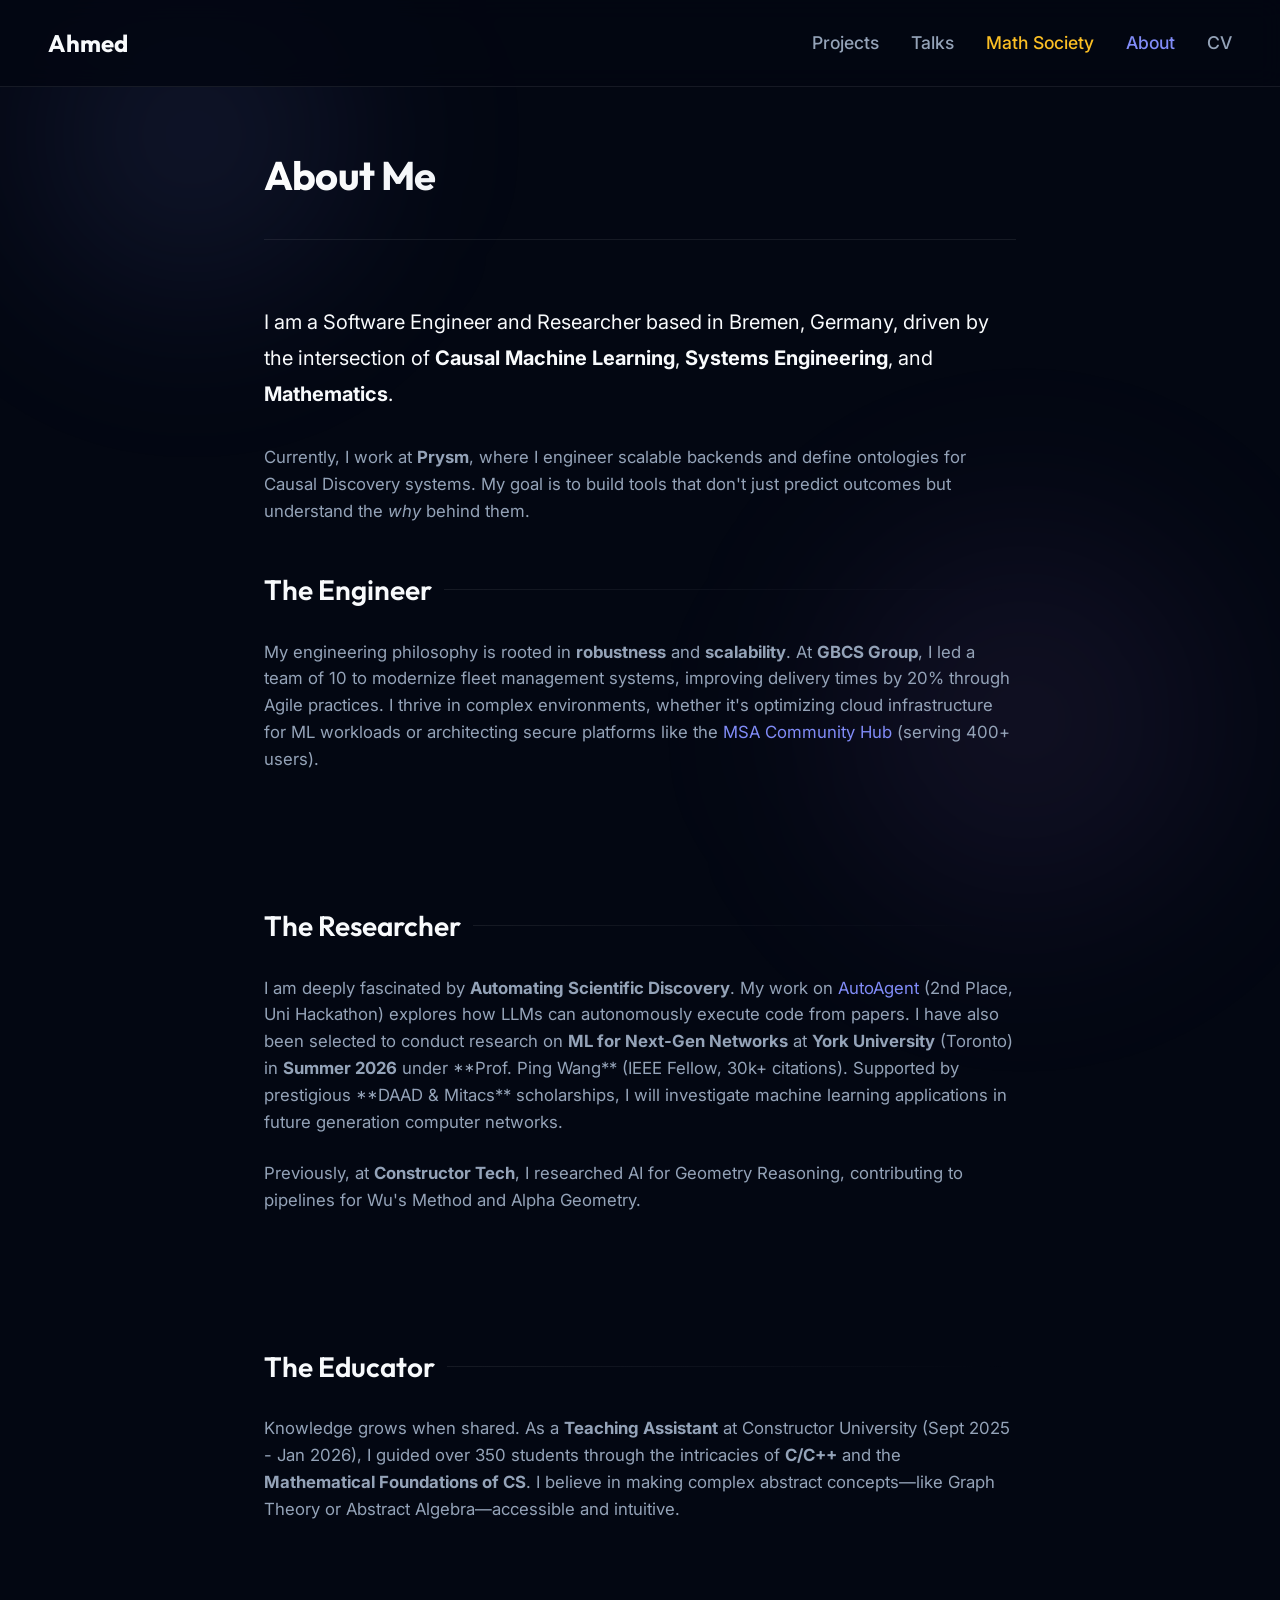
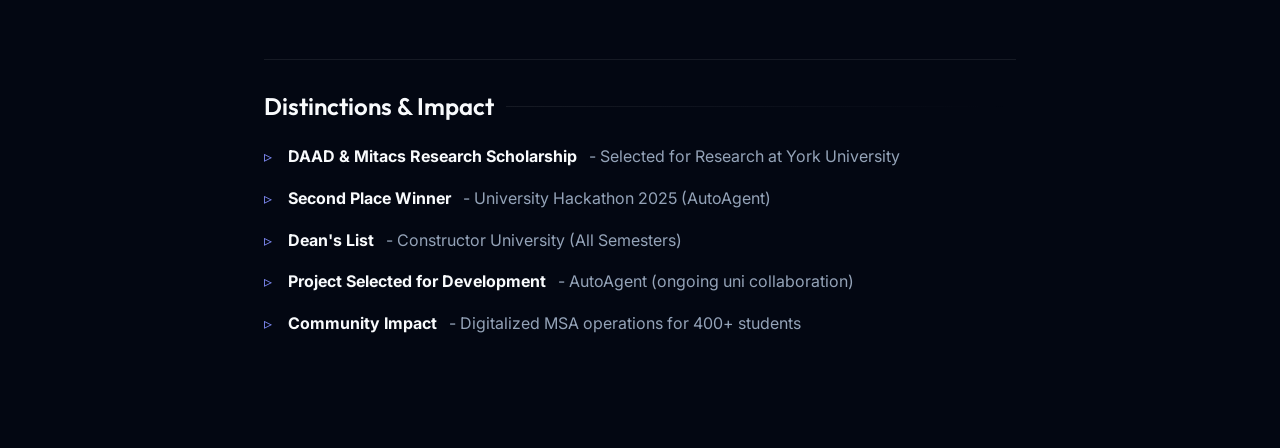
==== about.html @ 6223d794 "smth crazy" ====
<!DOCTYPE html>
<html lang="en">

<head>
    <meta charset="UTF-8" />
    <meta name="viewport" content="width=device-width, initial-scale=1.0" />
    <title>About | Ahmed</title>
    <link rel="stylesheet" href="assets/style.css" />
</head>

<body>
    <nav class="glass-nav">
        <a href="index.html" class="nav-logo">Ahmed</a>
        <div class="nav-links">
            <a href="projects.html">Projects</a>
            <a href="talks.html">Talks</a>
            <a href="mathsoc.html" class="nav-link-gold">Math Society</a>
            <a href="about.html" class="active">About</a>
            <a href="cv.html">CV</a>
        </div>
    </nav>

    <main>
        <header class="page-header">
            <h1>About Me</h1>
        </header>

        <div class="about-content">

            <section class="hero-text-section" style="margin-bottom: 3rem;">
                <p style="font-size: 1.25rem; color: var(--text-primary); margin-bottom: 2rem; line-height: 1.8;">
                    I am a Software Engineer and Researcher based in Bremen, Germany, driven by the intersection of
                    <strong>Causal Machine Learning</strong>, <strong>Systems Engineering</strong>, and
                    <strong>Mathematics</strong>.
                </p>
                <p>
                    Currently, I work at <strong>Prysm</strong>, where I engineer scalable backends and define
                    ontologies for Causal Discovery systems.
                    My goal is to build tools that don't just predict outcomes but understand the <em>why</em> behind
                    them.
                </p>
            </section>

            <div style="display: grid; grid-template-columns: 1fr; gap: 4rem;">

                <section>
                    <h2>The Engineer</h2>
                    <p>
                        My engineering philosophy is rooted in <strong>robustness</strong> and
                        <strong>scalability</strong>.
                        At <strong>GBCS Group</strong>, I led a team of 10 to modernize fleet management systems,
                        improving delivery times by 20% through Agile practices.
                        I thrive in complex environments, whether it's optimizing cloud infrastructure for ML workloads
                        or architecting secure platforms like the
                        <a href="projects/msa-platform.html" style="color: var(--accent-primary);">MSA Community Hub</a>
                        (serving 400+ users).
                    </p>
                </section>

                <section>
                    <h2>The Researcher</h2>
                    <p>
                        I am deeply fascinated by <strong>Automating Scientific Discovery</strong>.
                        My work on <a href="projects/auto-agent.html"
                            style="color: var(--accent-primary);">AutoAgent</a> (2nd Place, Uni Hackathon) explores how
                        LLMs can autonomously execute code from papers.
                        I have also been selected to conduct research on <strong>ML for Next-Gen Networks</strong> at
                        <strong>York University</strong> (Toronto) in <strong>Summer 2026</strong> under **Prof. Ping
                        Wang** (IEEE Fellow, 30k+ citations).
                        Supported by prestigious **DAAD & Mitacs** scholarships, I will investigate machine learning
                        applications in future generation computer networks.
                    </p>
                    <p style="margin-top: 1rem;">
                        Previously, at <strong>Constructor Tech</strong>, I researched AI for Geometry Reasoning,
                        contributing to pipelines for Wu's Method and Alpha Geometry.
                    </p>
                </section>

                <section>
                    <h2>The Educator</h2>
                    <p>
                        Knowledge grows when shared. As a <strong>Teaching Assistant</strong> at Constructor University
                        (Sept 2025 - Jan 2026),
                        I guided over 350 students through the intricacies of <strong>C/C++</strong> and the
                        <strong>Mathematical Foundations of CS</strong>.
                        I believe in making complex abstract concepts—like Graph Theory or Abstract Algebra—accessible
                        and intuitive.
                    </p>
                </section>

            </div>

            <section style="margin-top: 4rem; padding-top: 2rem; border-top: 1px solid var(--glass-border);">
                <h2 style="font-size: 1.5rem; margin-bottom: 1.5rem;">Distinctions & Impact</h2>
                <ul class="honors-list">
                    <li><strong>DAAD & Mitacs Research Scholarship</strong> - Selected for Research at York University
                    </li>
                    <li><strong>Second Place Winner</strong> - University Hackathon 2025 (AutoAgent)</li>
                    <li><strong>Dean's List</strong> - Constructor University (All Semesters)</li>
                    <li><strong>Project Selected for Development</strong> - AutoAgent (ongoing uni collaboration)</li>
                    <li><strong>Community Impact</strong> - Digitalized MSA operations for 400+ students</li>
                </ul>
            </section>
        </div>
    </main>
</body>

</html>
---- assets/style.css ----
@import url('https://fonts.googleapis.com/css2?family=Inter:wght@300;400;500;600;700&display=swap');
@import url('https://fonts.googleapis.com/css2?family=Outfit:wght@300;400;500;600;700&display=swap');

:root {
  /* Premium Dark Palette */
  --bg-color: #030712;
  --surface-color: rgba(17, 24, 39, 0.7);
  --text-primary: #f8fafc;
  --text-secondary: #94a3b8;
  --accent-primary: #818cf8;
  /* Indigo 400 */
  --accent-secondary: #c084fc;
  /* Purple 400 */
  --accent-tertiary: #38bdf8;
  /* Sky 400 */
  --glass-border: rgba(255, 255, 255, 0.08);
  --glass-bg: rgba(255, 255, 255, 0.03);

  /* Spacing */
  --container-width: 800px;
  --header-height: 4rem;

  /* Animation */
  --transition-fast: 0.2s ease;
  --transition-medium: 0.3s cubic-bezier(0.4, 0, 0.2, 1);
}

html {
  scroll-behavior: smooth;
}

* {
  box-sizing: border-box;
  margin: 0;
  padding: 0;
}

body {
  font-family: 'Inter', system-ui, sans-serif;
  background-color: var(--bg-color);
  color: var(--text-primary);
  line-height: 1.6;
  overflow-x: hidden;
  position: relative;
}

/* Background Gradients */
body::before {
  content: '';
  position: fixed;
  top: -10%;
  left: -10%;
  width: 50%;
  height: 50%;
  background: radial-gradient(circle, rgba(129, 140, 248, 0.15) 0%, transparent 60%);
  filter: blur(80px);
  /* Soft glow */
  z-index: -1;
  pointer-events: none;
}

body::after {
  content: '';
  position: fixed;
  bottom: -10%;
  right: -10%;
  width: 60%;
  height: 60%;
  background: radial-gradient(circle, rgba(192, 132, 252, 0.1) 0%, transparent 60%);
  filter: blur(80px);
  z-index: -1;
  pointer-events: none;
}

main {
  width: 100%;
  max-width: var(--container-width);
  margin: 0 auto;
  padding: 4rem 1.5rem;
}

/* Typography */
h1,
h2,
h3,
h4 {
  font-family: 'Outfit', sans-serif;
  color: var(--text-primary);
  line-height: 1.2;
}

h1 {
  font-size: 3.5rem;
  font-weight: 700;
  letter-spacing: -0.02em;
  background: linear-gradient(135deg, #fff 0%, #cbd5e1 100%);
  background-clip: text;
  -webkit-background-clip: text;
  -webkit-text-fill-color: transparent;
  margin-bottom: 0.5rem;
}

h2 {
  font-size: 1.75rem;
  font-weight: 600;
  margin-bottom: 2rem;
  display: flex;
  align-items: center;
  gap: 0.75rem;
}

h2::after {
  content: '';
  flex: 1;
  height: 1px;
  background: linear-gradient(90deg, var(--glass-border), transparent);
}

p {
  color: var(--text-secondary);
  font-size: 1.05rem;
  margin-bottom: 1.5rem;
}

a {
  color: var(--text-primary);
  text-decoration: none;
  transition: var(--transition-fast);
}

/* Hero Section */
.hero {
  display: grid;
  grid-template-columns: 1fr auto;
  gap: 3rem;
  align-items: start;
  margin-bottom: 5rem;
  animation: fadeIn 0.8s ease-out;
}

.hero-content {
  display: flex;
  flex-direction: column;
}

.identity {
  font-size: 1.25rem;
  color: var(--accent-primary);
  font-weight: 500;
  margin-bottom: 0.25rem;
}

.roles {
  display: flex;
  flex-wrap: wrap;
  gap: 0.75rem;
  margin-bottom: 1.5rem;
  font-size: 0.9rem;
  color: var(--text-secondary);
}

.role-tag {
  display: inline-flex;
  align-items: center;
  padding: 0.25rem 0.75rem;
  background: var(--glass-bg);
  border: 1px solid var(--glass-border);
  border-radius: 999px;
  backdrop-filter: blur(4px);
}

.bio {
  margin-bottom: 2rem;
  max-width: 500px;
}

.hero-photo {
  width: 180px;
  height: 180px;
  border-radius: 24px;
  /* Soft square */
  background: linear-gradient(135deg, var(--surface-color), var(--glass-bg));
  border: 1px solid var(--glass-border);
  overflow: hidden;
  position: relative;
  box-shadow: 0 20px 40px -10px rgba(0, 0, 0, 0.3);
}

.hero-photo img {
  width: 100%;
  height: 100%;
  object-fit: cover;
}

.cta-group {
  display: flex;
  gap: 1rem;
  flex-wrap: wrap;
}

.btn {
  display: inline-flex;
  align-items: center;
  justify-content: center;
  padding: 0.6rem 1.4rem;
  border-radius: 12px;
  font-weight: 500;
  font-size: 0.95rem;
  transition: var(--transition-medium);
  cursor: pointer;
}

.btn-primary {
  background: var(--text-primary);
  color: var(--bg-color);
  box-shadow: 0 0 20px rgba(255, 255, 255, 0.1);
}

.btn-primary:hover {
  transform: translateY(-2px);
  box-shadow: 0 0 30px rgba(255, 255, 255, 0.2);
}

.btn-secondary {
  background: var(--glass-bg);
  border: 1px solid var(--glass-border);
  color: var(--text-primary);
}

.btn-secondary:hover {
  background: rgba(255, 255, 255, 0.08);
  /* slight brighten */
  border-color: rgba(255, 255, 255, 0.2);
  transform: translateY(-2px);
}

/* Featured Projects */
.projects-grid {
  display: grid;
  grid-template-columns: repeat(3, 1fr);
  gap: 1.5rem;
  margin-bottom: 5rem;
}

.project-card {
  background: linear-gradient(180deg, var(--glass-bg) 0%, rgba(0, 0, 0, 0) 100%);
  border: 1px solid var(--glass-border);
  border-radius: 16px;
  padding: 1.5rem;
  transition: var(--transition-medium);
  display: flex;
  flex-direction: column;
  height: 100%;
  backdrop-filter: blur(10px);
}

.project-card:hover {
  border-color: var(--accent-primary);
  transform: translateY(-5px);
  box-shadow: 0 10px 30px -10px rgba(129, 140, 248, 0.15);
}

.project-title {
  font-size: 1.1rem;
  font-weight: 600;
  margin-bottom: 0.5rem;
  color: var(--text-primary);
}

.project-desc {
  font-size: 0.9rem;
  color: var(--text-secondary);
  flex-grow: 1;
  margin-bottom: 1rem;
}

.project-meta {
  font-size: 0.75rem;
  text-transform: uppercase;
  letter-spacing: 0.05em;
  color: var(--accent-secondary);
  font-weight: 600;
  margin-bottom: 1rem;
}

.card-link {
  font-size: 0.9rem;
  font-weight: 500;
  color: var(--accent-primary);
  display: inline-flex;
  align-items: center;
  gap: 0.25rem;
}

.card-link:hover {
  text-decoration: underline;
  text-underline-offset: 4px;
}

/* Talks & Teaching */
.talks-list {
  display: flex;
  flex-direction: column;
  gap: 1rem;
  margin-bottom: 5rem;
}

.talk-item {
  display: flex;
  justify-content: space-between;
  align-items: center;
  padding: 1rem 1.5rem;
  background: rgba(255, 255, 255, 0.015);
  border: 1px solid var(--glass-border);
  border-radius: 12px;
  transition: var(--transition-fast);
}

.talk-item:hover {
  background: rgba(255, 255, 255, 0.03);
  border-color: var(--text-secondary);
}

.talk-content div:first-child {
  font-weight: 600;
  color: var(--text-primary);
}

.talk-content div:last-child {
  font-size: 0.85rem;
  color: var(--text-secondary);
  margin-top: 0.25rem;
}

.talk-link {
  color: var(--accent-tertiary);
  font-size: 0.9rem;
}

/* Quick Credibility */
.credibility {
  display: grid;
  grid-template-columns: repeat(3, 1fr);
  gap: 2rem;
  padding: 3rem 2rem;
  border-top: 1px solid var(--glass-border);
  border-bottom: 1px solid var(--glass-border);
  margin-bottom: 5rem;
  background: rgba(0, 0, 0, 0.2);
}

.cred-item {
  font-size: 0.95rem;
  color: var(--text-secondary);
  display: flex;
  flex-direction: column;
  align-items: center;
  text-align: center;
  gap: 0.25rem;
}

.cred-item strong {
  color: var(--text-primary);
  font-weight: 600;
  display: block;
  font-size: 1.1rem;
  color: var(--accent-primary);
  margin-bottom: 0.25rem;
}

/* Footer */
footer {
  display: flex;
  justify-content: center;
  gap: 2rem;
  padding: 2rem 0;
  color: var(--text-secondary);
  font-size: 0.9rem;
}

footer a {
  color: var(--text-secondary);
  transition: color 0.2s;
}

footer a:hover {
  color: var(--text-primary);
}

/* Responsive */
@media (max-width: 768px) {
  .hero {
    grid-template-columns: 1fr;
    text-align: center;
    justify-items: center;
  }

  .hero-content {
    align-items: center;
  }

  .projects-grid {
    grid-template-columns: 1fr;
  }
}

@keyframes fadeIn {
  from {
    opacity: 0;
    transform: translateY(10px);
  }

  to {
    opacity: 1;
    transform: translateY(0);
  }
}

/* Subpage Navigation */
.glass-nav {
  position: sticky;
  top: 0;
  z-index: 100;
  display: flex;
  align-items: center;
  justify-content: space-between;
  padding: 1.5rem 3rem;
  /* Increased padding */
  background: rgba(3, 7, 18, 0.85);
  /* Slightly more opaque for better contrast */
  backdrop-filter: blur(12px);
  border-bottom: 1px solid var(--glass-border);
  transition: padding 0.3s ease;
}

.nav-logo {
  font-family: 'Outfit', sans-serif;
  font-weight: 700;
  font-size: 1.5rem;
  /* Larger logo */
  color: var(--text-primary);
}

.nav-links {
  display: flex;
  gap: 2rem;
  /* More space between links */
}

.nav-links a {
  font-size: 1.1rem;
  /* Larger links */
  color: var(--text-secondary);
  font-weight: 500;
}

.nav-links a:hover,
.nav-links a.active {
  color: var(--accent-primary);
}

/* Page Headers */
.page-header {
  margin-bottom: 4rem;
  text-align: left;
  border-bottom: 1px solid var(--glass-border);
  padding-bottom: 2rem;
}

.page-header h1 {
  font-size: 2.5rem;
  margin-bottom: 0.5rem;
}

/* Project Details (on /projects) */
.projects-list {
  display: flex;
  flex-direction: column;
  gap: 4rem;
  margin-bottom: 5rem;
}

.project-detail {
  padding: 2rem;
  border-radius: 20px;
  background: var(--glass-bg);
  border: 1px solid var(--glass-border);
  backdrop-filter: blur(10px);
}

.project-header {
  display: flex;
  flex-wrap: wrap;
  align-items: center;
  gap: 1rem;
  margin-bottom: 1rem;
}

.project-header h3 {
  font-size: 1.5rem;
  color: var(--text-primary);
  margin: 0;
}

.project-badge {
  font-size: 0.75rem;
  padding: 0.2rem 0.6rem;
  border-radius: 4px;
  background: rgba(129, 140, 248, 0.1);
  color: var(--accent-primary);
  border: 1px solid rgba(129, 140, 248, 0.2);
  text-transform: uppercase;
  letter-spacing: 0.05em;
  font-weight: 600;
}

.project-summary {
  font-size: 1.1rem;
  color: var(--text-primary);
  margin-bottom: 1.5rem;
  line-height: 1.7;
}

.project-specs {
  display: grid;
  gap: 0.75rem;
  font-size: 0.95rem;
  color: var(--text-secondary);
  margin-bottom: 2rem;
  padding: 1.5rem;
  background: rgba(0, 0, 0, 0.2);
  border-radius: 12px;
}

.project-specs strong {
  color: var(--text-primary);
}

.project-links {
  display: flex;
  gap: 1rem;
}

.btn-sm {
  font-size: 0.85rem;
  padding: 0.5rem 1rem;
  border-radius: 8px;
  background: var(--surface-color);
  border: 1px solid var(--glass-border);
  color: var(--text-primary);
  font-weight: 500;
}

.btn-sm:hover {
  background: var(--glass-border);
  border-color: var(--text-secondary);
}

/* Additional Projects Grid */
.compact-grid {
  display: grid;
  grid-template-columns: repeat(auto-fill, minmax(240px, 1fr));
  gap: 1.5rem;
  margin-top: 2rem;
}

.compact-card {
  padding: 1.5rem;
  background: rgba(255, 255, 255, 0.02);
  border: 1px solid var(--glass-border);
  border-radius: 12px;
  transition: var(--transition-fast);
}

.compact-card:hover {
  background: rgba(255, 255, 255, 0.04);
  transform: translateY(-2px);
}

.compact-card h4 {
  color: var(--text-primary);
  margin-bottom: 0.5rem;
  font-size: 1.1rem;
}

.compact-card p {
  font-size: 0.9rem;
  margin-bottom: 0;
}

/* Detailed Talks */
.talks-container {
  display: flex;
  flex-direction: column;
  gap: 2rem;
}

.talk-card-full {
  padding: 2rem;
  border-bottom: 1px solid var(--glass-border);
}

.talk-card-full:last-child {
  border-bottom: none;
}

.talk-meta {
  display: flex;
  gap: 1rem;
  font-size: 0.85rem;
  text-transform: uppercase;
  letter-spacing: 0.05em;
  color: var(--accent-secondary);
  margin-bottom: 0.5rem;
  font-weight: 600;
}

.talk-topic {
  display: inline-block;
  font-size: 0.9rem;
  color: var(--accent-tertiary);
  margin-bottom: 1rem;
}

.talk-desc {
  max-width: 650px;
}

.talk-links {
  margin-top: 1.5rem;
  display: flex;
  gap: 0.75rem;
}

/* About / Honors */
.about-content section {
  margin-bottom: 3rem;
}

.honors-list {
  list-style: none;
  display: flex;
  flex-direction: column;
  gap: 1rem;
}

.honors-list li {
  padding-left: 1.5rem;
  position: relative;
  color: var(--text-secondary);
}

.honors-list li::before {
  content: '▹';
  position: absolute;
  left: 0;
  color: var(--accent-primary);
}

.honors-list strong {
  color: var(--text-primary);
  margin-right: 0.5rem;
}

/* Project Detail Layout (Subfiles) */
.project-content-layout {
  display: grid;
  grid-template-columns: 2fr 1fr;
  gap: 4rem;
  margin-top: 2rem;
}

.project-meta-top {
  font-size: 0.9rem;
  text-transform: uppercase;
  color: var(--accent-primary);
  letter-spacing: 0.05em;
  font-weight: 600;
  margin-bottom: 0.5rem;
}

.project-subtitle {
  font-size: 1.5rem;
  color: var(--text-secondary);
  font-weight: 300;
  margin-top: 0.5rem;
}

.project-main-text section {
  margin-bottom: 3rem;
}

.project-main-text h2 {
  font-size: 1.5rem;
  color: var(--text-primary);
  margin-bottom: 1rem;
}

.tech-list {
  list-style: none;
}

.tech-list li {
  margin-bottom: 0.75rem;
  padding-left: 1rem;
  border-left: 2px solid var(--accent-primary);
}

.tech-list strong {
  color: var(--text-primary);
}

/* Sidebar */
.project-sidebar {
  display: flex;
  flex-direction: column;
  gap: 2rem;
}

.sidebar-block {
  background: var(--glass-bg);
  border: 1px solid var(--glass-border);
  padding: 1.5rem;
  border-radius: 12px;
}

.sidebar-block h3 {
  font-size: 0.85rem;
  text-transform: uppercase;
  color: var(--text-secondary);
  margin-bottom: 0.5rem;
  letter-spacing: 0.05em;
}

.sidebar-block p {
  color: var(--text-primary);
  font-weight: 500;
  margin: 0;
  font-size: 1rem;
}

.stack-tags {
  display: flex;
  flex-wrap: wrap;
  gap: 0.5rem;
}

.stack-tags span {
  font-size: 0.8rem;
  padding: 0.25rem 0.6rem;
  background: rgba(255, 255, 255, 0.05);
  border-radius: 4px;
  color: var(--text-secondary);
}

.full-width {
  width: 100%;
  text-align: center;
}

@media (max-width: 768px) {
  .project-content-layout {
    grid-template-columns: 1fr;
  }
}

/* Project Themes */
.project-theme-green {
  --accent-primary: #10b981;
  /* Emerald 500 */
}

.project-theme-yellow {
  --accent-primary: #f59e0b;
  /* Amber 500 */
}

.project-theme-red {
  --accent-primary: #ef4444;
  /* Red 500 */
}

/* Experience Section */
.experience-list {
  display: flex;
  flex-direction: column;
  gap: 2rem;
  margin-bottom: 5rem;
}

.experience-card {
  padding: 2rem;
  border-radius: 16px;
  background: var(--glass-bg);
  border: 1px solid var(--glass-border);
  backdrop-filter: blur(8px);
  transition: var(--transition-medium);
  position: relative;
  overflow: hidden;
}

.experience-card:hover {
  background: rgba(255, 255, 255, 0.05);
  border-color: var(--glass-border);
  transform: translateY(-2px);
}

.experience-card::before {
  content: '';
  position: absolute;
  top: 0;
  left: 0;
  width: 4px;
  height: 100%;
  background: var(--accent-primary);
  opacity: 0.5;
}

.exp-header {
  display: flex;
  justify-content: space-between;
  align-items: baseline;
  margin-bottom: 0.5rem;
  flex-wrap: wrap;
  gap: 1rem;
}

.exp-header h3 {
  font-size: 1.25rem;
  color: var(--text-primary);
  margin: 0;
}

.exp-company {
  color: var(--accent-secondary);
  font-weight: 600;
  font-size: 1rem;
}

.exp-date {
  color: var(--text-secondary);
  font-size: 0.9rem;
  margin-left: auto;
}

.exp-meta {
  font-size: 0.9rem;
  color: var(--text-secondary);
  font-family: 'Inter', monospace;
  margin-bottom: 1rem;
  opacity: 0.8;
}

.exp-details {
  list-style-type: none;
  padding: 0;
  display: flex;
  flex-direction: column;
  gap: 0.5rem;
}

.exp-details li {
  padding-left: 1.2rem;
  position: relative;
  color: var(--text-secondary);
  font-size: 0.95rem;
  line-height: 1.6;
}

.exp-details li::before {
  content: "•";
  color: var(--accent-primary);
  position: absolute;
  left: 0;
  font-weight: bold;
}

/* Golden Experience Card */
.experience-card-gold {
  border-color: rgba(245, 158, 11, 0.5);
  /* Amber with opacity */
  background: linear-gradient(135deg, rgba(245, 158, 11, 0.08) 0%, rgba(3, 7, 18, 0.4) 100%);
  box-shadow: 0 0 20px rgba(245, 158, 11, 0.15);
  position: relative;
  overflow: hidden;
}

.experience-card-gold::before {
  background: #f59e0b;
  /* Amber 500 */
  box-shadow: 0 0 15px #f59e0b;
}

.experience-card-gold .exp-company,
.experience-card-gold .exp-date {
  color: #fbbf24;
  /* Amber 400 */
}

/* Shine Effect */
.experience-card-gold::after {
  content: "";
  position: absolute;
  top: 0;
  left: -100%;
  width: 50%;
  height: 100%;
  background: linear-gradient(to right,
      transparent 0%,
      rgba(255, 255, 255, 0.1) 50%,
      transparent 100%);
  transform: skewX(-25deg);
  animation: shine 3s infinite;
  pointer-events: none;
}

@keyframes shine {
  0% {
    left: -100%;
  }

  20% {
    left: 200%;
  }

  100% {
    left: 200%;
  }
}

/* Sub-navbar (Tabs) for Talks Page */
.sub-nav {
  display: flex;
  gap: 1rem;
  margin-bottom: 2rem;
  border-bottom: 1px solid var(--glass-border);
  padding-bottom: 1rem;
  overflow-x: auto;
}

.sub-nav-btn {
  background: transparent;
  border: none;
  color: var(--text-secondary);
  font-family: 'Outfit', sans-serif;
  font-size: 1.1rem;
  font-weight: 500;
  padding: 0.5rem 1rem;
  cursor: pointer;
  transition: all 0.2s ease;
  border-radius: 8px;
  white-space: nowrap;
}

.sub-nav-btn:hover {
  color: var(--text-primary);
  background: rgba(255, 255, 255, 0.05);
}

.sub-nav-btn.active {
  color: var(--text-primary);
  background: var(--glass-bg);
  border: 1px solid var(--glass-border);
  box-shadow: 0 4px 12px rgba(0, 0, 0, 0.1);
}

.tab-content {
  display: none;
  animation: fadeIn 0.4s ease-out;
}

.tab-content.active {
  display: block;
}

.video-container {
  width: 100%;
  aspect-ratio: 16 / 9;
  background: black;
  border-radius: 12px;
  overflow: hidden;
  border: 1px solid var(--glass-border);
  margin-bottom: 1.5rem;
  display: flex;
  align-items: center;
  justify-content: center;
  color: var(--text-secondary);
}

.video-container iframe {
  width: 100%;
  height: 100%;
  border: none;
}

/* Math Society Nav Link */
.nav-link-gold {
  color: #fbbf24 !important;
  /* Amber 400 */
  font-weight: 600;
  transition: all 0.3s ease;
}

.nav-link-gold:hover {
  color: #f59e0b !important;
  /* Amber 500 */
  text-shadow: 0 0 10px rgba(245, 158, 11, 0.4);
}
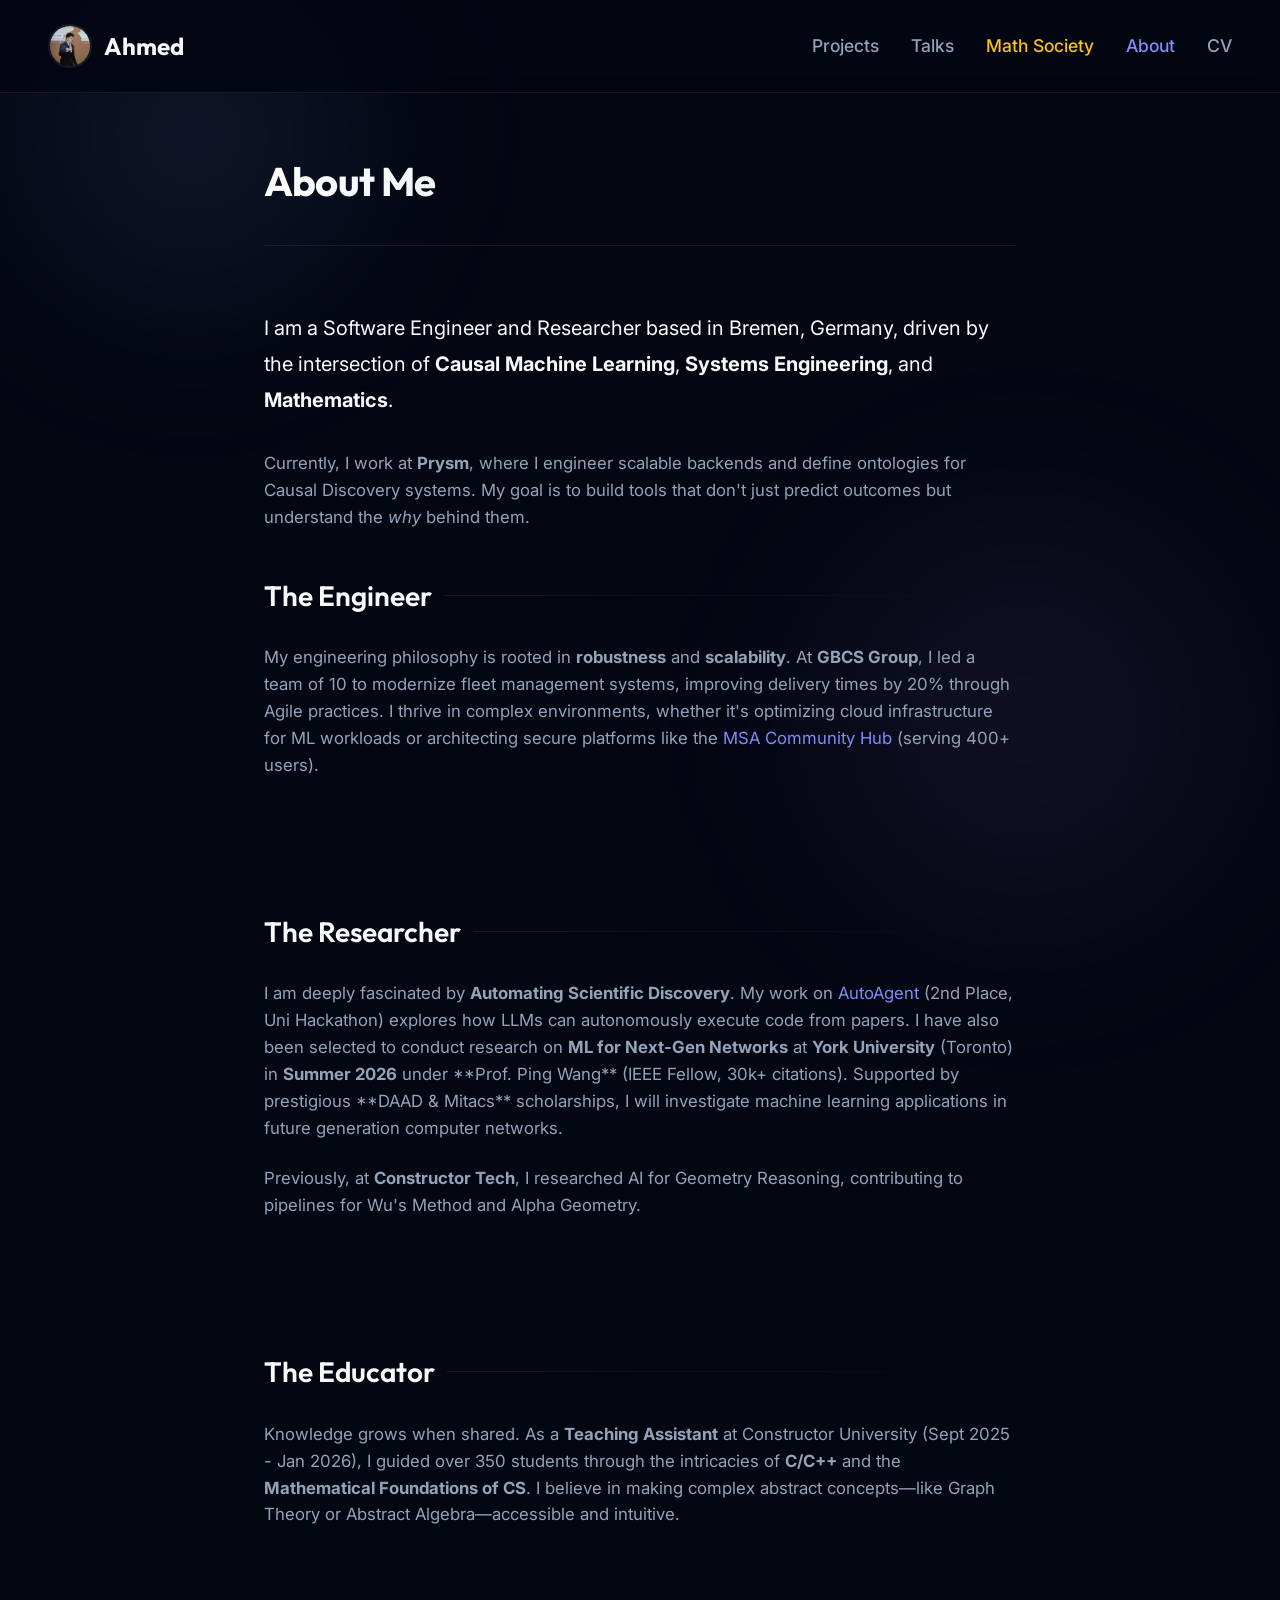
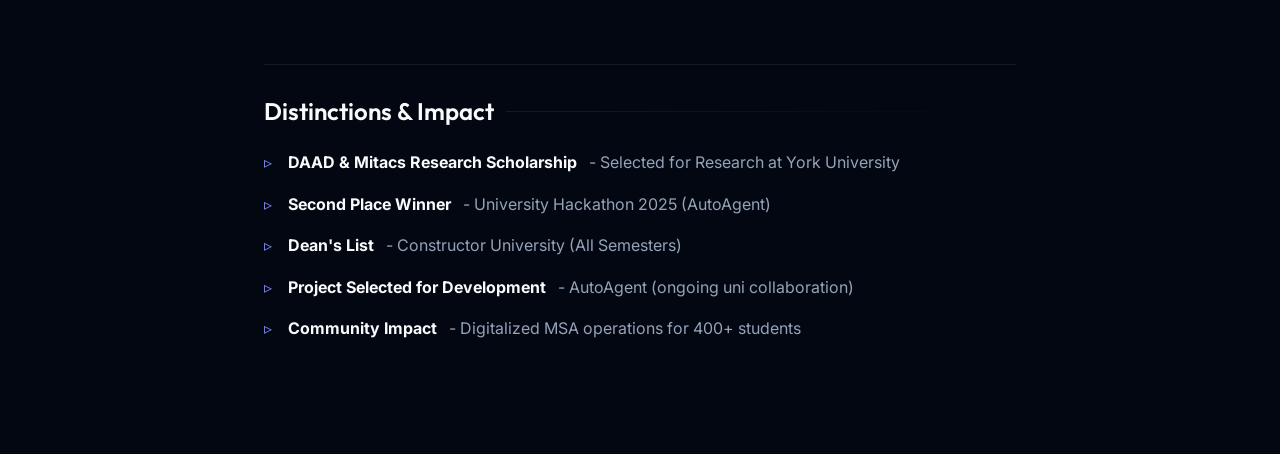
==== commit 955e3af2: "added a profile picture next to my name" ====
--- a/about.html
+++ b/about.html
@@ -10,7 +10,10 @@
 
 <body>
     <nav class="glass-nav">
-        <a href="index.html" class="nav-logo">Ahmed</a>
+        <a href="index.html" class="nav-logo">
+            <img src="assets/hero.jpg" alt="Ahmed" class="nav-logo-img">
+            Ahmed
+        </a>
         <div class="nav-links">
             <a href="projects.html">Projects</a>
             <a href="talks.html">Talks</a>
--- a/assets/style.css
+++ b/assets/style.css
@@ -439,6 +439,23 @@
   font-size: 1.5rem;
   /* Larger logo */
   color: var(--text-primary);
+  display: flex;
+  align-items: center;
+  gap: 0.75rem;
+}
+
+.nav-logo-img {
+  width: 44px;
+  height: 44px;
+  border-radius: 50%;
+  object-fit: cover;
+  border: 2px solid var(--glass-border);
+  transition: transform 0.3s ease, border-color 0.3s ease;
+}
+
+.nav-logo:hover .nav-logo-img {
+  transform: scale(1.05);
+  border-color: var(--accent-primary);
 }
 
 .nav-links {
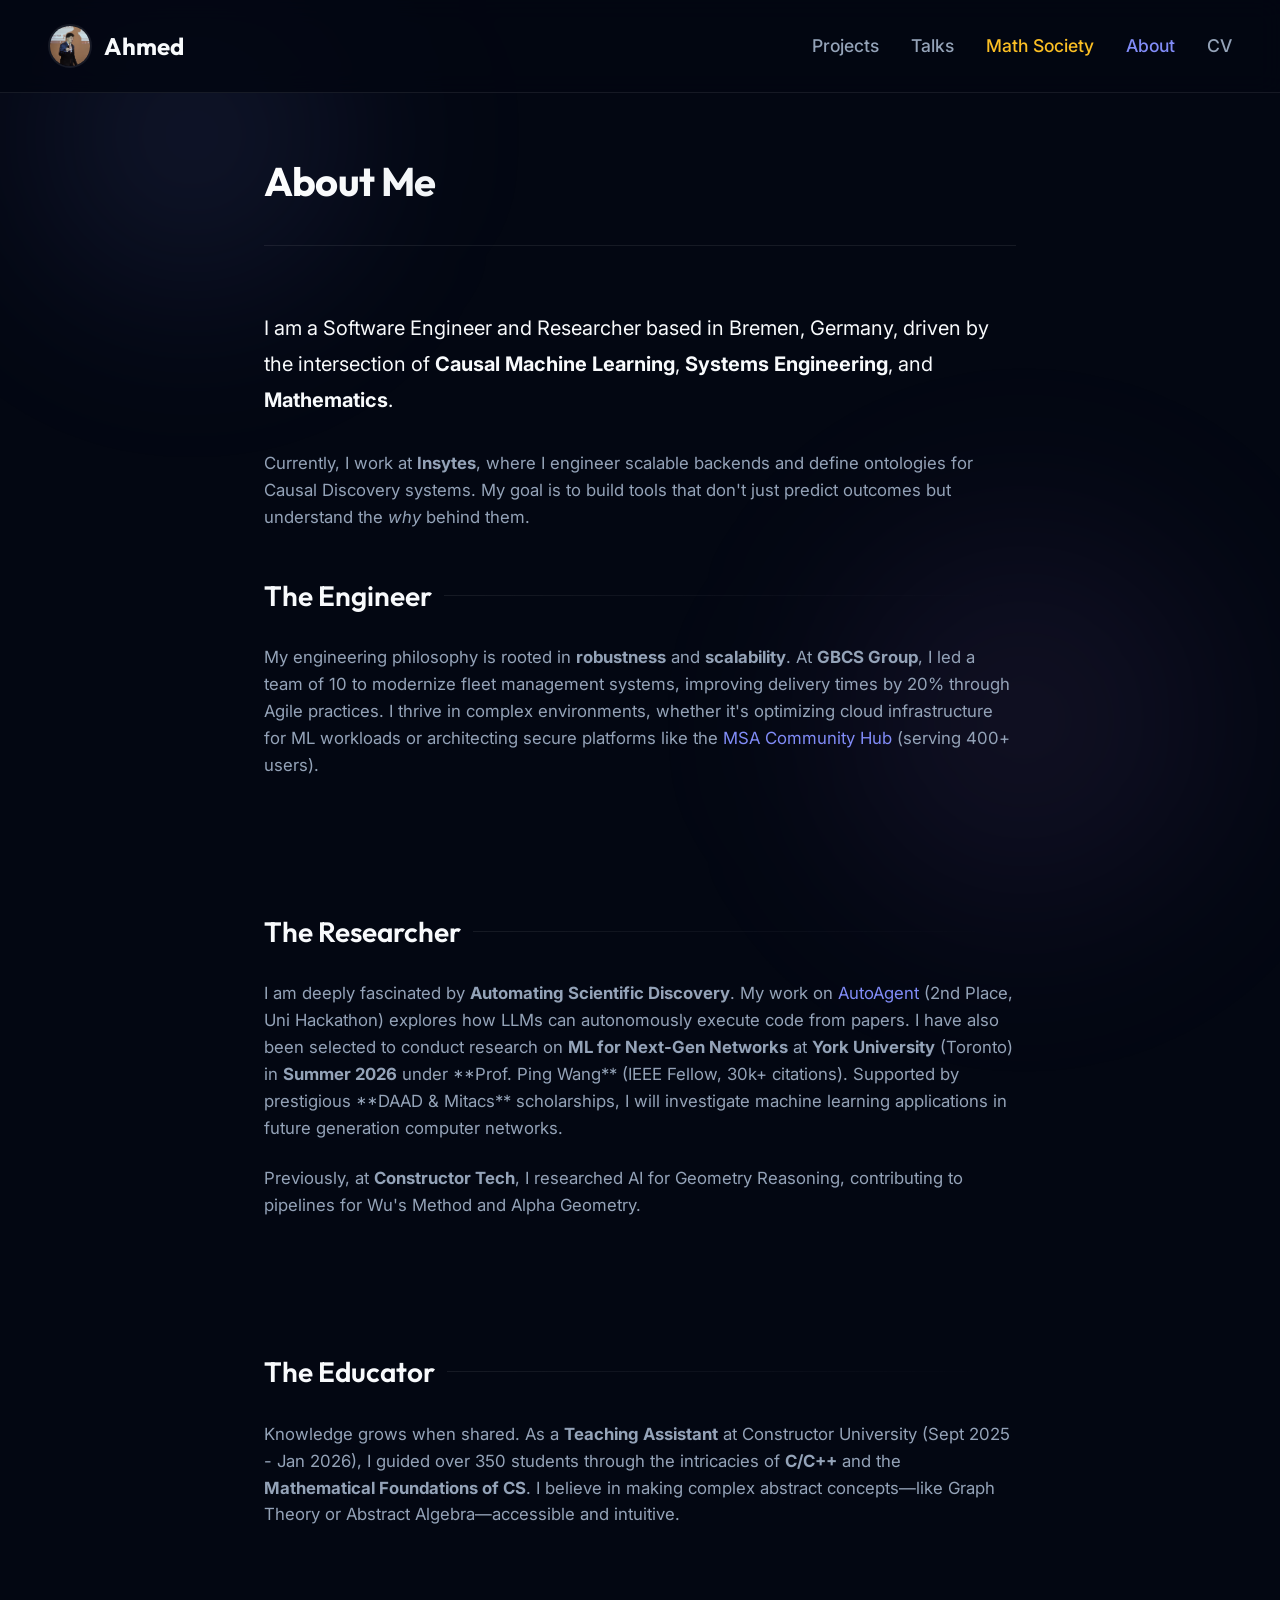
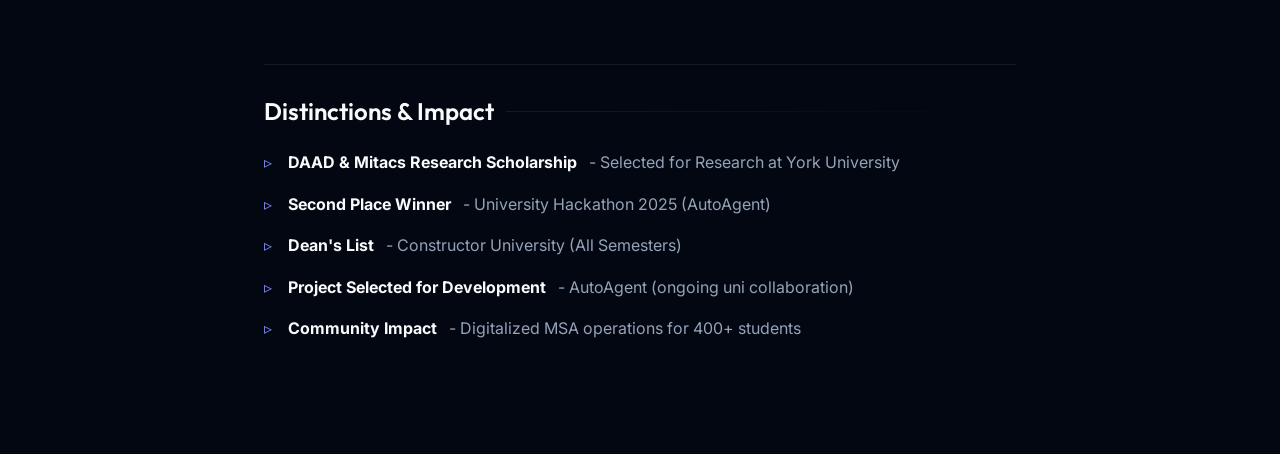
==== commit 44619638: "changing prysm to insytes" ====
--- a/about.html
+++ b/about.html
@@ -37,7 +37,7 @@
                     <strong>Mathematics</strong>.
                 </p>
                 <p>
-                    Currently, I work at <strong>Prysm</strong>, where I engineer scalable backends and define
+                    Currently, I work at <strong>Insytes</strong>, where I engineer scalable backends and define
                     ontologies for Causal Discovery systems.
                     My goal is to build tools that don't just predict outcomes but understand the <em>why</em> behind
                     them.
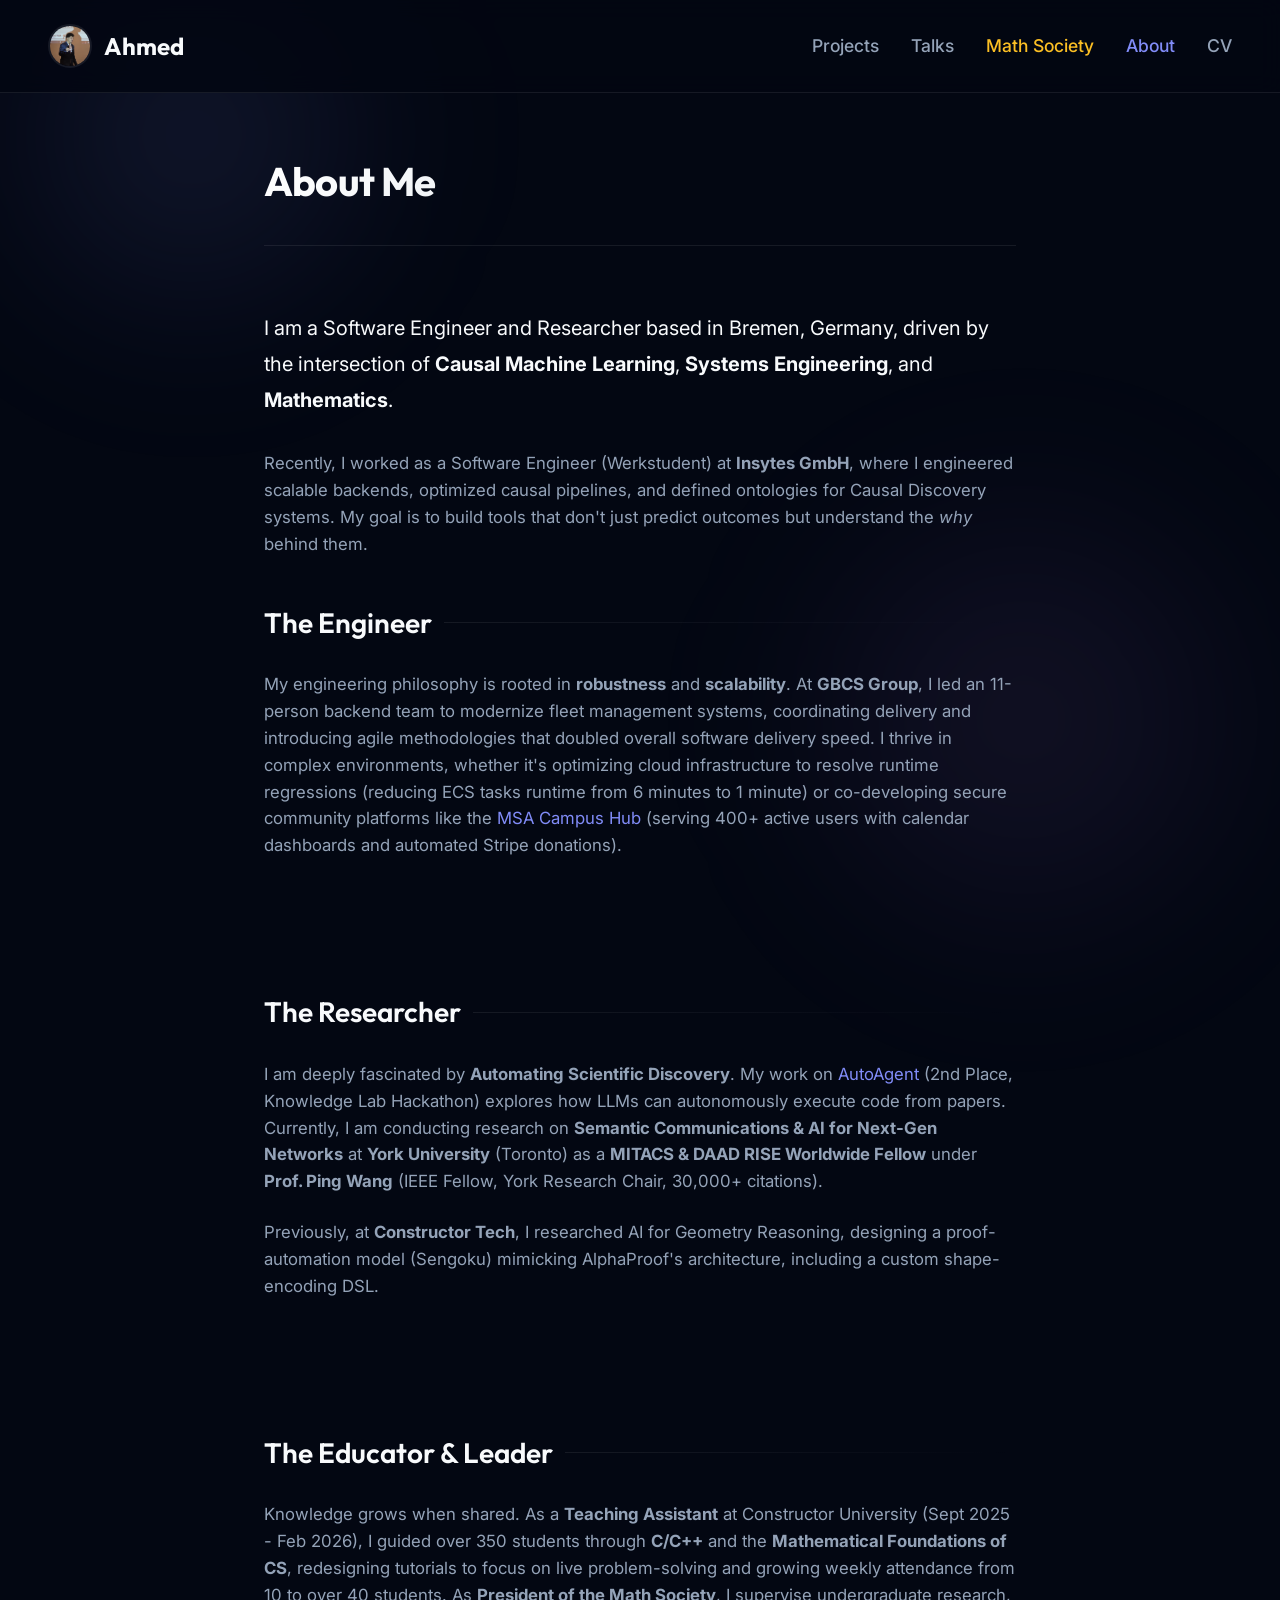
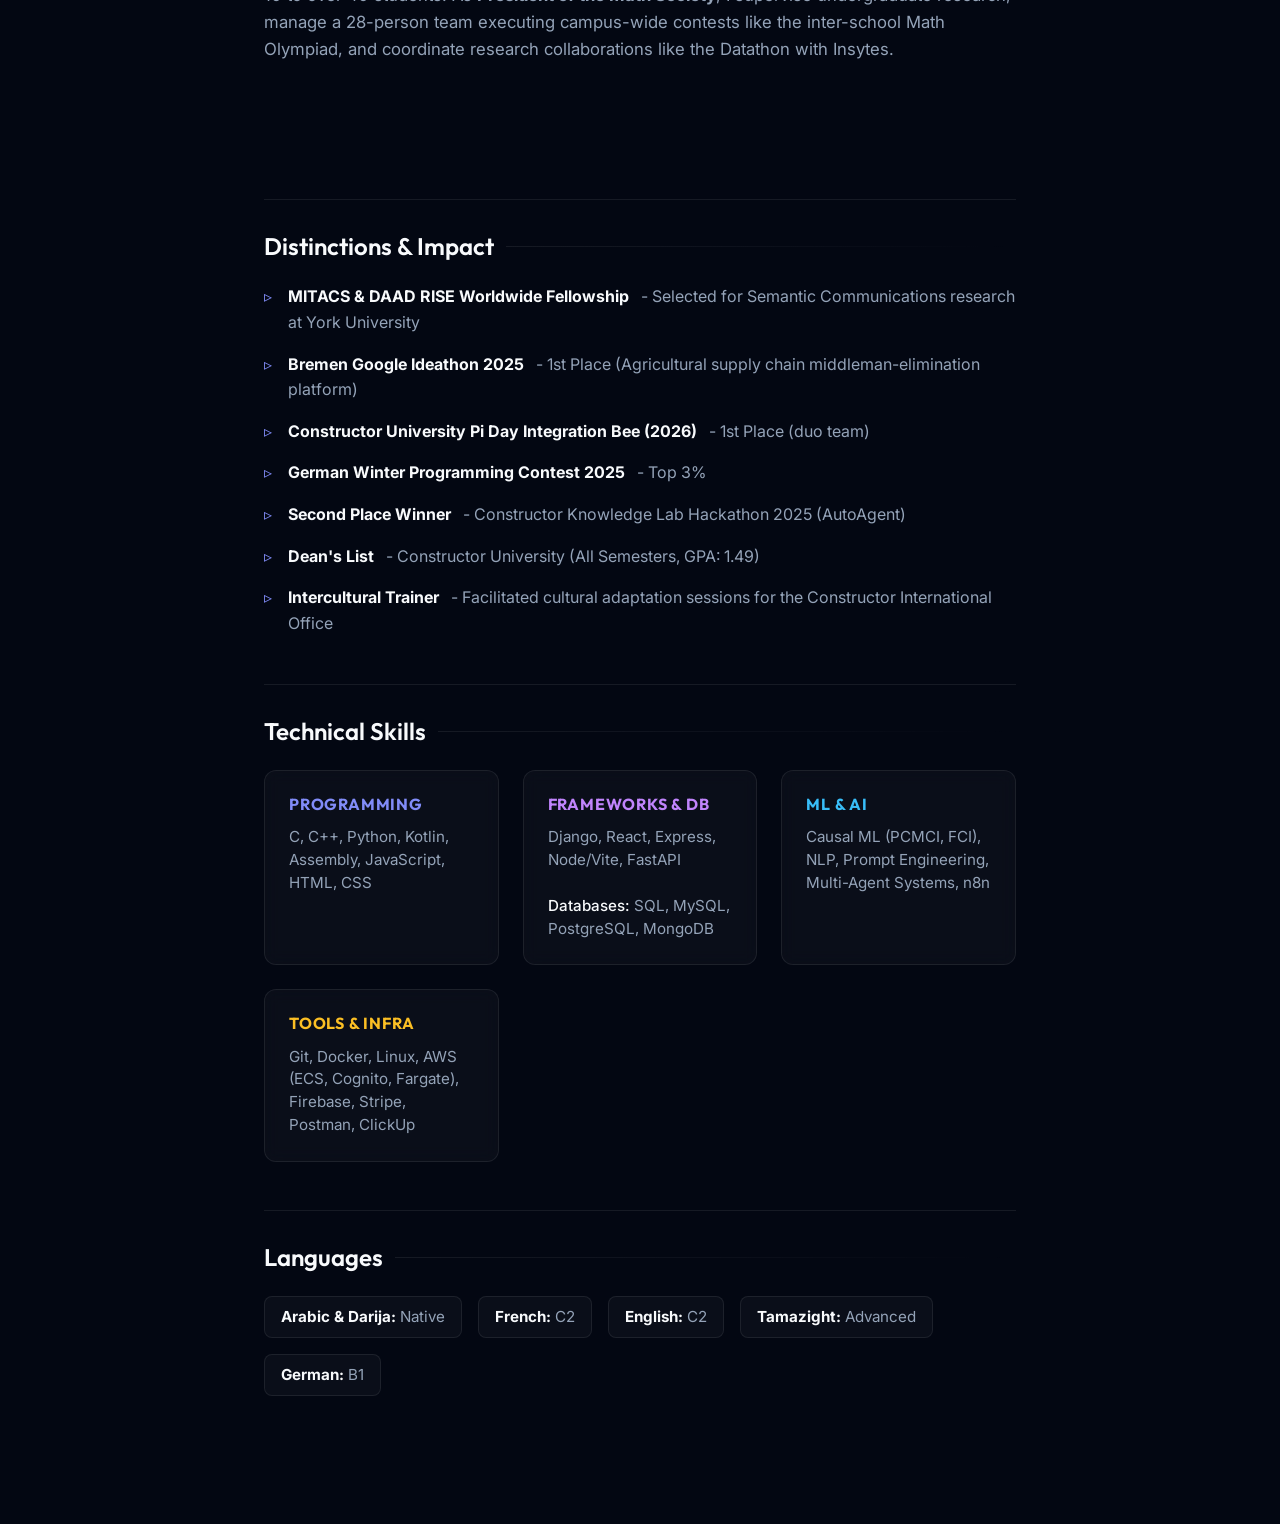
==== commit 8e8a6d52: "major summer update" ====
--- a/about.html
+++ b/about.html
@@ -5,6 +5,9 @@
     <meta charset="UTF-8" />
     <meta name="viewport" content="width=device-width, initial-scale=1.0" />
     <title>About | Ahmed</title>
+    <link rel="icon" type="image/png" sizes="32x32" href="assets/favicon-32x32.png" />
+    <link rel="icon" type="image/png" sizes="16x16" href="assets/favicon-16x16.png" />
+    <link rel="apple-touch-icon" sizes="180x180" href="assets/apple-touch-icon.png" />
     <link rel="stylesheet" href="assets/style.css" />
 </head>
 
@@ -14,6 +17,13 @@
             <img src="assets/hero.jpg" alt="Ahmed" class="nav-logo-img">
             Ahmed
         </a>
+
+        <button class="mobile-menu-toggle" aria-label="Toggle menu">
+            <span></span>
+            <span></span>
+            <span></span>
+        </button>
+
         <div class="nav-links">
             <a href="projects.html">Projects</a>
             <a href="talks.html">Talks</a>
@@ -22,6 +32,13 @@
             <a href="cv.html">CV</a>
         </div>
     </nav>
+
+    <script>
+        document.querySelector('.mobile-menu-toggle').addEventListener('click', function () {
+            this.classList.toggle('active');
+            document.querySelector('.nav-links').classList.toggle('active');
+        });
+    </script>
 
     <main>
         <header class="page-header">
@@ -37,8 +54,7 @@
                     <strong>Mathematics</strong>.
                 </p>
                 <p>
-                    Currently, I work at <strong>Insytes</strong>, where I engineer scalable backends and define
-                    ontologies for Causal Discovery systems.
+                    Recently, I worked as a Software Engineer (Werkstudent) at <strong>Insytes GmbH</strong>, where I engineered scalable backends, optimized causal pipelines, and defined ontologies for Causal Discovery systems.
                     My goal is to build tools that don't just predict outcomes but understand the <em>why</em> behind
                     them.
                 </p>
@@ -51,12 +67,10 @@
                     <p>
                         My engineering philosophy is rooted in <strong>robustness</strong> and
                         <strong>scalability</strong>.
-                        At <strong>GBCS Group</strong>, I led a team of 10 to modernize fleet management systems,
-                        improving delivery times by 20% through Agile practices.
-                        I thrive in complex environments, whether it's optimizing cloud infrastructure for ML workloads
-                        or architecting secure platforms like the
-                        <a href="projects/msa-platform.html" style="color: var(--accent-primary);">MSA Community Hub</a>
-                        (serving 400+ users).
+                        At <strong>GBCS Group</strong>, I led an 11-person backend team to modernize fleet management systems, coordinating delivery and introducing agile methodologies that doubled overall software delivery speed.
+                        I thrive in complex environments, whether it's optimizing cloud infrastructure to resolve runtime regressions (reducing ECS tasks runtime from 6 minutes to 1 minute) or co-developing secure community platforms like the
+                        <a href="projects/msa-platform.html" style="color: var(--accent-primary);">MSA Campus Hub</a>
+                        (serving 400+ active users with calendar dashboards and automated Stripe donations).
                     </p>
                 </section>
 
@@ -65,44 +79,77 @@
                     <p>
                         I am deeply fascinated by <strong>Automating Scientific Discovery</strong>.
                         My work on <a href="projects/auto-agent.html"
-                            style="color: var(--accent-primary);">AutoAgent</a> (2nd Place, Uni Hackathon) explores how
+                            style="color: var(--accent-primary);">AutoAgent</a> (2nd Place, Knowledge Lab Hackathon) explores how
                         LLMs can autonomously execute code from papers.
-                        I have also been selected to conduct research on <strong>ML for Next-Gen Networks</strong> at
-                        <strong>York University</strong> (Toronto) in <strong>Summer 2026</strong> under **Prof. Ping
-                        Wang** (IEEE Fellow, 30k+ citations).
-                        Supported by prestigious **DAAD & Mitacs** scholarships, I will investigate machine learning
-                        applications in future generation computer networks.
+                        Currently, I am conducting research on <strong>Semantic Communications & AI for Next-Gen Networks</strong> at
+                        <strong>York University</strong> (Toronto) as a <strong>MITACS & DAAD RISE Worldwide Fellow</strong> under <strong>Prof. Ping
+                        Wang</strong> (IEEE Fellow, York Research Chair, 30,000+ citations).
                     </p>
                     <p style="margin-top: 1rem;">
                         Previously, at <strong>Constructor Tech</strong>, I researched AI for Geometry Reasoning,
-                        contributing to pipelines for Wu's Method and Alpha Geometry.
+                        designing a proof-automation model (Sengoku) mimicking AlphaProof's architecture, including a custom shape-encoding DSL.
                     </p>
                 </section>
 
                 <section>
-                    <h2>The Educator</h2>
+                    <h2>The Educator & Leader</h2>
                     <p>
                         Knowledge grows when shared. As a <strong>Teaching Assistant</strong> at Constructor University
-                        (Sept 2025 - Jan 2026),
-                        I guided over 350 students through the intricacies of <strong>C/C++</strong> and the
-                        <strong>Mathematical Foundations of CS</strong>.
-                        I believe in making complex abstract concepts—like Graph Theory or Abstract Algebra—accessible
-                        and intuitive.
+                        (Sept 2025 - Feb 2026), I guided over 350 students through <strong>C/C++</strong> and the
+                        <strong>Mathematical Foundations of CS</strong>, redesigning tutorials to focus on live problem-solving and growing weekly attendance from 10 to over 40 students.
+                        As <strong>President of the Math Society</strong>, I supervise undergraduate research, manage a 28-person team executing campus-wide contests like the inter-school Math Olympiad, and coordinate research collaborations like the Datathon with Insytes.
                     </p>
                 </section>
 
             </div>
 
+            <!-- Distinctions & Impact -->
             <section style="margin-top: 4rem; padding-top: 2rem; border-top: 1px solid var(--glass-border);">
                 <h2 style="font-size: 1.5rem; margin-bottom: 1.5rem;">Distinctions & Impact</h2>
                 <ul class="honors-list">
-                    <li><strong>DAAD & Mitacs Research Scholarship</strong> - Selected for Research at York University
-                    </li>
-                    <li><strong>Second Place Winner</strong> - University Hackathon 2025 (AutoAgent)</li>
-                    <li><strong>Dean's List</strong> - Constructor University (All Semesters)</li>
-                    <li><strong>Project Selected for Development</strong> - AutoAgent (ongoing uni collaboration)</li>
-                    <li><strong>Community Impact</strong> - Digitalized MSA operations for 400+ students</li>
+                    <li><strong>MITACS & DAAD RISE Worldwide Fellowship</strong> - Selected for Semantic Communications research at York University</li>
+                    <li><strong>Bremen Google Ideathon 2025</strong> - 1st Place (Agricultural supply chain middleman-elimination platform)</li>
+                    <li><strong>Constructor University Pi Day Integration Bee (2026)</strong> - 1st Place (duo team)</li>
+                    <li><strong>German Winter Programming Contest 2025</strong> - Top 3%</li>
+                    <li><strong>Second Place Winner</strong> - Constructor Knowledge Lab Hackathon 2025 (AutoAgent)</li>
+                    <li><strong>Dean's List</strong> - Constructor University (All Semesters, GPA: 1.49)</li>
+                    <li><strong>Intercultural Trainer</strong> - Facilitated cultural adaptation sessions for the Constructor International Office</li>
                 </ul>
+            </section>
+
+            <!-- Technical Skills -->
+            <section style="margin-top: 3rem; padding-top: 2rem; border-top: 1px solid var(--glass-border);">
+                <h2 style="font-size: 1.5rem; margin-bottom: 1.5rem;">Technical Skills</h2>
+                <div class="skills-grid" style="display: grid; grid-template-columns: repeat(auto-fit, minmax(220px, 1fr)); gap: 1.5rem;">
+                    <div style="background: var(--glass-bg); border: 1px solid var(--glass-border); padding: 1.5rem; border-radius: 12px; backdrop-filter: blur(8px);">
+                        <h3 style="font-size: 1rem; color: var(--accent-primary); margin-bottom: 0.75rem; text-transform: uppercase; letter-spacing: 0.05em;">Programming</h3>
+                        <p style="font-size: 0.95rem; color: var(--text-secondary); margin: 0; line-height: 1.5;">C, C++, Python, Kotlin, Assembly, JavaScript, HTML, CSS</p>
+                    </div>
+                    <div style="background: var(--glass-bg); border: 1px solid var(--glass-border); padding: 1.5rem; border-radius: 12px; backdrop-filter: blur(8px);">
+                        <h3 style="font-size: 1rem; color: var(--accent-secondary); margin-bottom: 0.75rem; text-transform: uppercase; letter-spacing: 0.05em;">Frameworks & DB</h3>
+                        <p style="font-size: 0.95rem; color: var(--text-secondary); margin: 0; line-height: 1.5;">Django, React, Express, Node/Vite, FastAPI<br><br><strong style="color: var(--text-primary); font-weight: 500;">Databases:</strong> SQL, MySQL, PostgreSQL, MongoDB</p>
+                    </div>
+                    <div style="background: var(--glass-bg); border: 1px solid var(--glass-border); padding: 1.5rem; border-radius: 12px; backdrop-filter: blur(8px);">
+                        <h3 style="font-size: 1rem; color: var(--accent-tertiary); margin-bottom: 0.75rem; text-transform: uppercase; letter-spacing: 0.05em;">ML & AI</h3>
+                        <p style="font-size: 0.95rem; color: var(--text-secondary); margin: 0; line-height: 1.5;">Causal ML (PCMCI, FCI), NLP, Prompt Engineering, Multi-Agent Systems, n8n</p>
+                    </div>
+                    <div style="background: var(--glass-bg); border: 1px solid var(--glass-border); padding: 1.5rem; border-radius: 12px; backdrop-filter: blur(8px);">
+                        <h3 style="font-size: 1rem; color: #fbbf24; margin-bottom: 0.75rem; text-transform: uppercase; letter-spacing: 0.05em;">Tools & Infra</h3>
+                        <p style="font-size: 0.95rem; color: var(--text-secondary); margin: 0; line-height: 1.5;">Git, Docker, Linux, AWS (ECS, Cognito, Fargate), Firebase, Stripe, Postman, ClickUp</p>
+                    </div>
+                </div>
+            </section>
+
+            <!-- Languages -->
+            <section style="margin-top: 3rem; padding-top: 2rem; border-top: 1px solid var(--glass-border); margin-bottom: 4rem;">
+                <h2 style="font-size: 1.5rem; margin-bottom: 1.5rem;">Languages</h2>
+                <div style="display: flex; flex-wrap: wrap; gap: 1rem;">
+                    <span style="background: var(--glass-bg); border: 1px solid var(--glass-border); padding: 0.5rem 1rem; border-radius: 8px; font-size: 0.95rem; color: var(--text-secondary);"><strong style="color: var(--text-primary);">Arabic & Darija:</strong> Native</span>
+                    <span style="background: var(--glass-bg); border: 1px solid var(--glass-border); padding: 0.5rem 1rem; border-radius: 8px; font-size: 0.95rem; color: var(--text-secondary);"><strong style="color: var(--text-primary);">French:</strong> C2</span>
+                    <span style="background: var(--glass-bg); border: 1px solid var(--glass-border); padding: 0.5rem 1rem; border-radius: 8px; font-size: 0.95rem; color: var(--text-secondary);"><strong style="color: var(--text-primary);">English:</strong> C2</span>
+                    <span style="background: var(--glass-bg); border: 1px solid var(--glass-border); padding: 0.5rem 1rem; border-radius: 8px; font-size: 0.95rem; color: var(--text-secondary);"><strong style="color: var(--text-primary);">Tamazight:</strong> Advanced</span>
+                    <span style="background: var(--glass-bg); border: 1px solid var(--glass-border); padding: 0.5rem 1rem; border-radius: 8px; font-size: 0.95rem; color: var(--text-secondary);"><strong style="color: var(--text-primary);">German:</strong> B1</span>
+                </div>
             </section>
         </div>
     </main>
--- a/assets/style.css
+++ b/assets/style.css
@@ -1,1025 +1,1226 @@
-@import url('https://fonts.googleapis.com/css2?family=Inter:wght@300;400;500;600;700&display=swap');
-@import url('https://fonts.googleapis.com/css2?family=Outfit:wght@300;400;500;600;700&display=swap');
-
-:root {
-  /* Premium Dark Palette */
-  --bg-color: #030712;
-  --surface-color: rgba(17, 24, 39, 0.7);
-  --text-primary: #f8fafc;
-  --text-secondary: #94a3b8;
-  --accent-primary: #818cf8;
-  /* Indigo 400 */
-  --accent-secondary: #c084fc;
-  /* Purple 400 */
-  --accent-tertiary: #38bdf8;
-  /* Sky 400 */
-  --glass-border: rgba(255, 255, 255, 0.08);
-  --glass-bg: rgba(255, 255, 255, 0.03);
-
-  /* Spacing */
-  --container-width: 800px;
-  --header-height: 4rem;
-
-  /* Animation */
-  --transition-fast: 0.2s ease;
-  --transition-medium: 0.3s cubic-bezier(0.4, 0, 0.2, 1);
+@import url('https://fonts.googleapis.com/css2?family=Inter:wght@300;400;500;600;700&display=swap');
+@import url('https://fonts.googleapis.com/css2?family=Outfit:wght@300;400;500;600;700&display=swap');
+
+:root {
+  /* Premium Dark Palette */
+  --bg-color: #030712;
+  --surface-color: rgba(17, 24, 39, 0.7);
+  --text-primary: #f8fafc;
+  --text-secondary: #94a3b8;
+  --accent-primary: #818cf8;
+  /* Indigo 400 */
+  --accent-secondary: #c084fc;
+  /* Purple 400 */
+  --accent-tertiary: #38bdf8;
+  /* Sky 400 */
+  --glass-border: rgba(255, 255, 255, 0.08);
+  --glass-bg: rgba(255, 255, 255, 0.03);
+
+  /* Spacing */
+  --container-width: 800px;
+  --header-height: 4rem;
+
+  /* Animation */
+  --transition-fast: 0.2s ease;
+  --transition-medium: 0.3s cubic-bezier(0.4, 0, 0.2, 1);
+}
+
+html {
+  scroll-behavior: smooth;
+}
+
+* {
+  box-sizing: border-box;
+  margin: 0;
+  padding: 0;
+}
+
+body {
+  font-family: 'Inter', system-ui, sans-serif;
+  background-color: var(--bg-color);
+  color: var(--text-primary);
+  line-height: 1.6;
+  overflow-x: hidden;
+  position: relative;
+}
+
+/* Background Gradients */
+body::before {
+  content: '';
+  position: fixed;
+  top: -10%;
+  left: -10%;
+  width: 50%;
+  height: 50%;
+  background: radial-gradient(circle, rgba(129, 140, 248, 0.15) 0%, transparent 60%);
+  filter: blur(80px);
+  /* Soft glow */
+  z-index: -1;
+  pointer-events: none;
+}
+
+body::after {
+  content: '';
+  position: fixed;
+  bottom: -10%;
+  right: -10%;
+  width: 60%;
+  height: 60%;
+  background: radial-gradient(circle, rgba(192, 132, 252, 0.1) 0%, transparent 60%);
+  filter: blur(80px);
+  z-index: -1;
+  pointer-events: none;
+}
+
+main {
+  width: 100%;
+  max-width: var(--container-width);
+  margin: 0 auto;
+  padding: 4rem 1.5rem;
+}
+
+/* Typography */
+h1,
+h2,
+h3,
+h4 {
+  font-family: 'Outfit', sans-serif;
+  color: var(--text-primary);
+  line-height: 1.2;
+}
+
+h1 {
+  font-size: 3.5rem;
+  font-weight: 700;
+  letter-spacing: -0.02em;
+  background: linear-gradient(135deg, #fff 0%, #cbd5e1 100%);
+  background-clip: text;
+  -webkit-background-clip: text;
+  -webkit-text-fill-color: transparent;
+  margin-bottom: 0.5rem;
+}
+
+h2 {
+  font-size: 1.75rem;
+  font-weight: 600;
+  margin-bottom: 2rem;
+  display: flex;
+  align-items: center;
+  gap: 0.75rem;
+}
+
+h2::after {
+  content: '';
+  flex: 1;
+  height: 1px;
+  background: linear-gradient(90deg, var(--glass-border), transparent);
+}
+
+p {
+  color: var(--text-secondary);
+  font-size: 1.05rem;
+  margin-bottom: 1.5rem;
+}
+
+a {
+  color: var(--text-primary);
+  text-decoration: none;
+  transition: var(--transition-fast);
+}
+
+/* Hero Section */
+.hero {
+  display: grid;
+  grid-template-columns: 1fr auto;
+  gap: 3rem;
+  align-items: start;
+  margin-bottom: 5rem;
+  animation: fadeIn 0.8s ease-out;
+}
+
+.hero-content {
+  display: flex;
+  flex-direction: column;
+}
+
+.identity {
+  font-size: 1.25rem;
+  color: var(--accent-primary);
+  font-weight: 500;
+  margin-bottom: 0.25rem;
+}
+
+.roles {
+  display: flex;
+  flex-wrap: wrap;
+  gap: 0.75rem;
+  margin-bottom: 1.5rem;
+  font-size: 0.9rem;
+  color: var(--text-secondary);
+}
+
+.role-tag {
+  display: inline-flex;
+  align-items: center;
+  padding: 0.25rem 0.75rem;
+  background: var(--glass-bg);
+  border: 1px solid var(--glass-border);
+  border-radius: 999px;
+  backdrop-filter: blur(4px);
+}
+
+.bio {
+  margin-bottom: 2rem;
+  max-width: 500px;
+}
+
+.hero-photo {
+  width: 180px;
+  height: 180px;
+  border-radius: 24px;
+  /* Soft square */
+  background: linear-gradient(135deg, var(--surface-color), var(--glass-bg));
+  border: 1px solid var(--glass-border);
+  overflow: hidden;
+  position: relative;
+  box-shadow: 0 20px 40px -10px rgba(0, 0, 0, 0.3);
+}
+
+.hero-photo img {
+  width: 100%;
+  height: 100%;
+  object-fit: cover;
+}
+
+.cta-group {
+  display: flex;
+  gap: 1rem;
+  flex-wrap: wrap;
+}
+
+.btn {
+  display: inline-flex;
+  align-items: center;
+  justify-content: center;
+  padding: 0.6rem 1.4rem;
+  border-radius: 12px;
+  font-weight: 500;
+  font-size: 0.95rem;
+  transition: var(--transition-medium);
+  cursor: pointer;
+}
+
+.btn-primary {
+  background: var(--text-primary);
+  color: var(--bg-color);
+  box-shadow: 0 0 20px rgba(255, 255, 255, 0.1);
+}
+
+.btn-primary:hover {
+  transform: translateY(-2px);
+  box-shadow: 0 0 30px rgba(255, 255, 255, 0.2);
+}
+
+.btn-secondary {
+  background: var(--glass-bg);
+  border: 1px solid var(--glass-border);
+  color: var(--text-primary);
+}
+
+.btn-secondary:hover {
+  background: rgba(255, 255, 255, 0.08);
+  /* slight brighten */
+  border-color: rgba(255, 255, 255, 0.2);
+  transform: translateY(-2px);
+}
+
+/* Featured Projects */
+.projects-grid {
+  display: grid;
+  grid-template-columns: repeat(3, 1fr);
+  gap: 1.5rem;
+  margin-bottom: 5rem;
+}
+
+.project-card {
+  background: linear-gradient(180deg, var(--glass-bg) 0%, rgba(0, 0, 0, 0) 100%);
+  border: 1px solid var(--glass-border);
+  border-radius: 16px;
+  padding: 1.5rem;
+  transition: var(--transition-medium);
+  display: flex;
+  flex-direction: column;
+  height: 100%;
+  backdrop-filter: blur(10px);
+}
+
+.project-card:hover {
+  border-color: var(--accent-primary);
+  transform: translateY(-5px);
+  box-shadow: 0 10px 30px -10px rgba(129, 140, 248, 0.15);
+}
+
+.project-title {
+  font-size: 1.1rem;
+  font-weight: 600;
+  margin-bottom: 0.5rem;
+  color: var(--text-primary);
+}
+
+.project-desc {
+  font-size: 0.9rem;
+  color: var(--text-secondary);
+  flex-grow: 1;
+  margin-bottom: 1rem;
+}
+
+.project-meta {
+  font-size: 0.75rem;
+  text-transform: uppercase;
+  letter-spacing: 0.05em;
+  color: var(--accent-secondary);
+  font-weight: 600;
+  margin-bottom: 1rem;
+}
+
+.card-link {
+  font-size: 0.9rem;
+  font-weight: 500;
+  color: var(--accent-primary);
+  display: inline-flex;
+  align-items: center;
+  gap: 0.25rem;
+}
+
+.card-link:hover {
+  text-decoration: underline;
+  text-underline-offset: 4px;
+}
+
+/* Talks & Teaching */
+.talks-list {
+  display: flex;
+  flex-direction: column;
+  gap: 1rem;
+  margin-bottom: 5rem;
+}
+
+.talk-item {
+  display: flex;
+  justify-content: space-between;
+  align-items: center;
+  padding: 1rem 1.5rem;
+  background: rgba(255, 255, 255, 0.015);
+  border: 1px solid var(--glass-border);
+  border-radius: 12px;
+  transition: var(--transition-fast);
+}
+
+.talk-item:hover {
+  background: rgba(255, 255, 255, 0.03);
+  border-color: var(--text-secondary);
+}
+
+.talk-content div:first-child {
+  font-weight: 600;
+  color: var(--text-primary);
+}
+
+.talk-content div:last-child {
+  font-size: 0.85rem;
+  color: var(--text-secondary);
+  margin-top: 0.25rem;
+}
+
+.talk-link {
+  color: var(--accent-tertiary);
+  font-size: 0.9rem;
+}
+
+/* Quick Credibility */
+.credibility {
+  display: grid;
+  grid-template-columns: repeat(3, 1fr);
+  gap: 2rem;
+  padding: 3rem 2rem;
+  border-top: 1px solid var(--glass-border);
+  border-bottom: 1px solid var(--glass-border);
+  margin-bottom: 5rem;
+  background: rgba(0, 0, 0, 0.2);
+}
+
+.cred-item {
+  font-size: 0.95rem;
+  color: var(--text-secondary);
+  display: flex;
+  flex-direction: column;
+  align-items: center;
+  text-align: center;
+  gap: 0.25rem;
+}
+
+.cred-item strong {
+  color: var(--text-primary);
+  font-weight: 600;
+  display: block;
+  font-size: 1.1rem;
+  color: var(--accent-primary);
+  margin-bottom: 0.25rem;
+}
+
+/* Footer */
+footer {
+  display: flex;
+  justify-content: center;
+  gap: 2rem;
+  padding: 2rem 0;
+  color: var(--text-secondary);
+  font-size: 0.9rem;
+}
+
+footer a {
+  color: var(--text-secondary);
+  transition: color 0.2s;
+}
+
+footer a:hover {
+  color: var(--text-primary);
+}
+
+/* Mobile Menu Toggle (Hidden on Desktop) */
+.mobile-menu-toggle {
+  display: none;
+  flex-direction: column;
+  gap: 5px;
+  background: transparent;
+  border: none;
+  cursor: pointer;
+  padding: 0.5rem;
+  z-index: 1000;
+}
+
+.mobile-menu-toggle span {
+  width: 25px;
+  height: 3px;
+  background: var(--text-primary);
+  border-radius: 3px;
+  transition: all 0.3s ease;
+}
+
+/* Hamburger animation when active */
+.mobile-menu-toggle.active span:nth-child(1) {
+  transform: rotate(45deg) translate(7px, 7px);
+}
+
+.mobile-menu-toggle.active span:nth-child(2) {
+  opacity: 0;
+}
+
+.mobile-menu-toggle.active span:nth-child(3) {
+  transform: rotate(-45deg) translate(7px, -7px);
+}
+
+/* Responsive */
+@media (max-width: 768px) {
+
+  /* Typography adjustments */
+  h1 {
+    font-size: 2rem;
+  }
+
+  h2 {
+    font-size: 1.5rem;
+  }
+
+  /* Navigation */
+  .glass-nav {
+    padding: 1rem 1.5rem;
+    flex-direction: row;
+    justify-content: space-between;
+  }
+
+  /* Show hamburger menu on mobile */
+  .mobile-menu-toggle {
+    display: flex;
+  }
+
+  /* Hide nav links by default on mobile */
+  .nav-links {
+    position: fixed;
+    top: 70px;
+    right: -100%;
+    width: 250px;
+    height: calc(100vh - 70px);
+    background: rgba(3, 7, 18, 0.98);
+    backdrop-filter: blur(12px);
+    border-left: 1px solid var(--glass-border);
+    flex-direction: column;
+    gap: 0;
+    padding: 2rem 0;
+    transition: right 0.3s ease;
+    z-index: 999;
+  }
+
+  /* Show nav links when active */
+  .nav-links.active {
+    right: 0;
+  }
+
+  .nav-links a {
+    font-size: 1.1rem;
+    padding: 1rem 2rem;
+    border-bottom: 1px solid var(--glass-border);
+    transition: background 0.2s;
+  }
+
+  .nav-links a:hover {
+    background: rgba(255, 255, 255, 0.05);
+  }
+
+  .nav-logo {
+    font-size: 1.3rem;
+  }
+
+  .nav-logo-img {
+    width: 32px;
+    height: 32px;
+  }
+
+  /* Hero section */
+  .hero {
+    grid-template-columns: 1fr;
+    text-align: center;
+    justify-items: center;
+    gap: 2rem;
+    padding: 2rem 1rem;
+  }
+
+  .hero-content {
+    align-items: center;
+  }
+
+  .hero-photo {
+    width: 140px;
+    height: 140px;
+  }
+
+  .identity {
+    font-size: 1rem;
+  }
+
+  .bio {
+    font-size: 0.95rem;
+  }
+
+  .cta-group {
+    justify-content: center;
+  }
+
+  /* Projects grid */
+  .projects-grid {
+    grid-template-columns: 1fr !important;
+    gap: 1rem;
+  }
+
+  /* Experience cards */
+  .experience-list {
+    gap: 1.5rem;
+  }
+
+  .exp-header {
+    flex-direction: column;
+    align-items: flex-start;
+    gap: 0.5rem;
+  }
+
+  .exp-date {
+    margin-left: 0;
+  }
+
+  /* Credibility section */
+  .credibility {
+    grid-template-columns: 1fr;
+    gap: 1.5rem;
+    padding: 2rem 1rem;
+  }
+
+  /* Main content padding */
+  main {
+    padding: 1rem;
+  }
+
+  section {
+    margin-bottom: 3rem !important;
+  }
+
+  /* Video containers */
+  .video-container {
+    margin-bottom: 1rem;
+  }
+
+  /* Talk metadata */
+  .talk-meta {
+    flex-direction: column;
+    gap: 0.5rem;
+    align-items: flex-start;
+  }
+
+  /* Compact grid for additional projects */
+  .compact-grid {
+    grid-template-columns: 1fr;
+  }
+
+  /* Footer */
+  footer {
+    flex-direction: column;
+    gap: 1rem;
+    text-align: center;
+  }
+
+  /* Project detail pages */
+  .project-content-layout {
+    grid-template-columns: 1fr;
+    gap: 2rem;
+  }
+
+  /* Stats grid */
+  .stats-grid {
+    grid-template-columns: 1fr !important;
+  }
+
+  /* Featured talk section */
+  #featured-talk>div {
+    padding: 1.5rem !important;
+  }
+
+  #featured-talk h3 {
+    font-size: 1.2rem !important;
+  }
+}
+
+@keyframes fadeIn {
+  from {
+    opacity: 0;
+    transform: translateY(10px);
+  }
+
+  to {
+    opacity: 1;
+    transform: translateY(0);
+  }
+}
+
+/* Subpage Navigation */
+.glass-nav {
+  position: sticky;
+  top: 0;
+  z-index: 100;
+  display: flex;
+  align-items: center;
+  justify-content: space-between;
+  padding: 1.5rem 3rem;
+  /* Increased padding */
+  background: rgba(3, 7, 18, 0.85);
+  /* Slightly more opaque for better contrast */
+  backdrop-filter: blur(12px);
+  border-bottom: 1px solid var(--glass-border);
+  transition: padding 0.3s ease;
+}
+
+.nav-logo {
+  font-family: 'Outfit', sans-serif;
+  font-weight: 700;
+  font-size: 1.5rem;
+  /* Larger logo */
+  color: var(--text-primary);
+  display: flex;
+  align-items: center;
+  gap: 0.75rem;
+}
+
+.nav-logo-img {
+  width: 44px;
+  height: 44px;
+  border-radius: 50%;
+  object-fit: cover;
+  border: 2px solid var(--glass-border);
+  transition: transform 0.3s ease, border-color 0.3s ease;
+}
+
+.nav-logo:hover .nav-logo-img {
+  transform: scale(1.05);
+  border-color: var(--accent-primary);
+}
+
+.nav-links {
+  display: flex;
+  gap: 2rem;
+  /* More space between links */
+}
+
+.nav-links a {
+  font-size: 1.1rem;
+  /* Larger links */
+  color: var(--text-secondary);
+  font-weight: 500;
+}
+
+.nav-links a:hover,
+.nav-links a.active {
+  color: var(--accent-primary);
+}
+
+/* Page Headers */
+.page-header {
+  margin-bottom: 4rem;
+  text-align: left;
+  border-bottom: 1px solid var(--glass-border);
+  padding-bottom: 2rem;
+}
+
+.page-header h1 {
+  font-size: 2.5rem;
+  margin-bottom: 0.5rem;
+}
+
+/* Project Details (on /projects) */
+.projects-list {
+  display: flex;
+  flex-direction: column;
+  gap: 4rem;
+  margin-bottom: 5rem;
+}
+
+.project-detail {
+  padding: 2rem;
+  border-radius: 20px;
+  background: var(--glass-bg);
+  border: 1px solid var(--glass-border);
+  backdrop-filter: blur(10px);
+}
+
+.project-header {
+  display: flex;
+  flex-wrap: wrap;
+  align-items: center;
+  gap: 1rem;
+  margin-bottom: 1rem;
+}
+
+.project-header h3 {
+  font-size: 1.5rem;
+  color: var(--text-primary);
+  margin: 0;
+}
+
+.project-badge {
+  font-size: 0.75rem;
+  padding: 0.2rem 0.6rem;
+  border-radius: 4px;
+  background: rgba(129, 140, 248, 0.1);
+  color: var(--accent-primary);
+  border: 1px solid rgba(129, 140, 248, 0.2);
+  text-transform: uppercase;
+  letter-spacing: 0.05em;
+  font-weight: 600;
+}
+
+.project-summary {
+  font-size: 1.1rem;
+  color: var(--text-primary);
+  margin-bottom: 1.5rem;
+  line-height: 1.7;
+}
+
+.project-specs {
+  display: grid;
+  gap: 0.75rem;
+  font-size: 0.95rem;
+  color: var(--text-secondary);
+  margin-bottom: 2rem;
+  padding: 1.5rem;
+  background: rgba(0, 0, 0, 0.2);
+  border-radius: 12px;
+}
+
+.project-specs strong {
+  color: var(--text-primary);
+}
+
+.project-links {
+  display: flex;
+  gap: 1rem;
+}
+
+.btn-sm {
+  font-size: 0.85rem;
+  padding: 0.5rem 1rem;
+  border-radius: 8px;
+  background: var(--surface-color);
+  border: 1px solid var(--glass-border);
+  color: var(--text-primary);
+  font-weight: 500;
+}
+
+.btn-sm:hover {
+  background: var(--glass-border);
+  border-color: var(--text-secondary);
+}
+
+/* Additional Projects Grid */
+.compact-grid {
+  display: grid;
+  grid-template-columns: repeat(auto-fill, minmax(240px, 1fr));
+  gap: 1.5rem;
+  margin-top: 2rem;
+}
+
+.compact-card {
+  padding: 1.5rem;
+  background: rgba(255, 255, 255, 0.02);
+  border: 1px solid var(--glass-border);
+  border-radius: 12px;
+  transition: var(--transition-fast);
+}
+
+.compact-card:hover {
+  background: rgba(255, 255, 255, 0.04);
+  transform: translateY(-2px);
+}
+
+.compact-card h4 {
+  color: var(--text-primary);
+  margin-bottom: 0.5rem;
+  font-size: 1.1rem;
+}
+
+.compact-card p {
+  font-size: 0.9rem;
+  margin-bottom: 0;
+}
+
+/* Detailed Talks */
+.talks-container {
+  display: flex;
+  flex-direction: column;
+  gap: 2rem;
+}
+
+.talk-card-full {
+  padding: 2rem;
+  border-bottom: 1px solid var(--glass-border);
+}
+
+.talk-card-full:last-child {
+  border-bottom: none;
+}
+
+.talk-meta {
+  display: flex;
+  gap: 1rem;
+  font-size: 0.85rem;
+  text-transform: uppercase;
+  letter-spacing: 0.05em;
+  color: var(--accent-secondary);
+  margin-bottom: 0.5rem;
+  font-weight: 600;
+}
+
+.talk-topic {
+  display: inline-block;
+  font-size: 0.9rem;
+  color: var(--accent-tertiary);
+  margin-bottom: 1rem;
+}
+
+.talk-desc {
+  max-width: 650px;
+}
+
+.talk-links {
+  margin-top: 1.5rem;
+  display: flex;
+  gap: 0.75rem;
+}
+
+/* About / Honors */
+.about-content section {
+  margin-bottom: 3rem;
+}
+
+.honors-list {
+  list-style: none;
+  display: flex;
+  flex-direction: column;
+  gap: 1rem;
+}
+
+.honors-list li {
+  padding-left: 1.5rem;
+  position: relative;
+  color: var(--text-secondary);
+}
+
+.honors-list li::before {
+  content: '▹';
+  position: absolute;
+  left: 0;
+  color: var(--accent-primary);
+}
+
+.honors-list strong {
+  color: var(--text-primary);
+  margin-right: 0.5rem;
+}
+
+/* Project Detail Layout (Subfiles) */
+.project-content-layout {
+  display: grid;
+  grid-template-columns: 2fr 1fr;
+  gap: 4rem;
+  margin-top: 2rem;
+}
+
+.project-meta-top {
+  font-size: 0.9rem;
+  text-transform: uppercase;
+  color: var(--accent-primary);
+  letter-spacing: 0.05em;
+  font-weight: 600;
+  margin-bottom: 0.5rem;
+}
+
+.project-subtitle {
+  font-size: 1.5rem;
+  color: var(--text-secondary);
+  font-weight: 300;
+  margin-top: 0.5rem;
+}
+
+.project-main-text section {
+  margin-bottom: 3rem;
+}
+
+.project-main-text h2 {
+  font-size: 1.5rem;
+  color: var(--text-primary);
+  margin-bottom: 1rem;
+}
+
+.tech-list {
+  list-style: none;
+}
+
+.tech-list li {
+  margin-bottom: 0.75rem;
+  padding-left: 1rem;
+  border-left: 2px solid var(--accent-primary);
+}
+
+.tech-list strong {
+  color: var(--text-primary);
+}
+
+/* Sidebar */
+.project-sidebar {
+  display: flex;
+  flex-direction: column;
+  gap: 2rem;
+}
+
+.sidebar-block {
+  background: var(--glass-bg);
+  border: 1px solid var(--glass-border);
+  padding: 1.5rem;
+  border-radius: 12px;
+}
+
+.sidebar-block h3 {
+  font-size: 0.85rem;
+  text-transform: uppercase;
+  color: var(--text-secondary);
+  margin-bottom: 0.5rem;
+  letter-spacing: 0.05em;
+}
+
+.sidebar-block p {
+  color: var(--text-primary);
+  font-weight: 500;
+  margin: 0;
+  font-size: 1rem;
+}
+
+.stack-tags {
+  display: flex;
+  flex-wrap: wrap;
+  gap: 0.5rem;
+}
+
+.stack-tags span {
+  font-size: 0.8rem;
+  padding: 0.25rem 0.6rem;
+  background: rgba(255, 255, 255, 0.05);
+  border-radius: 4px;
+  color: var(--text-secondary);
+}
+
+.full-width {
+  width: 100%;
+  text-align: center;
+}
+
+@media (max-width: 768px) {
+  .project-content-layout {
+    grid-template-columns: 1fr;
+  }
+}
+
+/* Project Themes */
+.project-theme-green {
+  --accent-primary: #10b981;
+  /* Emerald 500 */
+}
+
+.project-theme-yellow {
+  --accent-primary: #f59e0b;
+  /* Amber 500 */
+}
+
+.project-theme-blue {
+  --accent-primary: #3b82f6;
+  /* Blue 500 */
 }
 
-html {
-  scroll-behavior: smooth;
-}
-
-* {
-  box-sizing: border-box;
-  margin: 0;
-  padding: 0;
-}
-
-body {
-  font-family: 'Inter', system-ui, sans-serif;
-  background-color: var(--bg-color);
-  color: var(--text-primary);
-  line-height: 1.6;
-  overflow-x: hidden;
-  position: relative;
-}
-
-/* Background Gradients */
-body::before {
-  content: '';
-  position: fixed;
-  top: -10%;
-  left: -10%;
-  width: 50%;
-  height: 50%;
-  background: radial-gradient(circle, rgba(129, 140, 248, 0.15) 0%, transparent 60%);
-  filter: blur(80px);
-  /* Soft glow */
-  z-index: -1;
-  pointer-events: none;
-}
-
-body::after {
-  content: '';
-  position: fixed;
-  bottom: -10%;
-  right: -10%;
-  width: 60%;
-  height: 60%;
-  background: radial-gradient(circle, rgba(192, 132, 252, 0.1) 0%, transparent 60%);
-  filter: blur(80px);
-  z-index: -1;
-  pointer-events: none;
-}
-
-main {
-  width: 100%;
-  max-width: var(--container-width);
-  margin: 0 auto;
-  padding: 4rem 1.5rem;
-}
-
-/* Typography */
-h1,
-h2,
-h3,
-h4 {
-  font-family: 'Outfit', sans-serif;
-  color: var(--text-primary);
-  line-height: 1.2;
-}
-
-h1 {
-  font-size: 3.5rem;
-  font-weight: 700;
-  letter-spacing: -0.02em;
-  background: linear-gradient(135deg, #fff 0%, #cbd5e1 100%);
-  background-clip: text;
-  -webkit-background-clip: text;
-  -webkit-text-fill-color: transparent;
-  margin-bottom: 0.5rem;
-}
-
-h2 {
-  font-size: 1.75rem;
-  font-weight: 600;
-  margin-bottom: 2rem;
-  display: flex;
-  align-items: center;
-  gap: 0.75rem;
-}
-
-h2::after {
-  content: '';
-  flex: 1;
-  height: 1px;
-  background: linear-gradient(90deg, var(--glass-border), transparent);
-}
-
-p {
-  color: var(--text-secondary);
-  font-size: 1.05rem;
-  margin-bottom: 1.5rem;
-}
-
-a {
-  color: var(--text-primary);
-  text-decoration: none;
-  transition: var(--transition-fast);
-}
-
-/* Hero Section */
-.hero {
-  display: grid;
-  grid-template-columns: 1fr auto;
-  gap: 3rem;
-  align-items: start;
-  margin-bottom: 5rem;
-  animation: fadeIn 0.8s ease-out;
-}
-
-.hero-content {
-  display: flex;
-  flex-direction: column;
-}
-
-.identity {
-  font-size: 1.25rem;
-  color: var(--accent-primary);
-  font-weight: 500;
-  margin-bottom: 0.25rem;
-}
-
-.roles {
-  display: flex;
-  flex-wrap: wrap;
-  gap: 0.75rem;
-  margin-bottom: 1.5rem;
-  font-size: 0.9rem;
-  color: var(--text-secondary);
-}
-
-.role-tag {
-  display: inline-flex;
-  align-items: center;
-  padding: 0.25rem 0.75rem;
-  background: var(--glass-bg);
-  border: 1px solid var(--glass-border);
-  border-radius: 999px;
-  backdrop-filter: blur(4px);
-}
-
-.bio {
-  margin-bottom: 2rem;
-  max-width: 500px;
-}
-
-.hero-photo {
-  width: 180px;
-  height: 180px;
-  border-radius: 24px;
-  /* Soft square */
-  background: linear-gradient(135deg, var(--surface-color), var(--glass-bg));
-  border: 1px solid var(--glass-border);
-  overflow: hidden;
-  position: relative;
-  box-shadow: 0 20px 40px -10px rgba(0, 0, 0, 0.3);
-}
-
-.hero-photo img {
-  width: 100%;
-  height: 100%;
-  object-fit: cover;
-}
-
-.cta-group {
-  display: flex;
-  gap: 1rem;
-  flex-wrap: wrap;
-}
-
-.btn {
-  display: inline-flex;
-  align-items: center;
-  justify-content: center;
-  padding: 0.6rem 1.4rem;
-  border-radius: 12px;
-  font-weight: 500;
-  font-size: 0.95rem;
-  transition: var(--transition-medium);
-  cursor: pointer;
-}
-
-.btn-primary {
-  background: var(--text-primary);
-  color: var(--bg-color);
-  box-shadow: 0 0 20px rgba(255, 255, 255, 0.1);
-}
-
-.btn-primary:hover {
-  transform: translateY(-2px);
-  box-shadow: 0 0 30px rgba(255, 255, 255, 0.2);
-}
-
-.btn-secondary {
-  background: var(--glass-bg);
-  border: 1px solid var(--glass-border);
-  color: var(--text-primary);
-}
-
-.btn-secondary:hover {
-  background: rgba(255, 255, 255, 0.08);
-  /* slight brighten */
-  border-color: rgba(255, 255, 255, 0.2);
-  transform: translateY(-2px);
-}
-
-/* Featured Projects */
-.projects-grid {
-  display: grid;
-  grid-template-columns: repeat(3, 1fr);
-  gap: 1.5rem;
-  margin-bottom: 5rem;
-}
-
-.project-card {
-  background: linear-gradient(180deg, var(--glass-bg) 0%, rgba(0, 0, 0, 0) 100%);
-  border: 1px solid var(--glass-border);
-  border-radius: 16px;
-  padding: 1.5rem;
-  transition: var(--transition-medium);
-  display: flex;
-  flex-direction: column;
-  height: 100%;
-  backdrop-filter: blur(10px);
-}
-
-.project-card:hover {
-  border-color: var(--accent-primary);
-  transform: translateY(-5px);
-  box-shadow: 0 10px 30px -10px rgba(129, 140, 248, 0.15);
-}
-
-.project-title {
-  font-size: 1.1rem;
-  font-weight: 600;
-  margin-bottom: 0.5rem;
-  color: var(--text-primary);
-}
-
-.project-desc {
-  font-size: 0.9rem;
-  color: var(--text-secondary);
-  flex-grow: 1;
-  margin-bottom: 1rem;
-}
-
-.project-meta {
-  font-size: 0.75rem;
-  text-transform: uppercase;
-  letter-spacing: 0.05em;
-  color: var(--accent-secondary);
-  font-weight: 600;
-  margin-bottom: 1rem;
-}
-
-.card-link {
-  font-size: 0.9rem;
-  font-weight: 500;
-  color: var(--accent-primary);
-  display: inline-flex;
-  align-items: center;
-  gap: 0.25rem;
-}
-
-.card-link:hover {
-  text-decoration: underline;
-  text-underline-offset: 4px;
-}
-
-/* Talks & Teaching */
-.talks-list {
-  display: flex;
-  flex-direction: column;
-  gap: 1rem;
-  margin-bottom: 5rem;
-}
-
-.talk-item {
-  display: flex;
-  justify-content: space-between;
-  align-items: center;
-  padding: 1rem 1.5rem;
-  background: rgba(255, 255, 255, 0.015);
-  border: 1px solid var(--glass-border);
-  border-radius: 12px;
-  transition: var(--transition-fast);
-}
-
-.talk-item:hover {
-  background: rgba(255, 255, 255, 0.03);
-  border-color: var(--text-secondary);
-}
-
-.talk-content div:first-child {
-  font-weight: 600;
-  color: var(--text-primary);
-}
-
-.talk-content div:last-child {
-  font-size: 0.85rem;
-  color: var(--text-secondary);
-  margin-top: 0.25rem;
-}
-
-.talk-link {
-  color: var(--accent-tertiary);
-  font-size: 0.9rem;
-}
-
-/* Quick Credibility */
-.credibility {
-  display: grid;
-  grid-template-columns: repeat(3, 1fr);
-  gap: 2rem;
-  padding: 3rem 2rem;
-  border-top: 1px solid var(--glass-border);
-  border-bottom: 1px solid var(--glass-border);
-  margin-bottom: 5rem;
-  background: rgba(0, 0, 0, 0.2);
-}
-
-.cred-item {
-  font-size: 0.95rem;
-  color: var(--text-secondary);
-  display: flex;
-  flex-direction: column;
-  align-items: center;
-  text-align: center;
-  gap: 0.25rem;
-}
-
-.cred-item strong {
-  color: var(--text-primary);
-  font-weight: 600;
-  display: block;
-  font-size: 1.1rem;
-  color: var(--accent-primary);
-  margin-bottom: 0.25rem;
-}
-
-/* Footer */
-footer {
-  display: flex;
-  justify-content: center;
-  gap: 2rem;
-  padding: 2rem 0;
-  color: var(--text-secondary);
-  font-size: 0.9rem;
-}
-
-footer a {
-  color: var(--text-secondary);
-  transition: color 0.2s;
-}
-
-footer a:hover {
-  color: var(--text-primary);
-}
-
-/* Responsive */
-@media (max-width: 768px) {
-  .hero {
-    grid-template-columns: 1fr;
-    text-align: center;
-    justify-items: center;
-  }
-
-  .hero-content {
-    align-items: center;
-  }
-
-  .projects-grid {
-    grid-template-columns: 1fr;
-  }
-}
-
-@keyframes fadeIn {
-  from {
-    opacity: 0;
-    transform: translateY(10px);
-  }
-
-  to {
-    opacity: 1;
-    transform: translateY(0);
-  }
-}
-
-/* Subpage Navigation */
-.glass-nav {
-  position: sticky;
-  top: 0;
-  z-index: 100;
-  display: flex;
-  align-items: center;
-  justify-content: space-between;
-  padding: 1.5rem 3rem;
-  /* Increased padding */
-  background: rgba(3, 7, 18, 0.85);
-  /* Slightly more opaque for better contrast */
-  backdrop-filter: blur(12px);
-  border-bottom: 1px solid var(--glass-border);
-  transition: padding 0.3s ease;
-}
-
-.nav-logo {
-  font-family: 'Outfit', sans-serif;
-  font-weight: 700;
-  font-size: 1.5rem;
-  /* Larger logo */
-  color: var(--text-primary);
-  display: flex;
-  align-items: center;
-  gap: 0.75rem;
-}
-
-.nav-logo-img {
-  width: 44px;
-  height: 44px;
-  border-radius: 50%;
-  object-fit: cover;
-  border: 2px solid var(--glass-border);
-  transition: transform 0.3s ease, border-color 0.3s ease;
-}
-
-.nav-logo:hover .nav-logo-img {
-  transform: scale(1.05);
-  border-color: var(--accent-primary);
-}
-
-.nav-links {
-  display: flex;
-  gap: 2rem;
-  /* More space between links */
-}
-
-.nav-links a {
-  font-size: 1.1rem;
-  /* Larger links */
-  color: var(--text-secondary);
-  font-weight: 500;
-}
-
-.nav-links a:hover,
-.nav-links a.active {
-  color: var(--accent-primary);
-}
-
-/* Page Headers */
-.page-header {
-  margin-bottom: 4rem;
-  text-align: left;
-  border-bottom: 1px solid var(--glass-border);
-  padding-bottom: 2rem;
-}
-
-.page-header h1 {
-  font-size: 2.5rem;
-  margin-bottom: 0.5rem;
-}
-
-/* Project Details (on /projects) */
-.projects-list {
-  display: flex;
-  flex-direction: column;
-  gap: 4rem;
-  margin-bottom: 5rem;
-}
-
-.project-detail {
-  padding: 2rem;
-  border-radius: 20px;
-  background: var(--glass-bg);
-  border: 1px solid var(--glass-border);
-  backdrop-filter: blur(10px);
-}
-
-.project-header {
-  display: flex;
-  flex-wrap: wrap;
-  align-items: center;
-  gap: 1rem;
-  margin-bottom: 1rem;
-}
-
-.project-header h3 {
-  font-size: 1.5rem;
-  color: var(--text-primary);
-  margin: 0;
-}
-
-.project-badge {
-  font-size: 0.75rem;
-  padding: 0.2rem 0.6rem;
-  border-radius: 4px;
-  background: rgba(129, 140, 248, 0.1);
-  color: var(--accent-primary);
-  border: 1px solid rgba(129, 140, 248, 0.2);
-  text-transform: uppercase;
-  letter-spacing: 0.05em;
-  font-weight: 600;
-}
-
-.project-summary {
-  font-size: 1.1rem;
-  color: var(--text-primary);
-  margin-bottom: 1.5rem;
-  line-height: 1.7;
-}
-
-.project-specs {
-  display: grid;
-  gap: 0.75rem;
-  font-size: 0.95rem;
-  color: var(--text-secondary);
-  margin-bottom: 2rem;
-  padding: 1.5rem;
-  background: rgba(0, 0, 0, 0.2);
-  border-radius: 12px;
-}
-
-.project-specs strong {
-  color: var(--text-primary);
-}
-
-.project-links {
-  display: flex;
-  gap: 1rem;
-}
-
-.btn-sm {
-  font-size: 0.85rem;
-  padding: 0.5rem 1rem;
-  border-radius: 8px;
-  background: var(--surface-color);
-  border: 1px solid var(--glass-border);
-  color: var(--text-primary);
-  font-weight: 500;
-}
-
-.btn-sm:hover {
-  background: var(--glass-border);
-  border-color: var(--text-secondary);
-}
-
-/* Additional Projects Grid */
-.compact-grid {
-  display: grid;
-  grid-template-columns: repeat(auto-fill, minmax(240px, 1fr));
-  gap: 1.5rem;
-  margin-top: 2rem;
-}
-
-.compact-card {
-  padding: 1.5rem;
-  background: rgba(255, 255, 255, 0.02);
-  border: 1px solid var(--glass-border);
-  border-radius: 12px;
-  transition: var(--transition-fast);
-}
-
-.compact-card:hover {
-  background: rgba(255, 255, 255, 0.04);
-  transform: translateY(-2px);
-}
-
-.compact-card h4 {
-  color: var(--text-primary);
-  margin-bottom: 0.5rem;
-  font-size: 1.1rem;
-}
-
-.compact-card p {
-  font-size: 0.9rem;
-  margin-bottom: 0;
-}
-
-/* Detailed Talks */
-.talks-container {
-  display: flex;
-  flex-direction: column;
-  gap: 2rem;
-}
-
-.talk-card-full {
-  padding: 2rem;
-  border-bottom: 1px solid var(--glass-border);
-}
-
-.talk-card-full:last-child {
-  border-bottom: none;
-}
-
-.talk-meta {
-  display: flex;
-  gap: 1rem;
-  font-size: 0.85rem;
-  text-transform: uppercase;
-  letter-spacing: 0.05em;
-  color: var(--accent-secondary);
-  margin-bottom: 0.5rem;
-  font-weight: 600;
-}
-
-.talk-topic {
-  display: inline-block;
-  font-size: 0.9rem;
-  color: var(--accent-tertiary);
-  margin-bottom: 1rem;
-}
-
-.talk-desc {
-  max-width: 650px;
-}
-
-.talk-links {
-  margin-top: 1.5rem;
-  display: flex;
-  gap: 0.75rem;
-}
-
-/* About / Honors */
-.about-content section {
-  margin-bottom: 3rem;
-}
-
-.honors-list {
-  list-style: none;
-  display: flex;
-  flex-direction: column;
-  gap: 1rem;
-}
-
-.honors-list li {
-  padding-left: 1.5rem;
-  position: relative;
-  color: var(--text-secondary);
-}
-
-.honors-list li::before {
-  content: '▹';
-  position: absolute;
-  left: 0;
-  color: var(--accent-primary);
-}
-
-.honors-list strong {
-  color: var(--text-primary);
-  margin-right: 0.5rem;
-}
-
-/* Project Detail Layout (Subfiles) */
-.project-content-layout {
-  display: grid;
-  grid-template-columns: 2fr 1fr;
-  gap: 4rem;
-  margin-top: 2rem;
-}
-
-.project-meta-top {
-  font-size: 0.9rem;
-  text-transform: uppercase;
-  color: var(--accent-primary);
-  letter-spacing: 0.05em;
-  font-weight: 600;
-  margin-bottom: 0.5rem;
-}
-
-.project-subtitle {
-  font-size: 1.5rem;
-  color: var(--text-secondary);
-  font-weight: 300;
-  margin-top: 0.5rem;
-}
-
-.project-main-text section {
-  margin-bottom: 3rem;
-}
-
-.project-main-text h2 {
-  font-size: 1.5rem;
-  color: var(--text-primary);
-  margin-bottom: 1rem;
-}
-
-.tech-list {
-  list-style: none;
-}
-
-.tech-list li {
-  margin-bottom: 0.75rem;
-  padding-left: 1rem;
-  border-left: 2px solid var(--accent-primary);
-}
-
-.tech-list strong {
-  color: var(--text-primary);
-}
-
-/* Sidebar */
-.project-sidebar {
-  display: flex;
-  flex-direction: column;
-  gap: 2rem;
-}
-
-.sidebar-block {
-  background: var(--glass-bg);
-  border: 1px solid var(--glass-border);
-  padding: 1.5rem;
-  border-radius: 12px;
-}
-
-.sidebar-block h3 {
-  font-size: 0.85rem;
-  text-transform: uppercase;
-  color: var(--text-secondary);
-  margin-bottom: 0.5rem;
-  letter-spacing: 0.05em;
-}
-
-.sidebar-block p {
-  color: var(--text-primary);
-  font-weight: 500;
-  margin: 0;
-  font-size: 1rem;
-}
-
-.stack-tags {
-  display: flex;
-  flex-wrap: wrap;
-  gap: 0.5rem;
-}
-
-.stack-tags span {
-  font-size: 0.8rem;
-  padding: 0.25rem 0.6rem;
-  background: rgba(255, 255, 255, 0.05);
-  border-radius: 4px;
-  color: var(--text-secondary);
-}
-
-.full-width {
-  width: 100%;
-  text-align: center;
-}
-
-@media (max-width: 768px) {
-  .project-content-layout {
-    grid-template-columns: 1fr;
-  }
-}
-
-/* Project Themes */
-.project-theme-green {
-  --accent-primary: #10b981;
-  /* Emerald 500 */
-}
-
-.project-theme-yellow {
-  --accent-primary: #f59e0b;
-  /* Amber 500 */
-}
-
-.project-theme-red {
-  --accent-primary: #ef4444;
-  /* Red 500 */
-}
-
-/* Experience Section */
-.experience-list {
-  display: flex;
-  flex-direction: column;
-  gap: 2rem;
-  margin-bottom: 5rem;
-}
-
-.experience-card {
-  padding: 2rem;
-  border-radius: 16px;
-  background: var(--glass-bg);
-  border: 1px solid var(--glass-border);
-  backdrop-filter: blur(8px);
-  transition: var(--transition-medium);
-  position: relative;
-  overflow: hidden;
-}
-
-.experience-card:hover {
-  background: rgba(255, 255, 255, 0.05);
-  border-color: var(--glass-border);
-  transform: translateY(-2px);
-}
-
-.experience-card::before {
-  content: '';
-  position: absolute;
-  top: 0;
-  left: 0;
-  width: 4px;
-  height: 100%;
-  background: var(--accent-primary);
-  opacity: 0.5;
-}
-
-.exp-header {
-  display: flex;
-  justify-content: space-between;
-  align-items: baseline;
-  margin-bottom: 0.5rem;
-  flex-wrap: wrap;
-  gap: 1rem;
-}
-
-.exp-header h3 {
-  font-size: 1.25rem;
-  color: var(--text-primary);
-  margin: 0;
-}
-
-.exp-company {
-  color: var(--accent-secondary);
-  font-weight: 600;
-  font-size: 1rem;
-}
-
-.exp-date {
-  color: var(--text-secondary);
-  font-size: 0.9rem;
-  margin-left: auto;
-}
-
-.exp-meta {
-  font-size: 0.9rem;
-  color: var(--text-secondary);
-  font-family: 'Inter', monospace;
-  margin-bottom: 1rem;
-  opacity: 0.8;
-}
-
-.exp-details {
-  list-style-type: none;
-  padding: 0;
-  display: flex;
-  flex-direction: column;
-  gap: 0.5rem;
-}
-
-.exp-details li {
-  padding-left: 1.2rem;
-  position: relative;
-  color: var(--text-secondary);
-  font-size: 0.95rem;
-  line-height: 1.6;
-}
-
-.exp-details li::before {
-  content: "•";
-  color: var(--accent-primary);
-  position: absolute;
-  left: 0;
-  font-weight: bold;
-}
-
-/* Golden Experience Card */
-.experience-card-gold {
-  border-color: rgba(245, 158, 11, 0.5);
-  /* Amber with opacity */
-  background: linear-gradient(135deg, rgba(245, 158, 11, 0.08) 0%, rgba(3, 7, 18, 0.4) 100%);
-  box-shadow: 0 0 20px rgba(245, 158, 11, 0.15);
-  position: relative;
-  overflow: hidden;
-}
-
-.experience-card-gold::before {
-  background: #f59e0b;
-  /* Amber 500 */
-  box-shadow: 0 0 15px #f59e0b;
-}
-
-.experience-card-gold .exp-company,
-.experience-card-gold .exp-date {
-  color: #fbbf24;
-  /* Amber 400 */
-}
-
-/* Shine Effect */
-.experience-card-gold::after {
-  content: "";
-  position: absolute;
-  top: 0;
-  left: -100%;
-  width: 50%;
-  height: 100%;
-  background: linear-gradient(to right,
-      transparent 0%,
-      rgba(255, 255, 255, 0.1) 50%,
-      transparent 100%);
-  transform: skewX(-25deg);
-  animation: shine 3s infinite;
-  pointer-events: none;
-}
-
-@keyframes shine {
-  0% {
-    left: -100%;
-  }
-
-  20% {
-    left: 200%;
-  }
-
-  100% {
-    left: 200%;
-  }
-}
-
-/* Sub-navbar (Tabs) for Talks Page */
-.sub-nav {
-  display: flex;
-  gap: 1rem;
-  margin-bottom: 2rem;
-  border-bottom: 1px solid var(--glass-border);
-  padding-bottom: 1rem;
-  overflow-x: auto;
-}
-
-.sub-nav-btn {
-  background: transparent;
-  border: none;
-  color: var(--text-secondary);
-  font-family: 'Outfit', sans-serif;
-  font-size: 1.1rem;
-  font-weight: 500;
-  padding: 0.5rem 1rem;
-  cursor: pointer;
-  transition: all 0.2s ease;
-  border-radius: 8px;
-  white-space: nowrap;
-}
-
-.sub-nav-btn:hover {
-  color: var(--text-primary);
-  background: rgba(255, 255, 255, 0.05);
-}
-
-.sub-nav-btn.active {
-  color: var(--text-primary);
-  background: var(--glass-bg);
-  border: 1px solid var(--glass-border);
-  box-shadow: 0 4px 12px rgba(0, 0, 0, 0.1);
-}
-
-.tab-content {
-  display: none;
-  animation: fadeIn 0.4s ease-out;
-}
-
-.tab-content.active {
-  display: block;
-}
-
-.video-container {
-  width: 100%;
-  aspect-ratio: 16 / 9;
-  background: black;
-  border-radius: 12px;
-  overflow: hidden;
-  border: 1px solid var(--glass-border);
-  margin-bottom: 1.5rem;
-  display: flex;
-  align-items: center;
-  justify-content: center;
-  color: var(--text-secondary);
-}
-
-.video-container iframe {
-  width: 100%;
-  height: 100%;
-  border: none;
-}
-
-/* Math Society Nav Link */
-.nav-link-gold {
-  color: #fbbf24 !important;
-  /* Amber 400 */
-  font-weight: 600;
-  transition: all 0.3s ease;
-}
-
-.nav-link-gold:hover {
-  color: #f59e0b !important;
-  /* Amber 500 */
-  text-shadow: 0 0 10px rgba(245, 158, 11, 0.4);
-}+.project-theme-red {
+  --accent-primary: #ef4444;
+  /* Red 500 */
+}
+
+/* Experience Section */
+.experience-list {
+  display: flex;
+  flex-direction: column;
+  gap: 2rem;
+  margin-bottom: 5rem;
+}
+
+.experience-card {
+  padding: 2rem;
+  border-radius: 16px;
+  background: var(--glass-bg);
+  border: 1px solid var(--glass-border);
+  backdrop-filter: blur(8px);
+  transition: var(--transition-medium);
+  position: relative;
+  overflow: hidden;
+}
+
+.experience-card:hover {
+  background: rgba(255, 255, 255, 0.05);
+  border-color: var(--glass-border);
+  transform: translateY(-2px);
+}
+
+.experience-card::before {
+  content: '';
+  position: absolute;
+  top: 0;
+  left: 0;
+  width: 4px;
+  height: 100%;
+  background: var(--accent-primary);
+  opacity: 0.5;
+}
+
+.exp-header {
+  display: flex;
+  justify-content: space-between;
+  align-items: baseline;
+  margin-bottom: 0.5rem;
+  flex-wrap: wrap;
+  gap: 1rem;
+}
+
+.exp-header h3 {
+  font-size: 1.25rem;
+  color: var(--text-primary);
+  margin: 0;
+}
+
+.exp-company {
+  color: var(--accent-secondary);
+  font-weight: 600;
+  font-size: 1rem;
+}
+
+.exp-date {
+  color: var(--text-secondary);
+  font-size: 0.9rem;
+  margin-left: auto;
+}
+
+.exp-meta {
+  font-size: 0.9rem;
+  color: var(--text-secondary);
+  font-family: 'Inter', monospace;
+  margin-bottom: 1rem;
+  opacity: 0.8;
+}
+
+.exp-details {
+  list-style-type: none;
+  padding: 0;
+  display: flex;
+  flex-direction: column;
+  gap: 0.5rem;
+}
+
+.exp-details li {
+  padding-left: 1.2rem;
+  position: relative;
+  color: var(--text-secondary);
+  font-size: 0.95rem;
+  line-height: 1.6;
+}
+
+.exp-details li::before {
+  content: "•";
+  color: var(--accent-primary);
+  position: absolute;
+  left: 0;
+  font-weight: bold;
+}
+
+/* Golden Experience Card */
+.experience-card-gold {
+  border-color: rgba(245, 158, 11, 0.5);
+  /* Amber with opacity */
+  background: linear-gradient(135deg, rgba(245, 158, 11, 0.08) 0%, rgba(3, 7, 18, 0.4) 100%);
+  box-shadow: 0 0 20px rgba(245, 158, 11, 0.15);
+  position: relative;
+  overflow: hidden;
+}
+
+.experience-card-gold::before {
+  background: #f59e0b;
+  /* Amber 500 */
+  box-shadow: 0 0 15px #f59e0b;
+}
+
+.experience-card-gold .exp-company,
+.experience-card-gold .exp-date {
+  color: #fbbf24;
+  /* Amber 400 */
+}
+
+/* Shine Effect */
+.experience-card-gold::after {
+  content: "";
+  position: absolute;
+  top: 0;
+  left: -100%;
+  width: 50%;
+  height: 100%;
+  background: linear-gradient(to right,
+      transparent 0%,
+      rgba(255, 255, 255, 0.1) 50%,
+      transparent 100%);
+  transform: skewX(-25deg);
+  animation: shine 3s infinite;
+  pointer-events: none;
+}
+
+@keyframes shine {
+  0% {
+    left: -100%;
+  }
+
+  20% {
+    left: 200%;
+  }
+
+  100% {
+    left: 200%;
+  }
+}
+
+/* Sub-navbar (Tabs) for Talks Page */
+.sub-nav {
+  display: flex;
+  gap: 1rem;
+  margin-bottom: 2rem;
+  border-bottom: 1px solid var(--glass-border);
+  padding-bottom: 1rem;
+  overflow-x: auto;
+}
+
+.sub-nav-btn {
+  background: transparent;
+  border: none;
+  color: var(--text-secondary);
+  font-family: 'Outfit', sans-serif;
+  font-size: 1.1rem;
+  font-weight: 500;
+  padding: 0.5rem 1rem;
+  cursor: pointer;
+  transition: all 0.2s ease;
+  border-radius: 8px;
+  white-space: nowrap;
+}
+
+.sub-nav-btn:hover {
+  color: var(--text-primary);
+  background: rgba(255, 255, 255, 0.05);
+}
+
+.sub-nav-btn.active {
+  color: var(--text-primary);
+  background: var(--glass-bg);
+  border: 1px solid var(--glass-border);
+  box-shadow: 0 4px 12px rgba(0, 0, 0, 0.1);
+}
+
+.tab-content {
+  display: none;
+  animation: fadeIn 0.4s ease-out;
+}
+
+.tab-content.active {
+  display: block;
+}
+
+.video-container {
+  width: 100%;
+  aspect-ratio: 16 / 9;
+  background: black;
+  border-radius: 12px;
+  overflow: hidden;
+  border: 1px solid var(--glass-border);
+  margin-bottom: 1.5rem;
+  display: flex;
+  align-items: center;
+  justify-content: center;
+  color: var(--text-secondary);
+}
+
+.video-container iframe {
+  width: 100%;
+  height: 100%;
+  border: none;
+}
+
+/* Math Society Nav Link */
+.nav-link-gold {
+  color: #fbbf24 !important;
+  /* Amber 400 */
+  font-weight: 600;
+  transition: all 0.3s ease;
+}
+
+.nav-link-gold:hover {
+  color: #f59e0b !important;
+  /* Amber 500 */
+  text-shadow: 0 0 10px rgba(245, 158, 11, 0.4);
+}T i m e s t a m p :   0 2 / 0 6 / 2 0 2 6   1 8 : 2 1 : 5 4 + 
+ 
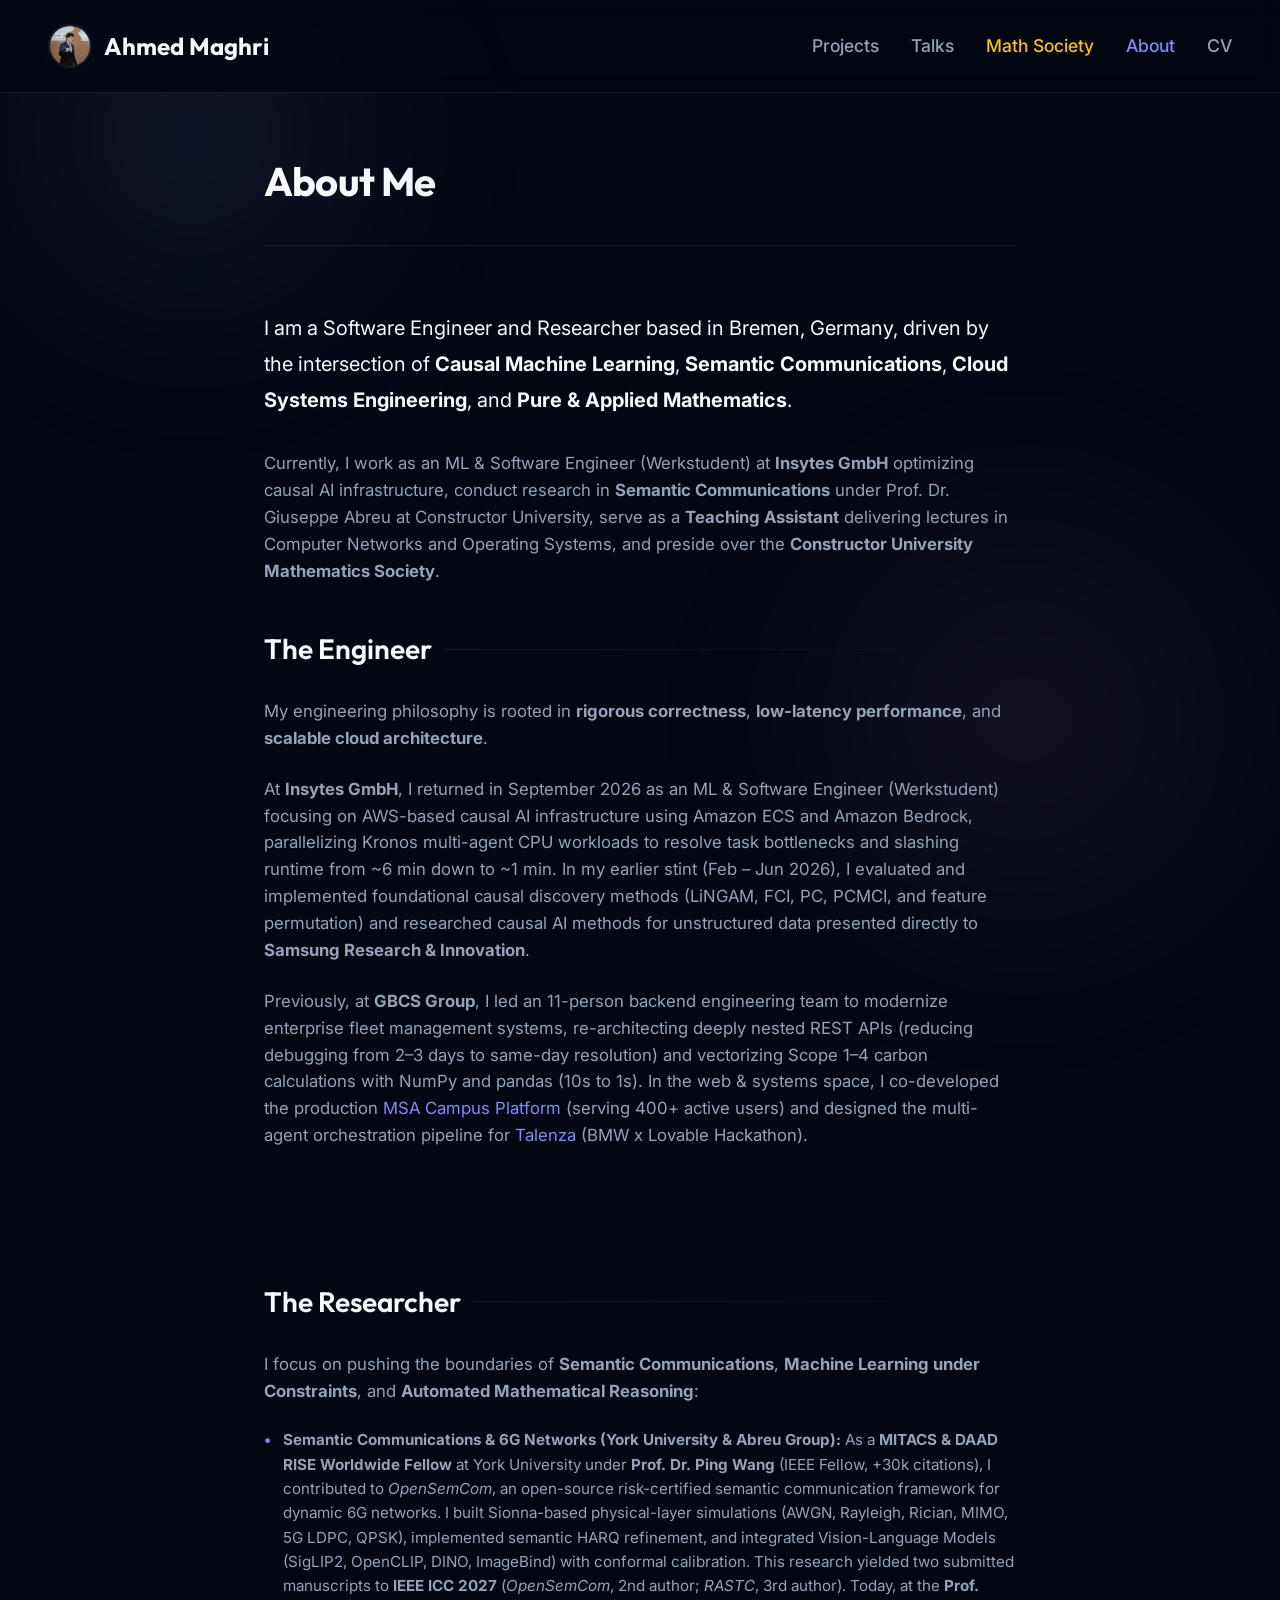
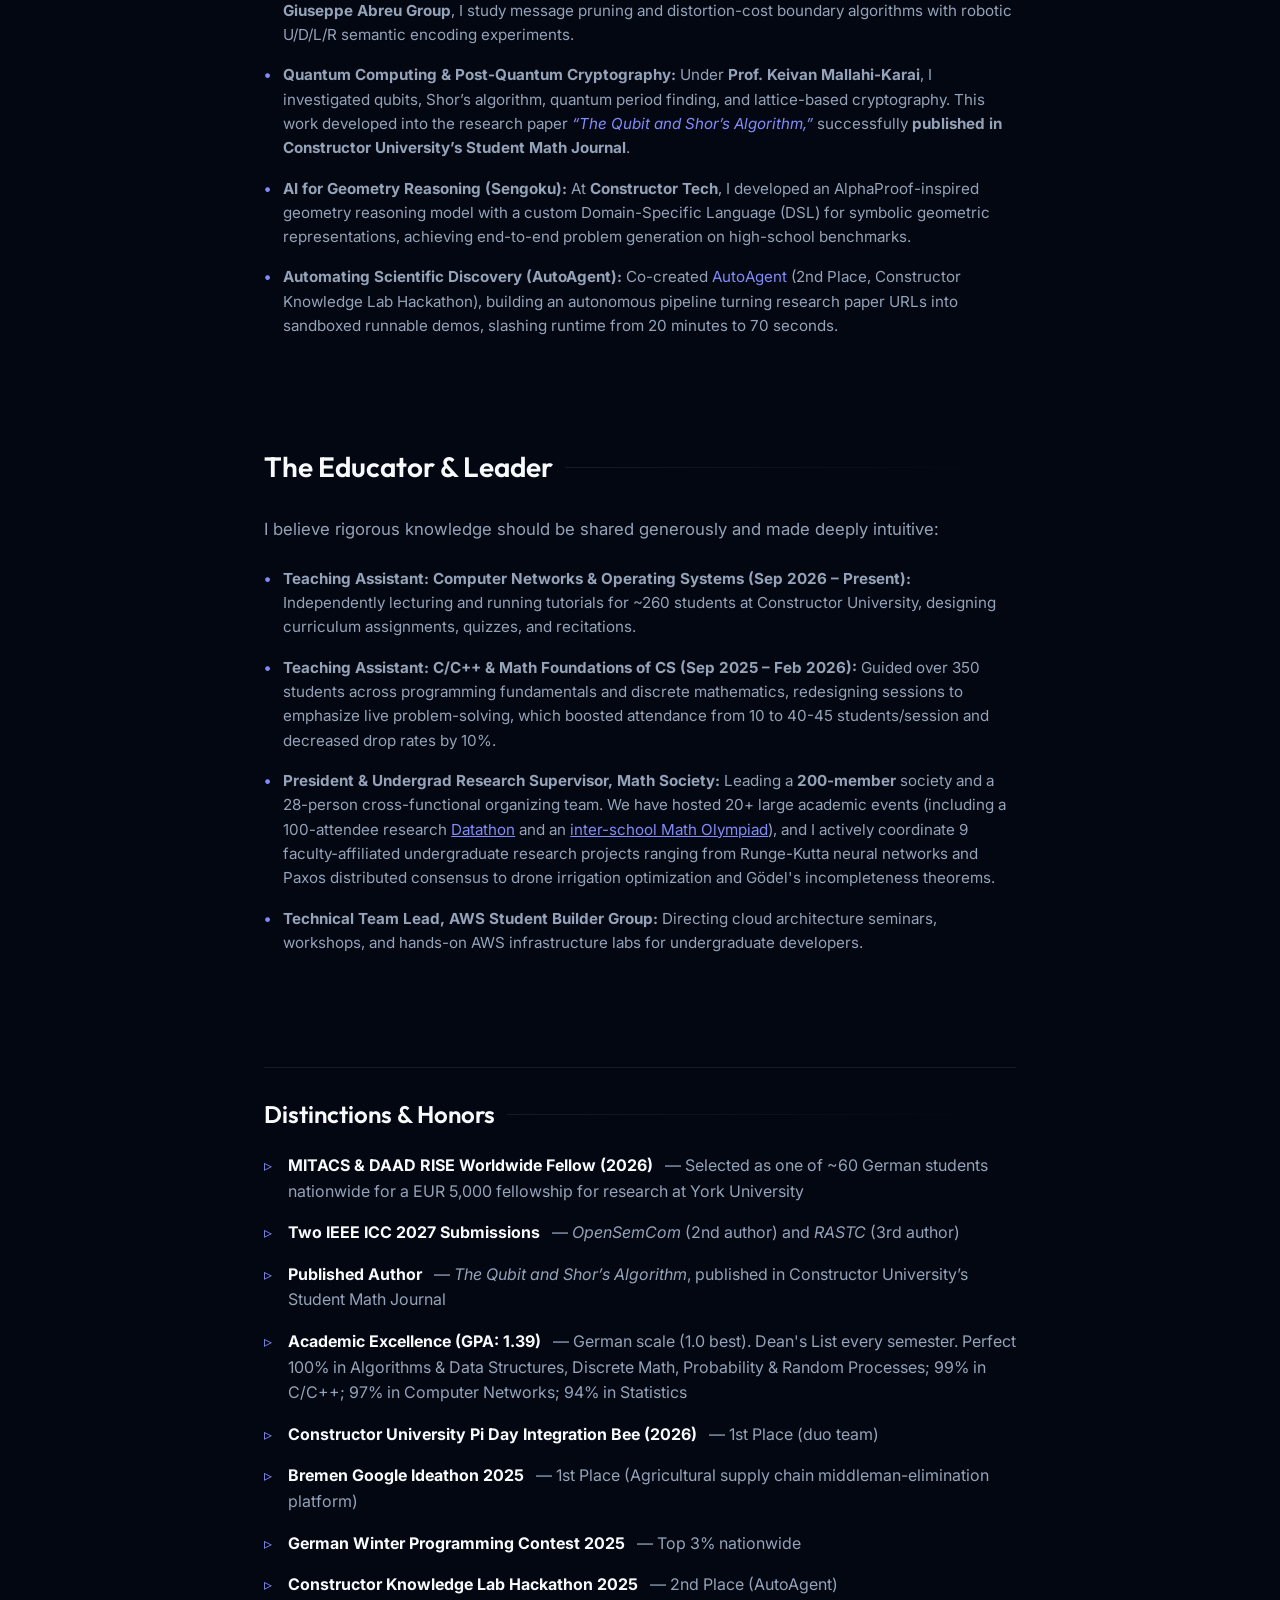
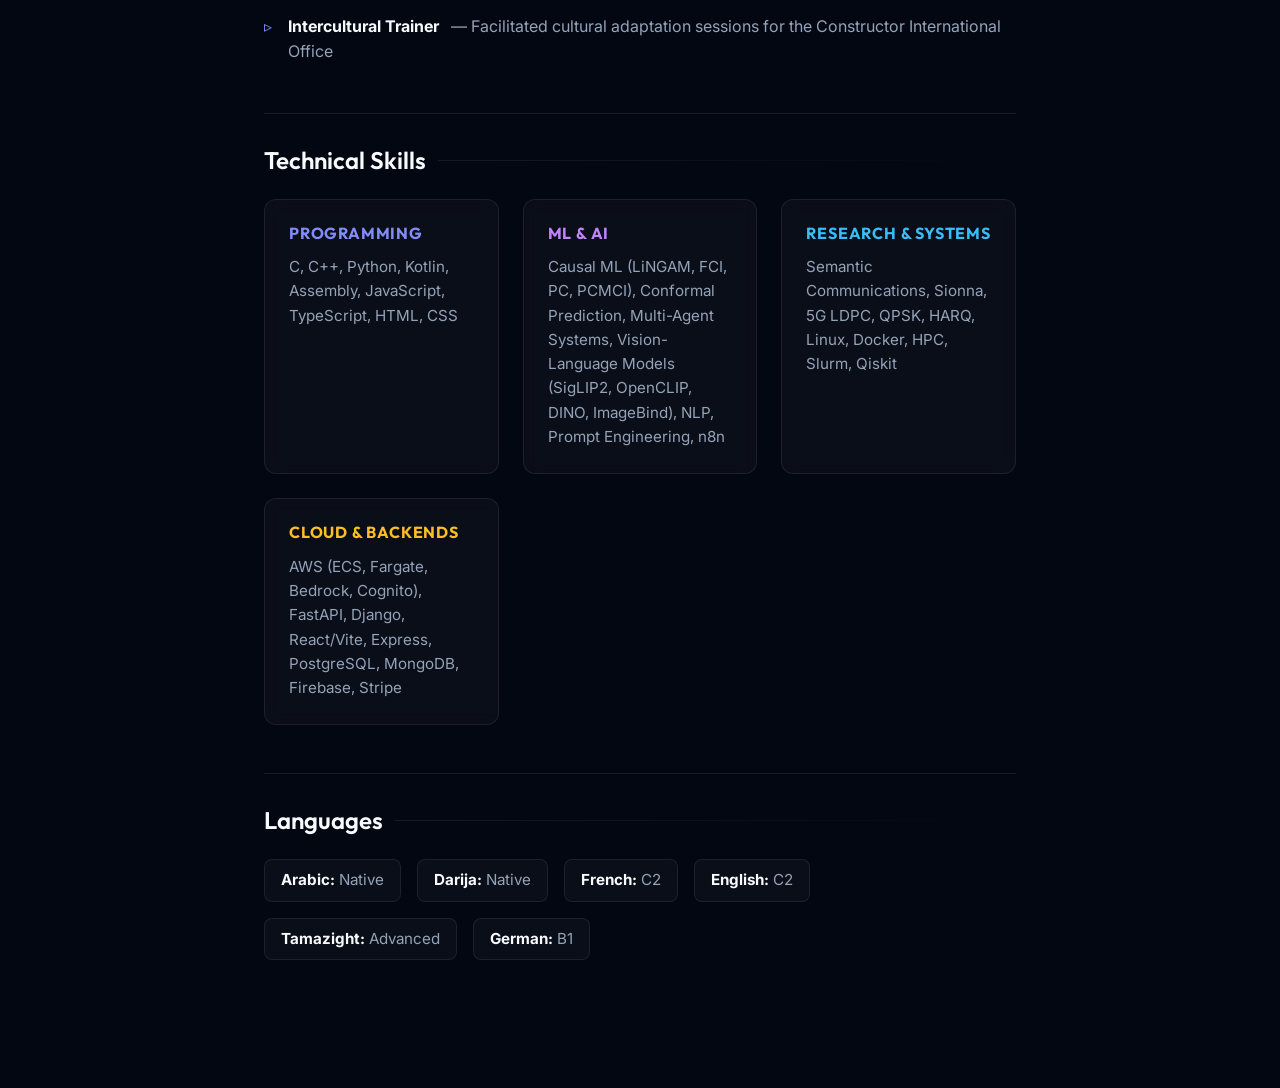
==== commit dc85c060: "Update portfolio: new CVs, Transformers & LLMs talk, chronological experience with status indicators" ====
--- a/about.html
+++ b/about.html
@@ -4,7 +4,7 @@
 <head>
     <meta charset="UTF-8" />
     <meta name="viewport" content="width=device-width, initial-scale=1.0" />
-    <title>About | Ahmed</title>
+    <title>About | Ahmed Maghri</title>
     <link rel="icon" type="image/png" sizes="32x32" href="assets/favicon-32x32.png" />
     <link rel="icon" type="image/png" sizes="16x16" href="assets/favicon-16x16.png" />
     <link rel="apple-touch-icon" sizes="180x180" href="assets/apple-touch-icon.png" />
@@ -14,8 +14,8 @@
 <body>
     <nav class="glass-nav">
         <a href="index.html" class="nav-logo">
-            <img src="assets/hero.jpg" alt="Ahmed" class="nav-logo-img">
-            Ahmed
+            <img src="assets/hero.jpg" alt="Ahmed Maghri" class="nav-logo-img">
+            Ahmed Maghri
         </a>
 
         <button class="mobile-menu-toggle" aria-label="Toggle menu">
@@ -50,13 +50,11 @@
             <section class="hero-text-section" style="margin-bottom: 3rem;">
                 <p style="font-size: 1.25rem; color: var(--text-primary); margin-bottom: 2rem; line-height: 1.8;">
                     I am a Software Engineer and Researcher based in Bremen, Germany, driven by the intersection of
-                    <strong>Causal Machine Learning</strong>, <strong>Systems Engineering</strong>, and
-                    <strong>Mathematics</strong>.
+                    <strong>Causal Machine Learning</strong>, <strong>Semantic Communications</strong>,
+                    <strong>Cloud Systems Engineering</strong>, and <strong>Pure & Applied Mathematics</strong>.
                 </p>
                 <p>
-                    Recently, I worked as a Software Engineer (Werkstudent) at <strong>Insytes GmbH</strong>, where I engineered scalable backends, optimized causal pipelines, and defined ontologies for Causal Discovery systems.
-                    My goal is to build tools that don't just predict outcomes but understand the <em>why</em> behind
-                    them.
+                    Currently, I work as an ML & Software Engineer (Werkstudent) at <strong>Insytes GmbH</strong> optimizing causal AI infrastructure, conduct research in <strong>Semantic Communications</strong> under Prof. Dr. Giuseppe Abreu at Constructor University, serve as a <strong>Teaching Assistant</strong> delivering lectures in Computer Networks and Operating Systems, and preside over the <strong>Constructor University Mathematics Society</strong>.
                 </p>
             </section>
 
@@ -65,55 +63,77 @@
                 <section>
                     <h2>The Engineer</h2>
                     <p>
-                        My engineering philosophy is rooted in <strong>robustness</strong> and
-                        <strong>scalability</strong>.
-                        At <strong>GBCS Group</strong>, I led an 11-person backend team to modernize fleet management systems, coordinating delivery and introducing agile methodologies that doubled overall software delivery speed.
-                        I thrive in complex environments, whether it's optimizing cloud infrastructure to resolve runtime regressions (reducing ECS tasks runtime from 6 minutes to 1 minute) or co-developing secure community platforms like the
-                        <a href="projects/msa-platform.html" style="color: var(--accent-primary);">MSA Campus Hub</a>
-                        (serving 400+ active users with calendar dashboards and automated Stripe donations).
+                        My engineering philosophy is rooted in <strong>rigorous correctness</strong>,
+                        <strong>low-latency performance</strong>, and <strong>scalable cloud architecture</strong>.
+                    </p>
+                    <p style="margin-top: 1rem;">
+                        At <strong>Insytes GmbH</strong>, I returned in September 2026 as an ML & Software Engineer (Werkstudent) focusing on AWS-based causal AI infrastructure using Amazon ECS and Amazon Bedrock, parallelizing Kronos multi-agent CPU workloads to resolve task bottlenecks and slashing runtime from ~6 min down to ~1 min. In my earlier stint (Feb – Jun 2026), I evaluated and implemented foundational causal discovery methods (LiNGAM, FCI, PC, PCMCI, and feature permutation) and researched causal AI methods for unstructured data presented directly to <strong>Samsung Research & Innovation</strong>.
+                    </p>
+                    <p style="margin-top: 1rem;">
+                        Previously, at <strong>GBCS Group</strong>, I led an 11-person backend engineering team to modernize enterprise fleet management systems, re-architecting deeply nested REST APIs (reducing debugging from 2–3 days to same-day resolution) and vectorizing Scope 1–4 carbon calculations with NumPy and pandas (10s to 1s). In the web & systems space, I co-developed the production
+                        <a href="projects/msa-platform.html" style="color: var(--accent-primary);">MSA Campus Platform</a>
+                        (serving 400+ active users) and designed the multi-agent orchestration pipeline for
+                        <a href="projects/talenza.html" style="color: var(--accent-primary);">Talenza</a> (BMW x Lovable Hackathon).
                     </p>
                 </section>
 
                 <section>
                     <h2>The Researcher</h2>
                     <p>
-                        I am deeply fascinated by <strong>Automating Scientific Discovery</strong>.
-                        My work on <a href="projects/auto-agent.html"
-                            style="color: var(--accent-primary);">AutoAgent</a> (2nd Place, Knowledge Lab Hackathon) explores how
-                        LLMs can autonomously execute code from papers.
-                        Currently, I am conducting research on <strong>Semantic Communications & AI for Next-Gen Networks</strong> at
-                        <strong>York University</strong> (Toronto) as a <strong>MITACS & DAAD RISE Worldwide Fellow</strong> under <strong>Prof. Ping
-                        Wang</strong> (IEEE Fellow, York Research Chair, 30,000+ citations).
+                        I focus on pushing the boundaries of <strong>Semantic Communications</strong>, <strong>Machine Learning under Constraints</strong>, and <strong>Automated Mathematical Reasoning</strong>:
                     </p>
-                    <p style="margin-top: 1rem;">
-                        Previously, at <strong>Constructor Tech</strong>, I researched AI for Geometry Reasoning,
-                        designing a proof-automation model (Sengoku) mimicking AlphaProof's architecture, including a custom shape-encoding DSL.
-                    </p>
+                    <ul class="exp-details" style="display: flex; flex-direction: column; gap: 1rem; margin-top: 1rem;">
+                        <li>
+                            <strong>Semantic Communications & 6G Networks (York University & Abreu Group):</strong> As a <strong>MITACS & DAAD RISE Worldwide Fellow</strong> at York University under <strong>Prof. Dr. Ping Wang</strong> (IEEE Fellow, +30k citations), I contributed to <em>OpenSemCom</em>, an open-source risk-certified semantic communication framework for dynamic 6G networks. I built Sionna-based physical-layer simulations (AWGN, Rayleigh, Rician, MIMO, 5G LDPC, QPSK), implemented semantic HARQ refinement, and integrated Vision-Language Models (SigLIP2, OpenCLIP, DINO, ImageBind) with conformal calibration. This research yielded two submitted manuscripts to <strong>IEEE ICC 2027</strong> (<em>OpenSemCom</em>, 2nd author; <em>RASTC</em>, 3rd author). Today, at the <strong>Prof. Giuseppe Abreu Group</strong>, I study message pruning and distortion-cost boundary algorithms with robotic U/D/L/R semantic encoding experiments.
+                        </li>
+                        <li>
+                            <strong>Quantum Computing & Post-Quantum Cryptography:</strong> Under <strong>Prof. Keivan Mallahi-Karai</strong>, I investigated qubits, Shor’s algorithm, quantum period finding, and lattice-based cryptography. This work developed into the research paper <a href="projects/shors-algo.html" style="color: var(--accent-primary);"><em>“The Qubit and Shor’s Algorithm,”</em></a> successfully <strong>published in Constructor University’s Student Math Journal</strong>.
+                        </li>
+                        <li>
+                            <strong>AI for Geometry Reasoning (Sengoku):</strong> At <strong>Constructor Tech</strong>, I developed an AlphaProof-inspired geometry reasoning model with a custom Domain-Specific Language (DSL) for symbolic geometric representations, achieving end-to-end problem generation on high-school benchmarks.
+                        </li>
+                        <li>
+                            <strong>Automating Scientific Discovery (AutoAgent):</strong> Co-created <a href="projects/auto-agent.html" style="color: var(--accent-primary);">AutoAgent</a> (2nd Place, Constructor Knowledge Lab Hackathon), building an autonomous pipeline turning research paper URLs into sandboxed runnable demos, slashing runtime from 20 minutes to 70 seconds.
+                        </li>
+                    </ul>
                 </section>
 
                 <section>
                     <h2>The Educator & Leader</h2>
                     <p>
-                        Knowledge grows when shared. As a <strong>Teaching Assistant</strong> at Constructor University
-                        (Sept 2025 - Feb 2026), I guided over 350 students through <strong>C/C++</strong> and the
-                        <strong>Mathematical Foundations of CS</strong>, redesigning tutorials to focus on live problem-solving and growing weekly attendance from 10 to over 40 students.
-                        As <strong>President of the Math Society</strong>, I supervise undergraduate research, manage a 28-person team executing campus-wide contests like the inter-school Math Olympiad, and coordinate research collaborations like the Datathon with Insytes.
+                        I believe rigorous knowledge should be shared generously and made deeply intuitive:
                     </p>
+                    <ul class="exp-details" style="display: flex; flex-direction: column; gap: 1rem; margin-top: 1rem;">
+                        <li>
+                            <strong>Teaching Assistant: Computer Networks & Operating Systems (Sep 2026 – Present):</strong> Independently lecturing and running tutorials for ~260 students at Constructor University, designing curriculum assignments, quizzes, and recitations.
+                        </li>
+                        <li>
+                            <strong>Teaching Assistant: C/C++ & Math Foundations of CS (Sep 2025 – Feb 2026):</strong> Guided over 350 students across programming fundamentals and discrete mathematics, redesigning sessions to emphasize live problem-solving, which boosted attendance from 10 to 40-45 students/session and decreased drop rates by 10%.
+                        </li>
+                        <li>
+                            <strong>President & Undergrad Research Supervisor, Math Society:</strong> Leading a <strong>200-member</strong> society and a 28-person cross-functional organizing team. We have hosted 20+ large academic events (including a 100-attendee research <a href="https://constructor-math.github.io/Home%20Page/landing.html" target="_blank" style="color: var(--accent-primary); text-decoration: underline;">Datathon</a> and an <a href="https://constructor-math.github.io/Home%20Page/landing.html" target="_blank" style="color: var(--accent-primary); text-decoration: underline;">inter-school Math Olympiad</a>), and I actively coordinate 9 faculty-affiliated undergraduate research projects ranging from Runge-Kutta neural networks and Paxos distributed consensus to drone irrigation optimization and Gödel's incompleteness theorems.
+                        </li>
+                        <li>
+                            <strong>Technical Team Lead, AWS Student Builder Group:</strong> Directing cloud architecture seminars, workshops, and hands-on AWS infrastructure labs for undergraduate developers.
+                        </li>
+                    </ul>
                 </section>
 
             </div>
 
             <!-- Distinctions & Impact -->
             <section style="margin-top: 4rem; padding-top: 2rem; border-top: 1px solid var(--glass-border);">
-                <h2 style="font-size: 1.5rem; margin-bottom: 1.5rem;">Distinctions & Impact</h2>
+                <h2 style="font-size: 1.5rem; margin-bottom: 1.5rem;">Distinctions & Honors</h2>
                 <ul class="honors-list">
-                    <li><strong>MITACS & DAAD RISE Worldwide Fellowship</strong> - Selected for Semantic Communications research at York University</li>
-                    <li><strong>Bremen Google Ideathon 2025</strong> - 1st Place (Agricultural supply chain middleman-elimination platform)</li>
-                    <li><strong>Constructor University Pi Day Integration Bee (2026)</strong> - 1st Place (duo team)</li>
-                    <li><strong>German Winter Programming Contest 2025</strong> - Top 3%</li>
-                    <li><strong>Second Place Winner</strong> - Constructor Knowledge Lab Hackathon 2025 (AutoAgent)</li>
-                    <li><strong>Dean's List</strong> - Constructor University (All Semesters, GPA: 1.49)</li>
-                    <li><strong>Intercultural Trainer</strong> - Facilitated cultural adaptation sessions for the Constructor International Office</li>
+                    <li><strong>MITACS & DAAD RISE Worldwide Fellow (2026)</strong> — Selected as one of ~60 German students nationwide for a EUR 5,000 fellowship for research at York University</li>
+                    <li><strong>Two IEEE ICC 2027 Submissions</strong> — <em>OpenSemCom</em> (2nd author) and <em>RASTC</em> (3rd author)</li>
+                    <li><strong>Published Author</strong> — <em>The Qubit and Shor’s Algorithm</em>, published in Constructor University’s Student Math Journal</li>
+                    <li><strong>Academic Excellence (GPA: 1.39)</strong> — German scale (1.0 best). Dean's List every semester. Perfect 100% in Algorithms & Data Structures, Discrete Math, Probability & Random Processes; 99% in C/C++; 97% in Computer Networks; 94% in Statistics</li>
+                    <li><strong>Constructor University Pi Day Integration Bee (2026)</strong> — 1st Place (duo team)</li>
+                    <li><strong>Bremen Google Ideathon 2025</strong> — 1st Place (Agricultural supply chain middleman-elimination platform)</li>
+                    <li><strong>German Winter Programming Contest 2025</strong> — Top 3% nationwide</li>
+                    <li><strong>Constructor Knowledge Lab Hackathon 2025</strong> — 2nd Place (AutoAgent)</li>
+                    <li><strong>Intercultural Trainer</strong> — Facilitated cultural adaptation sessions for the Constructor International Office</li>
                 </ul>
             </section>
 
@@ -123,19 +143,19 @@
                 <div class="skills-grid" style="display: grid; grid-template-columns: repeat(auto-fit, minmax(220px, 1fr)); gap: 1.5rem;">
                     <div style="background: var(--glass-bg); border: 1px solid var(--glass-border); padding: 1.5rem; border-radius: 12px; backdrop-filter: blur(8px);">
                         <h3 style="font-size: 1rem; color: var(--accent-primary); margin-bottom: 0.75rem; text-transform: uppercase; letter-spacing: 0.05em;">Programming</h3>
-                        <p style="font-size: 0.95rem; color: var(--text-secondary); margin: 0; line-height: 1.5;">C, C++, Python, Kotlin, Assembly, JavaScript, HTML, CSS</p>
+                        <p style="font-size: 0.95rem; color: var(--text-secondary); margin: 0; line-height: 1.6;">C, C++, Python, Kotlin, Assembly, JavaScript, TypeScript, HTML, CSS</p>
                     </div>
                     <div style="background: var(--glass-bg); border: 1px solid var(--glass-border); padding: 1.5rem; border-radius: 12px; backdrop-filter: blur(8px);">
-                        <h3 style="font-size: 1rem; color: var(--accent-secondary); margin-bottom: 0.75rem; text-transform: uppercase; letter-spacing: 0.05em;">Frameworks & DB</h3>
-                        <p style="font-size: 0.95rem; color: var(--text-secondary); margin: 0; line-height: 1.5;">Django, React, Express, Node/Vite, FastAPI<br><br><strong style="color: var(--text-primary); font-weight: 500;">Databases:</strong> SQL, MySQL, PostgreSQL, MongoDB</p>
+                        <h3 style="font-size: 1rem; color: var(--accent-secondary); margin-bottom: 0.75rem; text-transform: uppercase; letter-spacing: 0.05em;">ML & AI</h3>
+                        <p style="font-size: 0.95rem; color: var(--text-secondary); margin: 0; line-height: 1.6;">Causal ML (LiNGAM, FCI, PC, PCMCI), Conformal Prediction, Multi-Agent Systems, Vision-Language Models (SigLIP2, OpenCLIP, DINO, ImageBind), NLP, Prompt Engineering, n8n</p>
                     </div>
                     <div style="background: var(--glass-bg); border: 1px solid var(--glass-border); padding: 1.5rem; border-radius: 12px; backdrop-filter: blur(8px);">
-                        <h3 style="font-size: 1rem; color: var(--accent-tertiary); margin-bottom: 0.75rem; text-transform: uppercase; letter-spacing: 0.05em;">ML & AI</h3>
-                        <p style="font-size: 0.95rem; color: var(--text-secondary); margin: 0; line-height: 1.5;">Causal ML (PCMCI, FCI), NLP, Prompt Engineering, Multi-Agent Systems, n8n</p>
+                        <h3 style="font-size: 1rem; color: var(--accent-tertiary); margin-bottom: 0.75rem; text-transform: uppercase; letter-spacing: 0.05em;">Research & Systems</h3>
+                        <p style="font-size: 0.95rem; color: var(--text-secondary); margin: 0; line-height: 1.6;">Semantic Communications, Sionna, 5G LDPC, QPSK, HARQ, Linux, Docker, HPC, Slurm, Qiskit</p>
                     </div>
                     <div style="background: var(--glass-bg); border: 1px solid var(--glass-border); padding: 1.5rem; border-radius: 12px; backdrop-filter: blur(8px);">
-                        <h3 style="font-size: 1rem; color: #fbbf24; margin-bottom: 0.75rem; text-transform: uppercase; letter-spacing: 0.05em;">Tools & Infra</h3>
-                        <p style="font-size: 0.95rem; color: var(--text-secondary); margin: 0; line-height: 1.5;">Git, Docker, Linux, AWS (ECS, Cognito, Fargate), Firebase, Stripe, Postman, ClickUp</p>
+                        <h3 style="font-size: 1rem; color: #fbbf24; margin-bottom: 0.75rem; text-transform: uppercase; letter-spacing: 0.05em;">Cloud & Backends</h3>
+                        <p style="font-size: 0.95rem; color: var(--text-secondary); margin: 0; line-height: 1.6;">AWS (ECS, Fargate, Bedrock, Cognito), FastAPI, Django, React/Vite, Express, PostgreSQL, MongoDB, Firebase, Stripe</p>
                     </div>
                 </div>
             </section>
@@ -144,7 +164,8 @@
             <section style="margin-top: 3rem; padding-top: 2rem; border-top: 1px solid var(--glass-border); margin-bottom: 4rem;">
                 <h2 style="font-size: 1.5rem; margin-bottom: 1.5rem;">Languages</h2>
                 <div style="display: flex; flex-wrap: wrap; gap: 1rem;">
-                    <span style="background: var(--glass-bg); border: 1px solid var(--glass-border); padding: 0.5rem 1rem; border-radius: 8px; font-size: 0.95rem; color: var(--text-secondary);"><strong style="color: var(--text-primary);">Arabic & Darija:</strong> Native</span>
+                    <span style="background: var(--glass-bg); border: 1px solid var(--glass-border); padding: 0.5rem 1rem; border-radius: 8px; font-size: 0.95rem; color: var(--text-secondary);"><strong style="color: var(--text-primary);">Arabic:</strong> Native</span>
+                    <span style="background: var(--glass-bg); border: 1px solid var(--glass-border); padding: 0.5rem 1rem; border-radius: 8px; font-size: 0.95rem; color: var(--text-secondary);"><strong style="color: var(--text-primary);">Darija:</strong> Native</span>
                     <span style="background: var(--glass-bg); border: 1px solid var(--glass-border); padding: 0.5rem 1rem; border-radius: 8px; font-size: 0.95rem; color: var(--text-secondary);"><strong style="color: var(--text-primary);">French:</strong> C2</span>
                     <span style="background: var(--glass-bg); border: 1px solid var(--glass-border); padding: 0.5rem 1rem; border-radius: 8px; font-size: 0.95rem; color: var(--text-secondary);"><strong style="color: var(--text-primary);">English:</strong> C2</span>
                     <span style="background: var(--glass-bg); border: 1px solid var(--glass-border); padding: 0.5rem 1rem; border-radius: 8px; font-size: 0.95rem; color: var(--text-secondary);"><strong style="color: var(--text-primary);">Tamazight:</strong> Advanced</span>
@@ -155,4 +176,4 @@
     </main>
 </body>
 
-</html>+</html>
--- a/assets/style.css
+++ b/assets/style.css
@@ -1,1226 +1,1397 @@
-@import url('https://fonts.googleapis.com/css2?family=Inter:wght@300;400;500;600;700&display=swap');
-@import url('https://fonts.googleapis.com/css2?family=Outfit:wght@300;400;500;600;700&display=swap');
-
-:root {
-  /* Premium Dark Palette */
-  --bg-color: #030712;
-  --surface-color: rgba(17, 24, 39, 0.7);
-  --text-primary: #f8fafc;
-  --text-secondary: #94a3b8;
-  --accent-primary: #818cf8;
-  /* Indigo 400 */
-  --accent-secondary: #c084fc;
-  /* Purple 400 */
-  --accent-tertiary: #38bdf8;
-  /* Sky 400 */
-  --glass-border: rgba(255, 255, 255, 0.08);
-  --glass-bg: rgba(255, 255, 255, 0.03);
-
-  /* Spacing */
-  --container-width: 800px;
-  --header-height: 4rem;
-
-  /* Animation */
-  --transition-fast: 0.2s ease;
-  --transition-medium: 0.3s cubic-bezier(0.4, 0, 0.2, 1);
-}
-
-html {
-  scroll-behavior: smooth;
-}
-
-* {
-  box-sizing: border-box;
-  margin: 0;
-  padding: 0;
-}
-
-body {
-  font-family: 'Inter', system-ui, sans-serif;
-  background-color: var(--bg-color);
-  color: var(--text-primary);
-  line-height: 1.6;
-  overflow-x: hidden;
-  position: relative;
-}
-
-/* Background Gradients */
-body::before {
-  content: '';
-  position: fixed;
-  top: -10%;
-  left: -10%;
-  width: 50%;
-  height: 50%;
-  background: radial-gradient(circle, rgba(129, 140, 248, 0.15) 0%, transparent 60%);
-  filter: blur(80px);
-  /* Soft glow */
-  z-index: -1;
-  pointer-events: none;
-}
-
-body::after {
-  content: '';
-  position: fixed;
-  bottom: -10%;
-  right: -10%;
-  width: 60%;
-  height: 60%;
-  background: radial-gradient(circle, rgba(192, 132, 252, 0.1) 0%, transparent 60%);
-  filter: blur(80px);
-  z-index: -1;
-  pointer-events: none;
-}
-
-main {
-  width: 100%;
-  max-width: var(--container-width);
-  margin: 0 auto;
-  padding: 4rem 1.5rem;
-}
-
-/* Typography */
-h1,
-h2,
-h3,
-h4 {
-  font-family: 'Outfit', sans-serif;
-  color: var(--text-primary);
-  line-height: 1.2;
-}
-
-h1 {
-  font-size: 3.5rem;
-  font-weight: 700;
-  letter-spacing: -0.02em;
-  background: linear-gradient(135deg, #fff 0%, #cbd5e1 100%);
-  background-clip: text;
-  -webkit-background-clip: text;
-  -webkit-text-fill-color: transparent;
-  margin-bottom: 0.5rem;
-}
-
-h2 {
-  font-size: 1.75rem;
-  font-weight: 600;
-  margin-bottom: 2rem;
-  display: flex;
-  align-items: center;
-  gap: 0.75rem;
-}
-
-h2::after {
-  content: '';
-  flex: 1;
-  height: 1px;
-  background: linear-gradient(90deg, var(--glass-border), transparent);
-}
-
-p {
-  color: var(--text-secondary);
-  font-size: 1.05rem;
-  margin-bottom: 1.5rem;
-}
-
-a {
-  color: var(--text-primary);
-  text-decoration: none;
-  transition: var(--transition-fast);
-}
-
-/* Hero Section */
-.hero {
-  display: grid;
-  grid-template-columns: 1fr auto;
-  gap: 3rem;
-  align-items: start;
-  margin-bottom: 5rem;
-  animation: fadeIn 0.8s ease-out;
-}
-
-.hero-content {
-  display: flex;
-  flex-direction: column;
-}
-
-.identity {
-  font-size: 1.25rem;
-  color: var(--accent-primary);
-  font-weight: 500;
-  margin-bottom: 0.25rem;
-}
-
-.roles {
-  display: flex;
-  flex-wrap: wrap;
-  gap: 0.75rem;
-  margin-bottom: 1.5rem;
-  font-size: 0.9rem;
-  color: var(--text-secondary);
-}
-
-.role-tag {
-  display: inline-flex;
-  align-items: center;
-  padding: 0.25rem 0.75rem;
-  background: var(--glass-bg);
-  border: 1px solid var(--glass-border);
-  border-radius: 999px;
-  backdrop-filter: blur(4px);
-}
-
-.bio {
-  margin-bottom: 2rem;
-  max-width: 500px;
-}
-
-.hero-photo {
-  width: 180px;
-  height: 180px;
-  border-radius: 24px;
-  /* Soft square */
-  background: linear-gradient(135deg, var(--surface-color), var(--glass-bg));
-  border: 1px solid var(--glass-border);
-  overflow: hidden;
-  position: relative;
-  box-shadow: 0 20px 40px -10px rgba(0, 0, 0, 0.3);
-}
-
-.hero-photo img {
-  width: 100%;
-  height: 100%;
-  object-fit: cover;
-}
-
-.cta-group {
-  display: flex;
-  gap: 1rem;
-  flex-wrap: wrap;
-}
-
-.btn {
-  display: inline-flex;
-  align-items: center;
-  justify-content: center;
-  padding: 0.6rem 1.4rem;
-  border-radius: 12px;
-  font-weight: 500;
-  font-size: 0.95rem;
-  transition: var(--transition-medium);
-  cursor: pointer;
-}
-
-.btn-primary {
-  background: var(--text-primary);
-  color: var(--bg-color);
-  box-shadow: 0 0 20px rgba(255, 255, 255, 0.1);
-}
-
-.btn-primary:hover {
-  transform: translateY(-2px);
-  box-shadow: 0 0 30px rgba(255, 255, 255, 0.2);
-}
-
-.btn-secondary {
-  background: var(--glass-bg);
-  border: 1px solid var(--glass-border);
-  color: var(--text-primary);
-}
-
-.btn-secondary:hover {
-  background: rgba(255, 255, 255, 0.08);
-  /* slight brighten */
-  border-color: rgba(255, 255, 255, 0.2);
-  transform: translateY(-2px);
-}
-
-/* Featured Projects */
-.projects-grid {
-  display: grid;
-  grid-template-columns: repeat(3, 1fr);
-  gap: 1.5rem;
-  margin-bottom: 5rem;
-}
-
-.project-card {
-  background: linear-gradient(180deg, var(--glass-bg) 0%, rgba(0, 0, 0, 0) 100%);
-  border: 1px solid var(--glass-border);
-  border-radius: 16px;
-  padding: 1.5rem;
-  transition: var(--transition-medium);
-  display: flex;
-  flex-direction: column;
-  height: 100%;
-  backdrop-filter: blur(10px);
-}
-
-.project-card:hover {
-  border-color: var(--accent-primary);
-  transform: translateY(-5px);
-  box-shadow: 0 10px 30px -10px rgba(129, 140, 248, 0.15);
-}
-
-.project-title {
-  font-size: 1.1rem;
-  font-weight: 600;
-  margin-bottom: 0.5rem;
-  color: var(--text-primary);
-}
-
-.project-desc {
-  font-size: 0.9rem;
-  color: var(--text-secondary);
-  flex-grow: 1;
-  margin-bottom: 1rem;
-}
-
-.project-meta {
-  font-size: 0.75rem;
-  text-transform: uppercase;
-  letter-spacing: 0.05em;
-  color: var(--accent-secondary);
-  font-weight: 600;
-  margin-bottom: 1rem;
-}
-
-.card-link {
-  font-size: 0.9rem;
-  font-weight: 500;
-  color: var(--accent-primary);
-  display: inline-flex;
-  align-items: center;
-  gap: 0.25rem;
-}
-
-.card-link:hover {
-  text-decoration: underline;
-  text-underline-offset: 4px;
-}
-
-/* Talks & Teaching */
-.talks-list {
-  display: flex;
-  flex-direction: column;
-  gap: 1rem;
-  margin-bottom: 5rem;
-}
-
-.talk-item {
-  display: flex;
-  justify-content: space-between;
-  align-items: center;
-  padding: 1rem 1.5rem;
-  background: rgba(255, 255, 255, 0.015);
-  border: 1px solid var(--glass-border);
-  border-radius: 12px;
-  transition: var(--transition-fast);
-}
-
-.talk-item:hover {
-  background: rgba(255, 255, 255, 0.03);
-  border-color: var(--text-secondary);
-}
-
-.talk-content div:first-child {
-  font-weight: 600;
-  color: var(--text-primary);
-}
-
-.talk-content div:last-child {
-  font-size: 0.85rem;
-  color: var(--text-secondary);
-  margin-top: 0.25rem;
-}
-
-.talk-link {
-  color: var(--accent-tertiary);
-  font-size: 0.9rem;
-}
-
-/* Quick Credibility */
-.credibility {
-  display: grid;
-  grid-template-columns: repeat(3, 1fr);
-  gap: 2rem;
-  padding: 3rem 2rem;
-  border-top: 1px solid var(--glass-border);
-  border-bottom: 1px solid var(--glass-border);
-  margin-bottom: 5rem;
-  background: rgba(0, 0, 0, 0.2);
-}
-
-.cred-item {
-  font-size: 0.95rem;
-  color: var(--text-secondary);
-  display: flex;
-  flex-direction: column;
-  align-items: center;
-  text-align: center;
-  gap: 0.25rem;
-}
-
-.cred-item strong {
-  color: var(--text-primary);
-  font-weight: 600;
-  display: block;
-  font-size: 1.1rem;
-  color: var(--accent-primary);
-  margin-bottom: 0.25rem;
-}
-
-/* Footer */
-footer {
-  display: flex;
-  justify-content: center;
-  gap: 2rem;
-  padding: 2rem 0;
-  color: var(--text-secondary);
-  font-size: 0.9rem;
-}
-
-footer a {
-  color: var(--text-secondary);
-  transition: color 0.2s;
-}
-
-footer a:hover {
-  color: var(--text-primary);
-}
-
-/* Mobile Menu Toggle (Hidden on Desktop) */
-.mobile-menu-toggle {
-  display: none;
-  flex-direction: column;
-  gap: 5px;
-  background: transparent;
-  border: none;
-  cursor: pointer;
-  padding: 0.5rem;
-  z-index: 1000;
-}
-
-.mobile-menu-toggle span {
-  width: 25px;
-  height: 3px;
-  background: var(--text-primary);
-  border-radius: 3px;
-  transition: all 0.3s ease;
-}
-
-/* Hamburger animation when active */
-.mobile-menu-toggle.active span:nth-child(1) {
-  transform: rotate(45deg) translate(7px, 7px);
-}
-
-.mobile-menu-toggle.active span:nth-child(2) {
-  opacity: 0;
-}
-
-.mobile-menu-toggle.active span:nth-child(3) {
-  transform: rotate(-45deg) translate(7px, -7px);
-}
-
-/* Responsive */
-@media (max-width: 768px) {
-
-  /* Typography adjustments */
-  h1 {
-    font-size: 2rem;
-  }
-
-  h2 {
-    font-size: 1.5rem;
-  }
-
-  /* Navigation */
-  .glass-nav {
-    padding: 1rem 1.5rem;
-    flex-direction: row;
-    justify-content: space-between;
-  }
-
-  /* Show hamburger menu on mobile */
-  .mobile-menu-toggle {
-    display: flex;
-  }
-
-  /* Hide nav links by default on mobile */
-  .nav-links {
-    position: fixed;
-    top: 70px;
-    right: -100%;
-    width: 250px;
-    height: calc(100vh - 70px);
-    background: rgba(3, 7, 18, 0.98);
-    backdrop-filter: blur(12px);
-    border-left: 1px solid var(--glass-border);
-    flex-direction: column;
-    gap: 0;
-    padding: 2rem 0;
-    transition: right 0.3s ease;
-    z-index: 999;
-  }
-
-  /* Show nav links when active */
-  .nav-links.active {
-    right: 0;
-  }
-
-  .nav-links a {
-    font-size: 1.1rem;
-    padding: 1rem 2rem;
-    border-bottom: 1px solid var(--glass-border);
-    transition: background 0.2s;
-  }
-
-  .nav-links a:hover {
-    background: rgba(255, 255, 255, 0.05);
-  }
-
-  .nav-logo {
-    font-size: 1.3rem;
-  }
-
-  .nav-logo-img {
-    width: 32px;
-    height: 32px;
-  }
-
-  /* Hero section */
-  .hero {
-    grid-template-columns: 1fr;
-    text-align: center;
-    justify-items: center;
-    gap: 2rem;
-    padding: 2rem 1rem;
-  }
-
-  .hero-content {
-    align-items: center;
-  }
-
-  .hero-photo {
-    width: 140px;
-    height: 140px;
-  }
-
-  .identity {
-    font-size: 1rem;
-  }
-
-  .bio {
-    font-size: 0.95rem;
-  }
-
-  .cta-group {
-    justify-content: center;
-  }
-
-  /* Projects grid */
-  .projects-grid {
-    grid-template-columns: 1fr !important;
-    gap: 1rem;
-  }
-
-  /* Experience cards */
-  .experience-list {
-    gap: 1.5rem;
-  }
-
-  .exp-header {
-    flex-direction: column;
-    align-items: flex-start;
-    gap: 0.5rem;
-  }
-
-  .exp-date {
-    margin-left: 0;
-  }
-
-  /* Credibility section */
-  .credibility {
-    grid-template-columns: 1fr;
-    gap: 1.5rem;
-    padding: 2rem 1rem;
-  }
-
-  /* Main content padding */
-  main {
-    padding: 1rem;
-  }
-
-  section {
-    margin-bottom: 3rem !important;
-  }
-
-  /* Video containers */
-  .video-container {
-    margin-bottom: 1rem;
-  }
-
-  /* Talk metadata */
-  .talk-meta {
-    flex-direction: column;
-    gap: 0.5rem;
-    align-items: flex-start;
-  }
-
-  /* Compact grid for additional projects */
-  .compact-grid {
-    grid-template-columns: 1fr;
-  }
-
-  /* Footer */
-  footer {
-    flex-direction: column;
-    gap: 1rem;
-    text-align: center;
-  }
-
-  /* Project detail pages */
-  .project-content-layout {
-    grid-template-columns: 1fr;
-    gap: 2rem;
-  }
-
-  /* Stats grid */
-  .stats-grid {
-    grid-template-columns: 1fr !important;
-  }
-
-  /* Featured talk section */
-  #featured-talk>div {
-    padding: 1.5rem !important;
-  }
-
-  #featured-talk h3 {
-    font-size: 1.2rem !important;
-  }
-}
-
-@keyframes fadeIn {
-  from {
-    opacity: 0;
-    transform: translateY(10px);
-  }
-
-  to {
-    opacity: 1;
-    transform: translateY(0);
-  }
-}
-
-/* Subpage Navigation */
-.glass-nav {
-  position: sticky;
-  top: 0;
-  z-index: 100;
-  display: flex;
-  align-items: center;
-  justify-content: space-between;
-  padding: 1.5rem 3rem;
-  /* Increased padding */
-  background: rgba(3, 7, 18, 0.85);
-  /* Slightly more opaque for better contrast */
-  backdrop-filter: blur(12px);
-  border-bottom: 1px solid var(--glass-border);
-  transition: padding 0.3s ease;
-}
-
-.nav-logo {
-  font-family: 'Outfit', sans-serif;
-  font-weight: 700;
-  font-size: 1.5rem;
-  /* Larger logo */
-  color: var(--text-primary);
-  display: flex;
-  align-items: center;
-  gap: 0.75rem;
-}
-
-.nav-logo-img {
-  width: 44px;
-  height: 44px;
-  border-radius: 50%;
-  object-fit: cover;
-  border: 2px solid var(--glass-border);
-  transition: transform 0.3s ease, border-color 0.3s ease;
-}
-
-.nav-logo:hover .nav-logo-img {
-  transform: scale(1.05);
-  border-color: var(--accent-primary);
-}
-
-.nav-links {
-  display: flex;
-  gap: 2rem;
-  /* More space between links */
-}
-
-.nav-links a {
-  font-size: 1.1rem;
-  /* Larger links */
-  color: var(--text-secondary);
-  font-weight: 500;
-}
-
-.nav-links a:hover,
-.nav-links a.active {
-  color: var(--accent-primary);
-}
-
-/* Page Headers */
-.page-header {
-  margin-bottom: 4rem;
-  text-align: left;
-  border-bottom: 1px solid var(--glass-border);
-  padding-bottom: 2rem;
-}
-
-.page-header h1 {
-  font-size: 2.5rem;
-  margin-bottom: 0.5rem;
-}
-
-/* Project Details (on /projects) */
-.projects-list {
-  display: flex;
-  flex-direction: column;
-  gap: 4rem;
-  margin-bottom: 5rem;
-}
-
-.project-detail {
-  padding: 2rem;
-  border-radius: 20px;
-  background: var(--glass-bg);
-  border: 1px solid var(--glass-border);
-  backdrop-filter: blur(10px);
-}
-
-.project-header {
-  display: flex;
-  flex-wrap: wrap;
-  align-items: center;
-  gap: 1rem;
-  margin-bottom: 1rem;
-}
-
-.project-header h3 {
-  font-size: 1.5rem;
-  color: var(--text-primary);
-  margin: 0;
-}
-
-.project-badge {
-  font-size: 0.75rem;
-  padding: 0.2rem 0.6rem;
-  border-radius: 4px;
-  background: rgba(129, 140, 248, 0.1);
-  color: var(--accent-primary);
-  border: 1px solid rgba(129, 140, 248, 0.2);
-  text-transform: uppercase;
-  letter-spacing: 0.05em;
-  font-weight: 600;
-}
-
-.project-summary {
-  font-size: 1.1rem;
-  color: var(--text-primary);
-  margin-bottom: 1.5rem;
-  line-height: 1.7;
-}
-
-.project-specs {
-  display: grid;
-  gap: 0.75rem;
-  font-size: 0.95rem;
-  color: var(--text-secondary);
-  margin-bottom: 2rem;
-  padding: 1.5rem;
-  background: rgba(0, 0, 0, 0.2);
-  border-radius: 12px;
-}
-
-.project-specs strong {
-  color: var(--text-primary);
-}
-
-.project-links {
-  display: flex;
-  gap: 1rem;
-}
-
-.btn-sm {
-  font-size: 0.85rem;
-  padding: 0.5rem 1rem;
-  border-radius: 8px;
-  background: var(--surface-color);
-  border: 1px solid var(--glass-border);
-  color: var(--text-primary);
-  font-weight: 500;
-}
-
-.btn-sm:hover {
-  background: var(--glass-border);
-  border-color: var(--text-secondary);
-}
-
-/* Additional Projects Grid */
-.compact-grid {
-  display: grid;
-  grid-template-columns: repeat(auto-fill, minmax(240px, 1fr));
-  gap: 1.5rem;
-  margin-top: 2rem;
-}
-
-.compact-card {
-  padding: 1.5rem;
-  background: rgba(255, 255, 255, 0.02);
-  border: 1px solid var(--glass-border);
-  border-radius: 12px;
-  transition: var(--transition-fast);
-}
-
-.compact-card:hover {
-  background: rgba(255, 255, 255, 0.04);
-  transform: translateY(-2px);
-}
-
-.compact-card h4 {
-  color: var(--text-primary);
-  margin-bottom: 0.5rem;
-  font-size: 1.1rem;
-}
-
-.compact-card p {
-  font-size: 0.9rem;
-  margin-bottom: 0;
-}
-
-/* Detailed Talks */
-.talks-container {
-  display: flex;
-  flex-direction: column;
-  gap: 2rem;
-}
-
-.talk-card-full {
-  padding: 2rem;
-  border-bottom: 1px solid var(--glass-border);
-}
-
-.talk-card-full:last-child {
-  border-bottom: none;
-}
-
-.talk-meta {
-  display: flex;
-  gap: 1rem;
-  font-size: 0.85rem;
-  text-transform: uppercase;
-  letter-spacing: 0.05em;
-  color: var(--accent-secondary);
-  margin-bottom: 0.5rem;
-  font-weight: 600;
-}
-
-.talk-topic {
-  display: inline-block;
-  font-size: 0.9rem;
-  color: var(--accent-tertiary);
-  margin-bottom: 1rem;
-}
-
-.talk-desc {
-  max-width: 650px;
-}
-
-.talk-links {
-  margin-top: 1.5rem;
-  display: flex;
-  gap: 0.75rem;
-}
-
-/* About / Honors */
-.about-content section {
-  margin-bottom: 3rem;
-}
-
-.honors-list {
-  list-style: none;
-  display: flex;
-  flex-direction: column;
-  gap: 1rem;
-}
-
-.honors-list li {
-  padding-left: 1.5rem;
-  position: relative;
-  color: var(--text-secondary);
-}
-
-.honors-list li::before {
-  content: '▹';
-  position: absolute;
-  left: 0;
-  color: var(--accent-primary);
-}
-
-.honors-list strong {
-  color: var(--text-primary);
-  margin-right: 0.5rem;
-}
-
-/* Project Detail Layout (Subfiles) */
-.project-content-layout {
-  display: grid;
-  grid-template-columns: 2fr 1fr;
-  gap: 4rem;
-  margin-top: 2rem;
-}
-
-.project-meta-top {
-  font-size: 0.9rem;
-  text-transform: uppercase;
-  color: var(--accent-primary);
-  letter-spacing: 0.05em;
-  font-weight: 600;
-  margin-bottom: 0.5rem;
-}
-
-.project-subtitle {
-  font-size: 1.5rem;
-  color: var(--text-secondary);
-  font-weight: 300;
-  margin-top: 0.5rem;
-}
-
-.project-main-text section {
-  margin-bottom: 3rem;
-}
-
-.project-main-text h2 {
-  font-size: 1.5rem;
-  color: var(--text-primary);
-  margin-bottom: 1rem;
-}
-
-.tech-list {
-  list-style: none;
-}
-
-.tech-list li {
-  margin-bottom: 0.75rem;
-  padding-left: 1rem;
-  border-left: 2px solid var(--accent-primary);
-}
-
-.tech-list strong {
-  color: var(--text-primary);
-}
-
-/* Sidebar */
-.project-sidebar {
-  display: flex;
-  flex-direction: column;
-  gap: 2rem;
-}
-
-.sidebar-block {
-  background: var(--glass-bg);
-  border: 1px solid var(--glass-border);
-  padding: 1.5rem;
-  border-radius: 12px;
-}
-
-.sidebar-block h3 {
-  font-size: 0.85rem;
-  text-transform: uppercase;
-  color: var(--text-secondary);
-  margin-bottom: 0.5rem;
-  letter-spacing: 0.05em;
-}
-
-.sidebar-block p {
-  color: var(--text-primary);
-  font-weight: 500;
-  margin: 0;
-  font-size: 1rem;
-}
-
-.stack-tags {
-  display: flex;
-  flex-wrap: wrap;
-  gap: 0.5rem;
-}
-
-.stack-tags span {
-  font-size: 0.8rem;
-  padding: 0.25rem 0.6rem;
-  background: rgba(255, 255, 255, 0.05);
-  border-radius: 4px;
-  color: var(--text-secondary);
-}
-
-.full-width {
-  width: 100%;
-  text-align: center;
-}
-
-@media (max-width: 768px) {
-  .project-content-layout {
-    grid-template-columns: 1fr;
-  }
-}
-
-/* Project Themes */
-.project-theme-green {
-  --accent-primary: #10b981;
-  /* Emerald 500 */
-}
-
-.project-theme-yellow {
-  --accent-primary: #f59e0b;
-  /* Amber 500 */
-}
-
+@import url('https://fonts.googleapis.com/css2?family=Inter:wght@300;400;500;600;700&display=swap');
+@import url('https://fonts.googleapis.com/css2?family=Outfit:wght@300;400;500;600;700&display=swap');
+
+:root {
+  /* Premium Dark Palette */
+  --bg-color: #030712;
+  --surface-color: rgba(17, 24, 39, 0.7);
+  --text-primary: #f8fafc;
+  --text-secondary: #94a3b8;
+  --accent-primary: #818cf8;
+  /* Indigo 400 */
+  --accent-secondary: #c084fc;
+  /* Purple 400 */
+  --accent-tertiary: #38bdf8;
+  /* Sky 400 */
+  --glass-border: rgba(255, 255, 255, 0.08);
+  --glass-bg: rgba(255, 255, 255, 0.03);
+
+  /* Spacing */
+  --container-width: 800px;
+  --header-height: 4rem;
+
+  /* Animation */
+  --transition-fast: 0.2s ease;
+  --transition-medium: 0.3s cubic-bezier(0.4, 0, 0.2, 1);
+}
+
+html {
+  scroll-behavior: smooth;
+}
+
+* {
+  box-sizing: border-box;
+  margin: 0;
+  padding: 0;
+}
+
+body {
+  font-family: 'Inter', system-ui, sans-serif;
+  background-color: var(--bg-color);
+  color: var(--text-primary);
+  line-height: 1.6;
+  overflow-x: hidden;
+  position: relative;
+}
+
+/* Background Gradients */
+body::before {
+  content: '';
+  position: fixed;
+  top: -10%;
+  left: -10%;
+  width: 50%;
+  height: 50%;
+  background: radial-gradient(circle, rgba(129, 140, 248, 0.15) 0%, transparent 60%);
+  filter: blur(80px);
+  /* Soft glow */
+  z-index: -1;
+  pointer-events: none;
+}
+
+body::after {
+  content: '';
+  position: fixed;
+  bottom: -10%;
+  right: -10%;
+  width: 60%;
+  height: 60%;
+  background: radial-gradient(circle, rgba(192, 132, 252, 0.1) 0%, transparent 60%);
+  filter: blur(80px);
+  z-index: -1;
+  pointer-events: none;
+}
+
+main {
+  width: 100%;
+  max-width: var(--container-width);
+  margin: 0 auto;
+  padding: 4rem 1.5rem;
+}
+
+/* Typography */
+h1,
+h2,
+h3,
+h4 {
+  font-family: 'Outfit', sans-serif;
+  color: var(--text-primary);
+  line-height: 1.2;
+}
+
+h1 {
+  font-size: 3.5rem;
+  font-weight: 700;
+  letter-spacing: -0.02em;
+  background: linear-gradient(135deg, #fff 0%, #cbd5e1 100%);
+  background-clip: text;
+  -webkit-background-clip: text;
+  -webkit-text-fill-color: transparent;
+  margin-bottom: 0.5rem;
+}
+
+h2 {
+  font-size: 1.75rem;
+  font-weight: 600;
+  margin-bottom: 2rem;
+  display: flex;
+  align-items: center;
+  gap: 0.75rem;
+}
+
+h2::after {
+  content: '';
+  flex: 1;
+  height: 1px;
+  background: linear-gradient(90deg, var(--glass-border), transparent);
+}
+
+p {
+  color: var(--text-secondary);
+  font-size: 1.05rem;
+  margin-bottom: 1.5rem;
+}
+
+a {
+  color: var(--text-primary);
+  text-decoration: none;
+  transition: var(--transition-fast);
+}
+
+/* Hero Section */
+.hero {
+  display: grid;
+  grid-template-columns: 1fr auto;
+  gap: 3rem;
+  align-items: start;
+  margin-bottom: 5rem;
+  animation: fadeIn 0.8s ease-out;
+}
+
+.hero-content {
+  display: flex;
+  flex-direction: column;
+}
+
+.identity {
+  font-size: 1.25rem;
+  color: var(--accent-primary);
+  font-weight: 500;
+  margin-bottom: 0.25rem;
+}
+
+.roles {
+  display: flex;
+  flex-wrap: wrap;
+  gap: 0.75rem;
+  margin-bottom: 1.5rem;
+  font-size: 0.9rem;
+  color: var(--text-secondary);
+}
+
+.role-tag {
+  display: inline-flex;
+  align-items: center;
+  padding: 0.25rem 0.75rem;
+  background: var(--glass-bg);
+  border: 1px solid var(--glass-border);
+  border-radius: 999px;
+  backdrop-filter: blur(4px);
+}
+
+.bio {
+  margin-bottom: 2rem;
+  max-width: 500px;
+}
+
+.hero-photo {
+  width: 180px;
+  height: 180px;
+  border-radius: 24px;
+  /* Soft square */
+  background: linear-gradient(135deg, var(--surface-color), var(--glass-bg));
+  border: 1px solid var(--glass-border);
+  overflow: hidden;
+  position: relative;
+  box-shadow: 0 20px 40px -10px rgba(0, 0, 0, 0.3);
+}
+
+.hero-photo img {
+  width: 100%;
+  height: 100%;
+  object-fit: cover;
+}
+
+.cta-group {
+  display: flex;
+  gap: 1rem;
+  flex-wrap: wrap;
+}
+
+.btn {
+  display: inline-flex;
+  align-items: center;
+  justify-content: center;
+  padding: 0.6rem 1.4rem;
+  border-radius: 12px;
+  font-weight: 500;
+  font-size: 0.95rem;
+  transition: var(--transition-medium);
+  cursor: pointer;
+}
+
+.btn-primary {
+  background: var(--text-primary);
+  color: var(--bg-color);
+  box-shadow: 0 0 20px rgba(255, 255, 255, 0.1);
+}
+
+.btn-primary:hover {
+  transform: translateY(-2px);
+  box-shadow: 0 0 30px rgba(255, 255, 255, 0.2);
+}
+
+.btn-secondary {
+  background: var(--glass-bg);
+  border: 1px solid var(--glass-border);
+  color: var(--text-primary);
+}
+
+.btn-secondary:hover {
+  background: rgba(255, 255, 255, 0.08);
+  /* slight brighten */
+  border-color: rgba(255, 255, 255, 0.2);
+  transform: translateY(-2px);
+}
+
+/* Featured Projects */
+.projects-grid {
+  display: grid;
+  grid-template-columns: repeat(3, 1fr);
+  gap: 1.5rem;
+  margin-bottom: 5rem;
+}
+
+.project-card {
+  background: linear-gradient(180deg, var(--glass-bg) 0%, rgba(0, 0, 0, 0) 100%);
+  border: 1px solid var(--glass-border);
+  border-radius: 16px;
+  padding: 1.5rem;
+  transition: var(--transition-medium);
+  display: flex;
+  flex-direction: column;
+  height: 100%;
+  backdrop-filter: blur(10px);
+}
+
+.project-card:hover {
+  border-color: var(--accent-primary);
+  transform: translateY(-5px);
+  box-shadow: 0 10px 30px -10px rgba(129, 140, 248, 0.15);
+}
+
+.project-title {
+  font-size: 1.1rem;
+  font-weight: 600;
+  margin-bottom: 0.5rem;
+  color: var(--text-primary);
+}
+
+.project-desc {
+  font-size: 0.9rem;
+  color: var(--text-secondary);
+  flex-grow: 1;
+  margin-bottom: 1rem;
+}
+
+.project-meta {
+  font-size: 0.75rem;
+  text-transform: uppercase;
+  letter-spacing: 0.05em;
+  color: var(--accent-secondary);
+  font-weight: 600;
+  margin-bottom: 1rem;
+}
+
+.card-link {
+  font-size: 0.9rem;
+  font-weight: 500;
+  color: var(--accent-primary);
+  display: inline-flex;
+  align-items: center;
+  gap: 0.25rem;
+}
+
+.card-link:hover {
+  text-decoration: underline;
+  text-underline-offset: 4px;
+}
+
+/* Talks & Teaching */
+.talks-list {
+  display: flex;
+  flex-direction: column;
+  gap: 1rem;
+  margin-bottom: 5rem;
+}
+
+.talk-item {
+  display: flex;
+  justify-content: space-between;
+  align-items: center;
+  padding: 1rem 1.5rem;
+  background: rgba(255, 255, 255, 0.015);
+  border: 1px solid var(--glass-border);
+  border-radius: 12px;
+  transition: var(--transition-fast);
+}
+
+.talk-item:hover {
+  background: rgba(255, 255, 255, 0.03);
+  border-color: var(--text-secondary);
+}
+
+.talk-content div:first-child {
+  font-weight: 600;
+  color: var(--text-primary);
+}
+
+.talk-content div:last-child {
+  font-size: 0.85rem;
+  color: var(--text-secondary);
+  margin-top: 0.25rem;
+}
+
+.talk-link {
+  color: var(--accent-tertiary);
+  font-size: 0.9rem;
+}
+
+/* Quick Credibility */
+.credibility {
+  display: grid;
+  grid-template-columns: repeat(3, 1fr);
+  gap: 2rem;
+  padding: 3rem 2rem;
+  border-top: 1px solid var(--glass-border);
+  border-bottom: 1px solid var(--glass-border);
+  margin-bottom: 5rem;
+  background: rgba(0, 0, 0, 0.2);
+}
+
+.cred-item {
+  font-size: 0.95rem;
+  color: var(--text-secondary);
+  display: flex;
+  flex-direction: column;
+  align-items: center;
+  text-align: center;
+  gap: 0.25rem;
+}
+
+.cred-item strong {
+  color: var(--text-primary);
+  font-weight: 600;
+  display: block;
+  font-size: 1.1rem;
+  color: var(--accent-primary);
+  margin-bottom: 0.25rem;
+}
+
+/* Footer */
+footer {
+  display: flex;
+  justify-content: center;
+  gap: 2rem;
+  padding: 2rem 0;
+  color: var(--text-secondary);
+  font-size: 0.9rem;
+}
+
+footer a {
+  color: var(--text-secondary);
+  transition: color 0.2s;
+}
+
+footer a:hover {
+  color: var(--text-primary);
+}
+
+/* Mobile Menu Toggle (Hidden on Desktop) */
+.mobile-menu-toggle {
+  display: none;
+  flex-direction: column;
+  gap: 5px;
+  background: transparent;
+  border: none;
+  cursor: pointer;
+  padding: 0.5rem;
+  z-index: 1000;
+}
+
+.mobile-menu-toggle span {
+  width: 25px;
+  height: 3px;
+  background: var(--text-primary);
+  border-radius: 3px;
+  transition: all 0.3s ease;
+}
+
+/* Hamburger animation when active */
+.mobile-menu-toggle.active span:nth-child(1) {
+  transform: rotate(45deg) translate(7px, 7px);
+}
+
+.mobile-menu-toggle.active span:nth-child(2) {
+  opacity: 0;
+}
+
+.mobile-menu-toggle.active span:nth-child(3) {
+  transform: rotate(-45deg) translate(7px, -7px);
+}
+
+/* Responsive */
+@media (max-width: 768px) {
+
+  /* Typography adjustments */
+  h1 {
+    font-size: 2rem;
+  }
+
+  h2 {
+    font-size: 1.5rem;
+  }
+
+  /* Navigation */
+  .glass-nav {
+    padding: 1rem 1.5rem;
+    flex-direction: row;
+    justify-content: space-between;
+  }
+
+  /* Show hamburger menu on mobile */
+  .mobile-menu-toggle {
+    display: flex;
+  }
+
+  /* Hide nav links by default on mobile */
+  .nav-links {
+    position: fixed;
+    top: 70px;
+    right: -100%;
+    width: 250px;
+    height: calc(100vh - 70px);
+    background: rgba(3, 7, 18, 0.98);
+    backdrop-filter: blur(12px);
+    border-left: 1px solid var(--glass-border);
+    flex-direction: column;
+    gap: 0;
+    padding: 2rem 0;
+    transition: right 0.3s ease;
+    z-index: 999;
+  }
+
+  /* Show nav links when active */
+  .nav-links.active {
+    right: 0;
+  }
+
+  .nav-links a {
+    font-size: 1.1rem;
+    padding: 1rem 2rem;
+    border-bottom: 1px solid var(--glass-border);
+    transition: background 0.2s;
+  }
+
+  .nav-links a:hover {
+    background: rgba(255, 255, 255, 0.05);
+  }
+
+  .nav-logo {
+    font-size: 1.3rem;
+  }
+
+  .nav-logo-img {
+    width: 32px;
+    height: 32px;
+  }
+
+  /* Hero section */
+  .hero {
+    grid-template-columns: 1fr;
+    text-align: center;
+    justify-items: center;
+    gap: 2rem;
+    padding: 2rem 1rem;
+  }
+
+  .hero-content {
+    align-items: center;
+  }
+
+  .hero-photo {
+    width: 140px;
+    height: 140px;
+  }
+
+  .identity {
+    font-size: 1rem;
+  }
+
+  .bio {
+    font-size: 0.95rem;
+  }
+
+  .cta-group {
+    justify-content: center;
+  }
+
+  /* Projects grid */
+  .projects-grid {
+    grid-template-columns: 1fr !important;
+    gap: 1rem;
+  }
+
+  /* Experience cards */
+  .experience-list {
+    gap: 1.5rem;
+  }
+
+  .exp-header {
+    flex-direction: column;
+    align-items: flex-start;
+    gap: 0.5rem;
+  }
+
+  .exp-date {
+    margin-left: 0;
+  }
+
+  /* Credibility section */
+  .credibility {
+    grid-template-columns: 1fr;
+    gap: 1.5rem;
+    padding: 2rem 1rem;
+  }
+
+  /* Main content padding */
+  main {
+    padding: 1rem;
+  }
+
+  section {
+    margin-bottom: 3rem !important;
+  }
+
+  /* Video containers */
+  .video-container {
+    margin-bottom: 1rem;
+  }
+
+  /* Talk metadata */
+  .talk-meta {
+    flex-direction: column;
+    gap: 0.5rem;
+    align-items: flex-start;
+  }
+
+  /* Compact grid for additional projects */
+  .compact-grid {
+    grid-template-columns: 1fr;
+  }
+
+  /* Footer */
+  footer {
+    flex-direction: column;
+    gap: 1rem;
+    text-align: center;
+  }
+
+  /* Project detail pages */
+  .project-content-layout {
+    grid-template-columns: 1fr;
+    gap: 2rem;
+  }
+
+  /* Stats grid */
+  .stats-grid {
+    grid-template-columns: 1fr !important;
+  }
+
+  /* Featured talk section */
+  #featured-talk>div {
+    padding: 1.5rem !important;
+  }
+
+  #featured-talk h3 {
+    font-size: 1.2rem !important;
+  }
+}
+
+@keyframes fadeIn {
+  from {
+    opacity: 0;
+    transform: translateY(10px);
+  }
+
+  to {
+    opacity: 1;
+    transform: translateY(0);
+  }
+}
+
+/* Subpage Navigation */
+.glass-nav {
+  position: sticky;
+  top: 0;
+  z-index: 100;
+  display: flex;
+  align-items: center;
+  justify-content: space-between;
+  padding: 1.5rem 3rem;
+  /* Increased padding */
+  background: rgba(3, 7, 18, 0.85);
+  /* Slightly more opaque for better contrast */
+  backdrop-filter: blur(12px);
+  border-bottom: 1px solid var(--glass-border);
+  transition: padding 0.3s ease;
+}
+
+.nav-logo {
+  font-family: 'Outfit', sans-serif;
+  font-weight: 700;
+  font-size: 1.5rem;
+  /* Larger logo */
+  color: var(--text-primary);
+  display: flex;
+  align-items: center;
+  gap: 0.75rem;
+}
+
+.nav-logo-img {
+  width: 44px;
+  height: 44px;
+  border-radius: 50%;
+  object-fit: cover;
+  border: 2px solid var(--glass-border);
+  transition: transform 0.3s ease, border-color 0.3s ease;
+}
+
+.nav-logo:hover .nav-logo-img {
+  transform: scale(1.05);
+  border-color: var(--accent-primary);
+}
+
+.nav-links {
+  display: flex;
+  gap: 2rem;
+  /* More space between links */
+}
+
+.nav-links a {
+  font-size: 1.1rem;
+  /* Larger links */
+  color: var(--text-secondary);
+  font-weight: 500;
+}
+
+.nav-links a:hover,
+.nav-links a.active {
+  color: var(--accent-primary);
+}
+
+/* Page Headers */
+.page-header {
+  margin-bottom: 4rem;
+  text-align: left;
+  border-bottom: 1px solid var(--glass-border);
+  padding-bottom: 2rem;
+}
+
+.page-header h1 {
+  font-size: 2.5rem;
+  margin-bottom: 0.5rem;
+}
+
+/* Project Details (on /projects) */
+.projects-list {
+  display: flex;
+  flex-direction: column;
+  gap: 4rem;
+  margin-bottom: 5rem;
+}
+
+.project-detail {
+  padding: 2rem;
+  border-radius: 20px;
+  background: var(--glass-bg);
+  border: 1px solid var(--glass-border);
+  backdrop-filter: blur(10px);
+}
+
+.project-header {
+  display: flex;
+  flex-wrap: wrap;
+  align-items: center;
+  gap: 1rem;
+  margin-bottom: 1rem;
+}
+
+.project-header h3 {
+  font-size: 1.5rem;
+  color: var(--text-primary);
+  margin: 0;
+}
+
+.project-badge {
+  font-size: 0.75rem;
+  padding: 0.2rem 0.6rem;
+  border-radius: 4px;
+  background: rgba(129, 140, 248, 0.1);
+  color: var(--accent-primary);
+  border: 1px solid rgba(129, 140, 248, 0.2);
+  text-transform: uppercase;
+  letter-spacing: 0.05em;
+  font-weight: 600;
+}
+
+.project-summary {
+  font-size: 1.1rem;
+  color: var(--text-primary);
+  margin-bottom: 1.5rem;
+  line-height: 1.7;
+}
+
+.project-specs {
+  display: grid;
+  gap: 0.75rem;
+  font-size: 0.95rem;
+  color: var(--text-secondary);
+  margin-bottom: 2rem;
+  padding: 1.5rem;
+  background: rgba(0, 0, 0, 0.2);
+  border-radius: 12px;
+}
+
+.project-specs strong {
+  color: var(--text-primary);
+}
+
+.project-links {
+  display: flex;
+  gap: 1rem;
+}
+
+.btn-sm {
+  font-size: 0.85rem;
+  padding: 0.5rem 1rem;
+  border-radius: 8px;
+  background: var(--surface-color);
+  border: 1px solid var(--glass-border);
+  color: var(--text-primary);
+  font-weight: 500;
+}
+
+.btn-sm:hover {
+  background: var(--glass-border);
+  border-color: var(--text-secondary);
+}
+
+/* Additional Projects Grid */
+.compact-grid {
+  display: grid;
+  grid-template-columns: repeat(auto-fill, minmax(240px, 1fr));
+  gap: 1.5rem;
+  margin-top: 2rem;
+}
+
+.compact-card {
+  padding: 1.5rem;
+  background: rgba(255, 255, 255, 0.02);
+  border: 1px solid var(--glass-border);
+  border-radius: 12px;
+  transition: var(--transition-fast);
+}
+
+.compact-card:hover {
+  background: rgba(255, 255, 255, 0.04);
+  transform: translateY(-2px);
+}
+
+.compact-card h4 {
+  color: var(--text-primary);
+  margin-bottom: 0.5rem;
+  font-size: 1.1rem;
+}
+
+.compact-card p {
+  font-size: 0.9rem;
+  margin-bottom: 0;
+}
+
+/* Detailed Talks */
+.talks-container {
+  display: flex;
+  flex-direction: column;
+  gap: 2rem;
+}
+
+.talk-card-full {
+  padding: 2rem;
+  border-bottom: 1px solid var(--glass-border);
+}
+
+.talk-card-full:last-child {
+  border-bottom: none;
+}
+
+.talk-meta {
+  display: flex;
+  gap: 1rem;
+  font-size: 0.85rem;
+  text-transform: uppercase;
+  letter-spacing: 0.05em;
+  color: var(--accent-secondary);
+  margin-bottom: 0.5rem;
+  font-weight: 600;
+}
+
+.talk-topic {
+  display: inline-block;
+  font-size: 0.9rem;
+  color: var(--accent-tertiary);
+  margin-bottom: 1rem;
+}
+
+.talk-desc {
+  max-width: 650px;
+}
+
+.talk-links {
+  margin-top: 1.5rem;
+  display: flex;
+  gap: 0.75rem;
+}
+
+/* About / Honors */
+.about-content section {
+  margin-bottom: 3rem;
+}
+
+.honors-list {
+  list-style: none;
+  display: flex;
+  flex-direction: column;
+  gap: 1rem;
+}
+
+.honors-list li {
+  padding-left: 1.5rem;
+  position: relative;
+  color: var(--text-secondary);
+}
+
+.honors-list li::before {
+  content: '▹';
+  position: absolute;
+  left: 0;
+  color: var(--accent-primary);
+}
+
+.honors-list strong {
+  color: var(--text-primary);
+  margin-right: 0.5rem;
+}
+
+/* Project Detail Layout (Subfiles) */
+.project-content-layout {
+  display: grid;
+  grid-template-columns: 2fr 1fr;
+  gap: 4rem;
+  margin-top: 2rem;
+}
+
+.project-meta-top {
+  font-size: 0.9rem;
+  text-transform: uppercase;
+  color: var(--accent-primary);
+  letter-spacing: 0.05em;
+  font-weight: 600;
+  margin-bottom: 0.5rem;
+}
+
+.project-subtitle {
+  font-size: 1.5rem;
+  color: var(--text-secondary);
+  font-weight: 300;
+  margin-top: 0.5rem;
+}
+
+.project-main-text section {
+  margin-bottom: 3rem;
+}
+
+.project-main-text h2 {
+  font-size: 1.5rem;
+  color: var(--text-primary);
+  margin-bottom: 1rem;
+}
+
+.tech-list {
+  list-style: none;
+}
+
+.tech-list li {
+  margin-bottom: 0.75rem;
+  padding-left: 1rem;
+  border-left: 2px solid var(--accent-primary);
+}
+
+.tech-list strong {
+  color: var(--text-primary);
+}
+
+/* Sidebar */
+.project-sidebar {
+  display: flex;
+  flex-direction: column;
+  gap: 2rem;
+}
+
+.sidebar-block {
+  background: var(--glass-bg);
+  border: 1px solid var(--glass-border);
+  padding: 1.5rem;
+  border-radius: 12px;
+}
+
+.sidebar-block h3 {
+  font-size: 0.85rem;
+  text-transform: uppercase;
+  color: var(--text-secondary);
+  margin-bottom: 0.5rem;
+  letter-spacing: 0.05em;
+}
+
+.sidebar-block p {
+  color: var(--text-primary);
+  font-weight: 500;
+  margin: 0;
+  font-size: 1rem;
+}
+
+.stack-tags {
+  display: flex;
+  flex-wrap: wrap;
+  gap: 0.5rem;
+}
+
+.stack-tags span {
+  font-size: 0.8rem;
+  padding: 0.25rem 0.6rem;
+  background: rgba(255, 255, 255, 0.05);
+  border-radius: 4px;
+  color: var(--text-secondary);
+}
+
+.full-width {
+  width: 100%;
+  text-align: center;
+}
+
+@media (max-width: 768px) {
+  .project-content-layout {
+    grid-template-columns: 1fr;
+  }
+}
+
+/* Project Themes */
+.project-theme-green {
+  --accent-primary: #10b981;
+  /* Emerald 500 */
+}
+
+.project-theme-yellow {
+  --accent-primary: #f59e0b;
+  /* Amber 500 */
+}
+
 .project-theme-blue {
   --accent-primary: #3b82f6;
   /* Blue 500 */
 }
 
-.project-theme-red {
-  --accent-primary: #ef4444;
-  /* Red 500 */
-}
-
-/* Experience Section */
-.experience-list {
-  display: flex;
-  flex-direction: column;
-  gap: 2rem;
-  margin-bottom: 5rem;
-}
-
-.experience-card {
-  padding: 2rem;
-  border-radius: 16px;
-  background: var(--glass-bg);
-  border: 1px solid var(--glass-border);
-  backdrop-filter: blur(8px);
-  transition: var(--transition-medium);
-  position: relative;
-  overflow: hidden;
-}
-
-.experience-card:hover {
-  background: rgba(255, 255, 255, 0.05);
-  border-color: var(--glass-border);
-  transform: translateY(-2px);
-}
-
-.experience-card::before {
-  content: '';
-  position: absolute;
-  top: 0;
-  left: 0;
-  width: 4px;
-  height: 100%;
-  background: var(--accent-primary);
-  opacity: 0.5;
-}
-
-.exp-header {
-  display: flex;
-  justify-content: space-between;
-  align-items: baseline;
-  margin-bottom: 0.5rem;
-  flex-wrap: wrap;
-  gap: 1rem;
-}
-
-.exp-header h3 {
-  font-size: 1.25rem;
-  color: var(--text-primary);
-  margin: 0;
-}
-
-.exp-company {
-  color: var(--accent-secondary);
-  font-weight: 600;
-  font-size: 1rem;
-}
-
-.exp-date {
-  color: var(--text-secondary);
-  font-size: 0.9rem;
-  margin-left: auto;
-}
-
-.exp-meta {
-  font-size: 0.9rem;
-  color: var(--text-secondary);
-  font-family: 'Inter', monospace;
-  margin-bottom: 1rem;
-  opacity: 0.8;
-}
-
-.exp-details {
-  list-style-type: none;
-  padding: 0;
-  display: flex;
-  flex-direction: column;
-  gap: 0.5rem;
-}
-
-.exp-details li {
-  padding-left: 1.2rem;
-  position: relative;
-  color: var(--text-secondary);
-  font-size: 0.95rem;
-  line-height: 1.6;
-}
-
-.exp-details li::before {
-  content: "•";
-  color: var(--accent-primary);
-  position: absolute;
-  left: 0;
-  font-weight: bold;
-}
-
-/* Golden Experience Card */
-.experience-card-gold {
-  border-color: rgba(245, 158, 11, 0.5);
-  /* Amber with opacity */
-  background: linear-gradient(135deg, rgba(245, 158, 11, 0.08) 0%, rgba(3, 7, 18, 0.4) 100%);
-  box-shadow: 0 0 20px rgba(245, 158, 11, 0.15);
-  position: relative;
-  overflow: hidden;
-}
-
-.experience-card-gold::before {
-  background: #f59e0b;
-  /* Amber 500 */
-  box-shadow: 0 0 15px #f59e0b;
-}
-
-.experience-card-gold .exp-company,
-.experience-card-gold .exp-date {
-  color: #fbbf24;
-  /* Amber 400 */
-}
-
-/* Shine Effect */
-.experience-card-gold::after {
-  content: "";
-  position: absolute;
-  top: 0;
-  left: -100%;
-  width: 50%;
-  height: 100%;
-  background: linear-gradient(to right,
-      transparent 0%,
-      rgba(255, 255, 255, 0.1) 50%,
-      transparent 100%);
-  transform: skewX(-25deg);
-  animation: shine 3s infinite;
-  pointer-events: none;
-}
-
-@keyframes shine {
-  0% {
-    left: -100%;
-  }
-
-  20% {
-    left: 200%;
-  }
-
-  100% {
-    left: 200%;
-  }
-}
-
-/* Sub-navbar (Tabs) for Talks Page */
-.sub-nav {
-  display: flex;
-  gap: 1rem;
-  margin-bottom: 2rem;
-  border-bottom: 1px solid var(--glass-border);
-  padding-bottom: 1rem;
-  overflow-x: auto;
-}
-
-.sub-nav-btn {
-  background: transparent;
-  border: none;
-  color: var(--text-secondary);
-  font-family: 'Outfit', sans-serif;
-  font-size: 1.1rem;
-  font-weight: 500;
-  padding: 0.5rem 1rem;
-  cursor: pointer;
-  transition: all 0.2s ease;
-  border-radius: 8px;
-  white-space: nowrap;
-}
-
-.sub-nav-btn:hover {
-  color: var(--text-primary);
-  background: rgba(255, 255, 255, 0.05);
-}
-
-.sub-nav-btn.active {
-  color: var(--text-primary);
-  background: var(--glass-bg);
-  border: 1px solid var(--glass-border);
-  box-shadow: 0 4px 12px rgba(0, 0, 0, 0.1);
-}
-
-.tab-content {
-  display: none;
-  animation: fadeIn 0.4s ease-out;
-}
-
-.tab-content.active {
-  display: block;
-}
-
-.video-container {
-  width: 100%;
-  aspect-ratio: 16 / 9;
-  background: black;
-  border-radius: 12px;
-  overflow: hidden;
-  border: 1px solid var(--glass-border);
-  margin-bottom: 1.5rem;
-  display: flex;
-  align-items: center;
-  justify-content: center;
-  color: var(--text-secondary);
-}
-
-.video-container iframe {
-  width: 100%;
-  height: 100%;
-  border: none;
-}
-
-/* Math Society Nav Link */
-.nav-link-gold {
-  color: #fbbf24 !important;
-  /* Amber 400 */
-  font-weight: 600;
-  transition: all 0.3s ease;
-}
-
-.nav-link-gold:hover {
-  color: #f59e0b !important;
-  /* Amber 500 */
-  text-shadow: 0 0 10px rgba(245, 158, 11, 0.4);
-}T i m e s t a m p :   0 2 / 0 6 / 2 0 2 6   1 8 : 2 1 : 5 4 - 
- +.project-theme-red {
+  --accent-primary: #ef4444;
+  /* Red 500 */
+}
+
+/* Experience Section */
+.experience-list {
+  display: flex;
+  flex-direction: column;
+  gap: 2rem;
+  margin-bottom: 5rem;
+}
+
+.experience-card {
+  padding: 2rem;
+  border-radius: 16px;
+  background: var(--glass-bg);
+  border: 1px solid var(--glass-border);
+  backdrop-filter: blur(8px);
+  transition: var(--transition-medium);
+  position: relative;
+  overflow: hidden;
+}
+
+.experience-card:hover {
+  background: rgba(255, 255, 255, 0.05);
+  border-color: var(--glass-border);
+  transform: translateY(-2px);
+}
+
+.experience-card::before {
+  content: '';
+  position: absolute;
+  top: 0;
+  left: 0;
+  width: 4px;
+  height: 100%;
+  background: var(--accent-primary);
+  opacity: 0.5;
+}
+
+.exp-header {
+  display: flex;
+  justify-content: space-between;
+  align-items: baseline;
+  margin-bottom: 0.5rem;
+  flex-wrap: wrap;
+  gap: 1rem;
+}
+
+.exp-header h3 {
+  font-size: 1.25rem;
+  color: var(--text-primary);
+  margin: 0;
+}
+
+.exp-company {
+  color: var(--accent-secondary);
+  font-weight: 600;
+  font-size: 1rem;
+}
+
+.exp-date {
+  color: var(--text-secondary);
+  font-size: 0.9rem;
+  margin-left: auto;
+}
+
+.exp-meta {
+  font-size: 0.9rem;
+  color: var(--text-secondary);
+  font-family: 'Inter', monospace;
+  margin-bottom: 1rem;
+  opacity: 0.8;
+}
+
+.exp-details {
+  list-style-type: none;
+  padding: 0;
+  display: flex;
+  flex-direction: column;
+  gap: 0.5rem;
+}
+
+.exp-details li {
+  padding-left: 1.2rem;
+  position: relative;
+  color: var(--text-secondary);
+  font-size: 0.95rem;
+  line-height: 1.6;
+}
+
+.exp-details li::before {
+  content: "•";
+  color: var(--accent-primary);
+  position: absolute;
+  left: 0;
+  font-weight: bold;
+}
+
+/* Golden Experience Card */
+.experience-card-gold {
+  border-color: rgba(245, 158, 11, 0.5);
+  /* Amber with opacity */
+  background: linear-gradient(135deg, rgba(245, 158, 11, 0.08) 0%, rgba(3, 7, 18, 0.4) 100%);
+  box-shadow: 0 0 20px rgba(245, 158, 11, 0.15);
+  position: relative;
+  overflow: hidden;
+}
+
+.experience-card-gold::before {
+  background: #f59e0b;
+  /* Amber 500 */
+  box-shadow: 0 0 15px #f59e0b;
+}
+
+.experience-card-gold .exp-company,
+.experience-card-gold .exp-date {
+  color: #fbbf24;
+  /* Amber 400 */
+}
+
+/* Shine Effect */
+.experience-card-gold::after {
+  content: "";
+  position: absolute;
+  top: 0;
+  left: -100%;
+  width: 50%;
+  height: 100%;
+  background: linear-gradient(to right,
+      transparent 0%,
+      rgba(255, 255, 255, 0.1) 50%,
+      transparent 100%);
+  transform: skewX(-25deg);
+  animation: shine 3s infinite;
+  pointer-events: none;
+}
+
+@keyframes shine {
+  0% {
+    left: -100%;
+  }
+
+  20% {
+    left: 200%;
+  }
+
+  100% {
+    left: 200%;
+  }
+}
+
+/* Sub-navbar (Tabs) for Talks Page */
+.sub-nav {
+  display: flex;
+  gap: 1rem;
+  margin-bottom: 2rem;
+  border-bottom: 1px solid var(--glass-border);
+  padding-bottom: 1rem;
+  overflow-x: auto;
+}
+
+.sub-nav-btn {
+  background: transparent;
+  border: none;
+  color: var(--text-secondary);
+  font-family: 'Outfit', sans-serif;
+  font-size: 1.1rem;
+  font-weight: 500;
+  padding: 0.5rem 1rem;
+  cursor: pointer;
+  transition: all 0.2s ease;
+  border-radius: 8px;
+  white-space: nowrap;
+}
+
+.sub-nav-btn:hover {
+  color: var(--text-primary);
+  background: rgba(255, 255, 255, 0.05);
+}
+
+.sub-nav-btn.active {
+  color: var(--text-primary);
+  background: var(--glass-bg);
+  border: 1px solid var(--glass-border);
+  box-shadow: 0 4px 12px rgba(0, 0, 0, 0.1);
+}
+
+.tab-content {
+  display: none;
+  animation: fadeIn 0.4s ease-out;
+}
+
+.tab-content.active {
+  display: block;
+}
+
+.video-container {
+  width: 100%;
+  aspect-ratio: 16 / 9;
+  background: black;
+  border-radius: 12px;
+  overflow: hidden;
+  border: 1px solid var(--glass-border);
+  margin-bottom: 1.5rem;
+  display: flex;
+  align-items: center;
+  justify-content: center;
+  color: var(--text-secondary);
+}
+
+.video-container iframe {
+  width: 100%;
+  height: 100%;
+  border: none;
+}
+
+/* Math Society Nav Link */
+.nav-link-gold {
+  color: #fbbf24 !important;
+  /* Amber 400 */
+  font-weight: 600;
+  transition: all 0.3s ease;
+}
+
+.nav-link-gold:hover {
+  color: #f59e0b !important;
+  /* Amber 500 */
+  text-shadow: 0 0 10px rgba(245, 158, 11, 0.4);
+}
+
+/* Audio Notice / Callout */
+.audio-notice {
+  background: rgba(245, 158, 11, 0.08);
+  border: 1px solid rgba(245, 158, 11, 0.35);
+  border-left: 4px solid #f59e0b;
+  border-radius: 12px;
+  padding: 1rem 1.25rem;
+  margin: 1.25rem 0;
+  display: flex;
+  align-items: flex-start;
+  gap: 0.85rem;
+  backdrop-filter: blur(8px);
+}
+
+.audio-notice-icon {
+  font-size: 1.35rem;
+  line-height: 1.2;
+  flex-shrink: 0;
+}
+
+.audio-notice-content {
+  flex: 1;
+}
+
+.audio-notice-title {
+  color: #fbbf24;
+  font-weight: 600;
+  font-size: 0.95rem;
+  margin-bottom: 0.25rem;
+}
+
+.audio-notice-text {
+  color: #fef3c7;
+  font-size: 0.9rem;
+  line-height: 1.55;
+  margin: 0;
+}
+
+/* CV Viewer Tabs */
+.cv-header-controls {
+  display: flex;
+  justify-content: space-between;
+  align-items: center;
+  padding: 0.75rem 1.5rem;
+  background: rgba(17, 24, 39, 0.85);
+  border-bottom: 1px solid var(--glass-border);
+  backdrop-filter: blur(12px);
+  flex-wrap: wrap;
+  gap: 1rem;
+}
+
+.cv-tabs {
+  display: flex;
+  gap: 0.5rem;
+}
+
+.cv-tab-btn {
+  background: rgba(255, 255, 255, 0.05);
+  border: 1px solid var(--glass-border);
+  color: var(--text-secondary);
+  font-family: 'Outfit', sans-serif;
+  font-size: 0.95rem;
+  font-weight: 500;
+  padding: 0.5rem 1.1rem;
+  border-radius: 8px;
+  cursor: pointer;
+  transition: all 0.2s ease;
+  display: inline-flex;
+  align-items: center;
+  gap: 0.5rem;
+}
+
+.cv-tab-btn:hover {
+  color: var(--text-primary);
+  background: rgba(255, 255, 255, 0.1);
+}
+
+.cv-tab-btn.active {
+  color: #ffffff;
+  background: var(--accent-primary);
+  border-color: var(--accent-primary);
+  box-shadow: 0 2px 10px rgba(129, 140, 248, 0.35);
+}
+
+.cv-actions {
+  display: flex;
+  gap: 0.75rem;
+  align-items: center;
+}
+
+
+/* Experience Status Badges & Active Accents */
+.exp-badge-group {
+  display: inline-flex;
+  align-items: center;
+  gap: 0.6rem;
+  margin-left: auto;
+  flex-wrap: wrap;
+}
+
+.status-badge {
+  display: inline-flex;
+  align-items: center;
+  gap: 0.35rem;
+  padding: 0.2rem 0.65rem;
+  border-radius: 9999px;
+  font-size: 0.725rem;
+  font-weight: 700;
+  text-transform: uppercase;
+  letter-spacing: 0.05em;
+  line-height: 1;
+}
+
+.status-badge-present {
+  background: rgba(16, 185, 129, 0.15);
+  color: #34d399;
+  border: 1px solid rgba(16, 185, 129, 0.35);
+  box-shadow: 0 0 12px rgba(16, 185, 129, 0.25);
+}
+
+.pulse-dot {
+  width: 7px;
+  height: 7px;
+  border-radius: 50%;
+  background-color: #34d399;
+  box-shadow: 0 0 8px #34d399;
+  display: inline-block;
+  animation: pulseGreen 2s infinite ease-in-out;
+}
+
+@keyframes pulseGreen {
+  0%, 100% {
+    transform: scale(0.9);
+    opacity: 0.75;
+  }
+  50% {
+    transform: scale(1.35);
+    opacity: 1;
+  }
+}
+
+.status-badge-completed {
+  background: rgba(148, 163, 184, 0.1);
+  color: #94a3b8;
+  border: 1px solid rgba(148, 163, 184, 0.2);
+}
+
+.experience-card.is-present {
+  border-color: rgba(52, 211, 153, 0.25);
+  background: linear-gradient(135deg, rgba(16, 185, 129, 0.04) 0%, rgba(17, 24, 39, 0.75) 100%);
+}
+
+.experience-card.is-present::before {
+  background: #34d399;
+  box-shadow: 0 0 12px rgba(52, 211, 153, 0.7);
+  opacity: 0.95;
+}
+
+.experience-card-gold.is-present {
+  border-color: rgba(245, 158, 11, 0.5);
+  background: linear-gradient(135deg, rgba(245, 158, 11, 0.08) 0%, rgba(3, 7, 18, 0.5) 100%);
+}
+
+.experience-card-gold.is-present::before {
+  background: #f59e0b;
+  box-shadow: 0 0 15px #f59e0b;
+}
+
+.exp-date-present {
+  color: #f1f5f9;
+  font-weight: 500;
+}
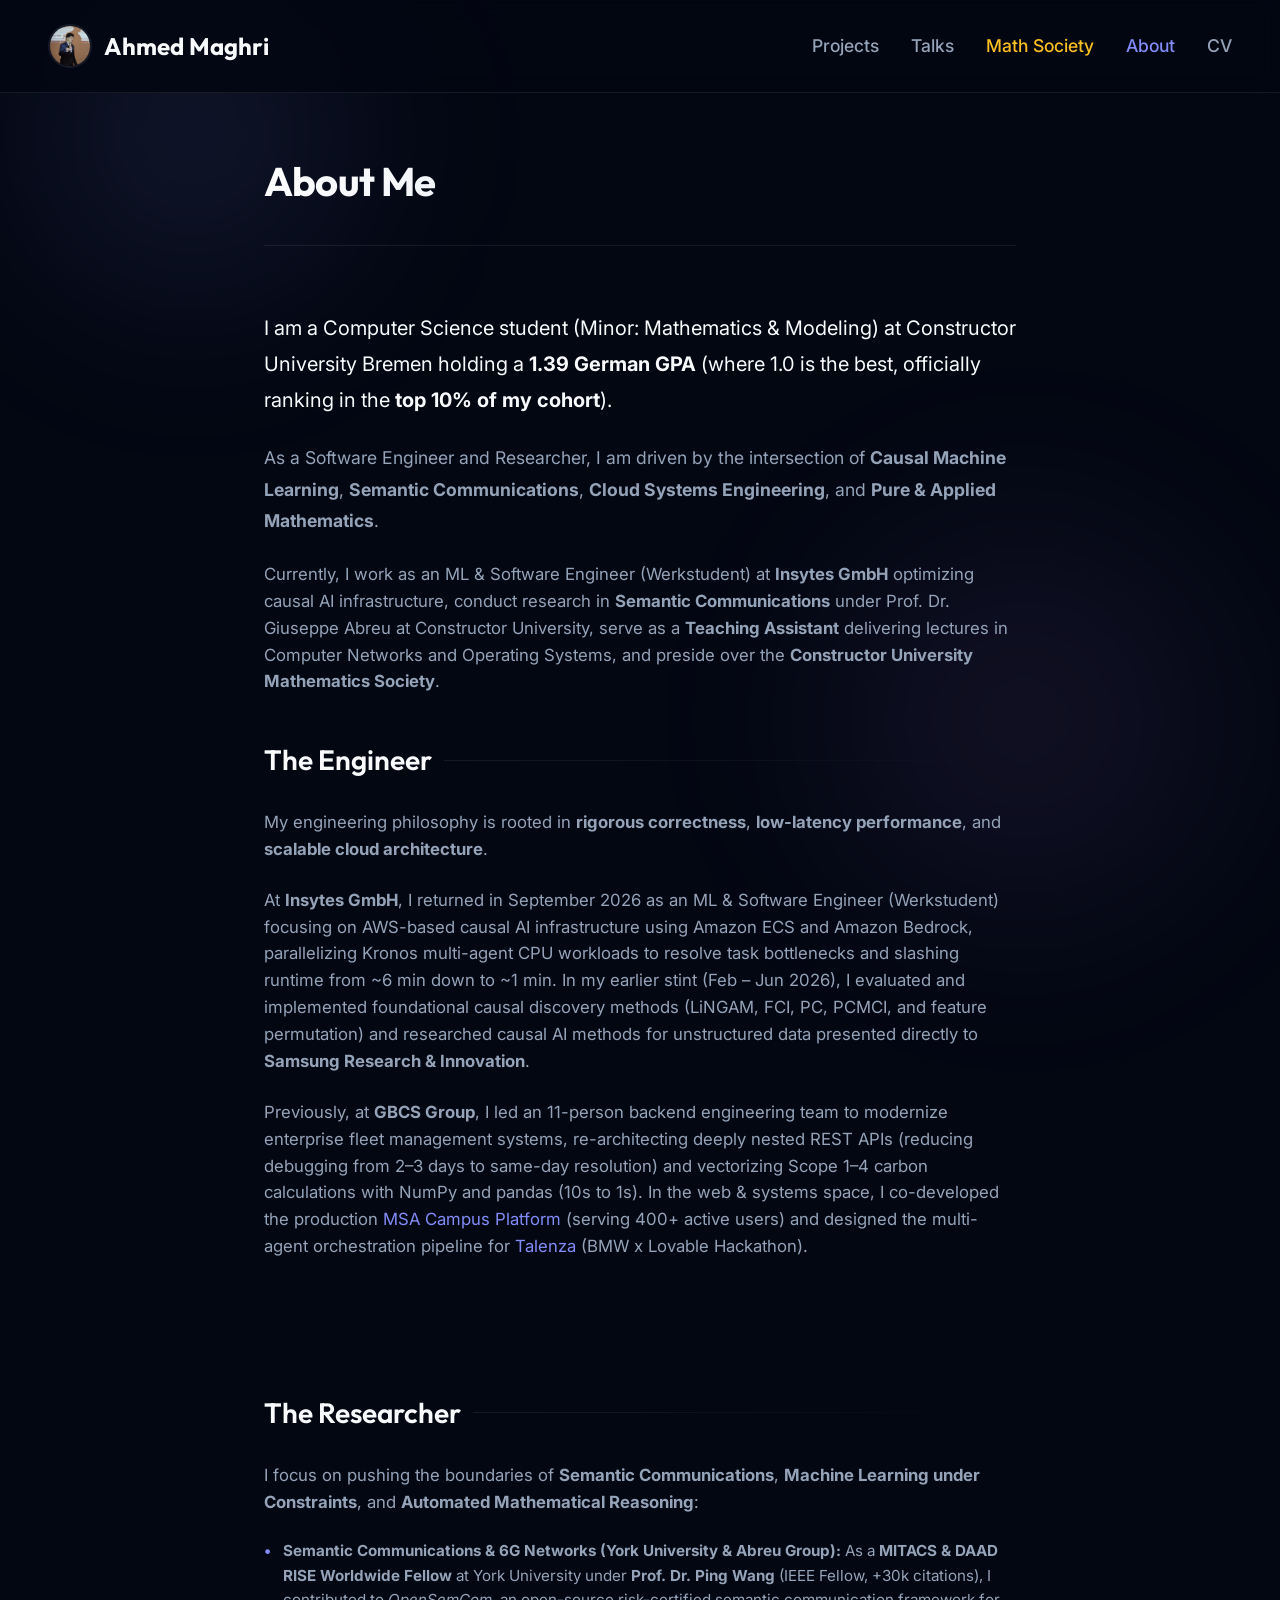
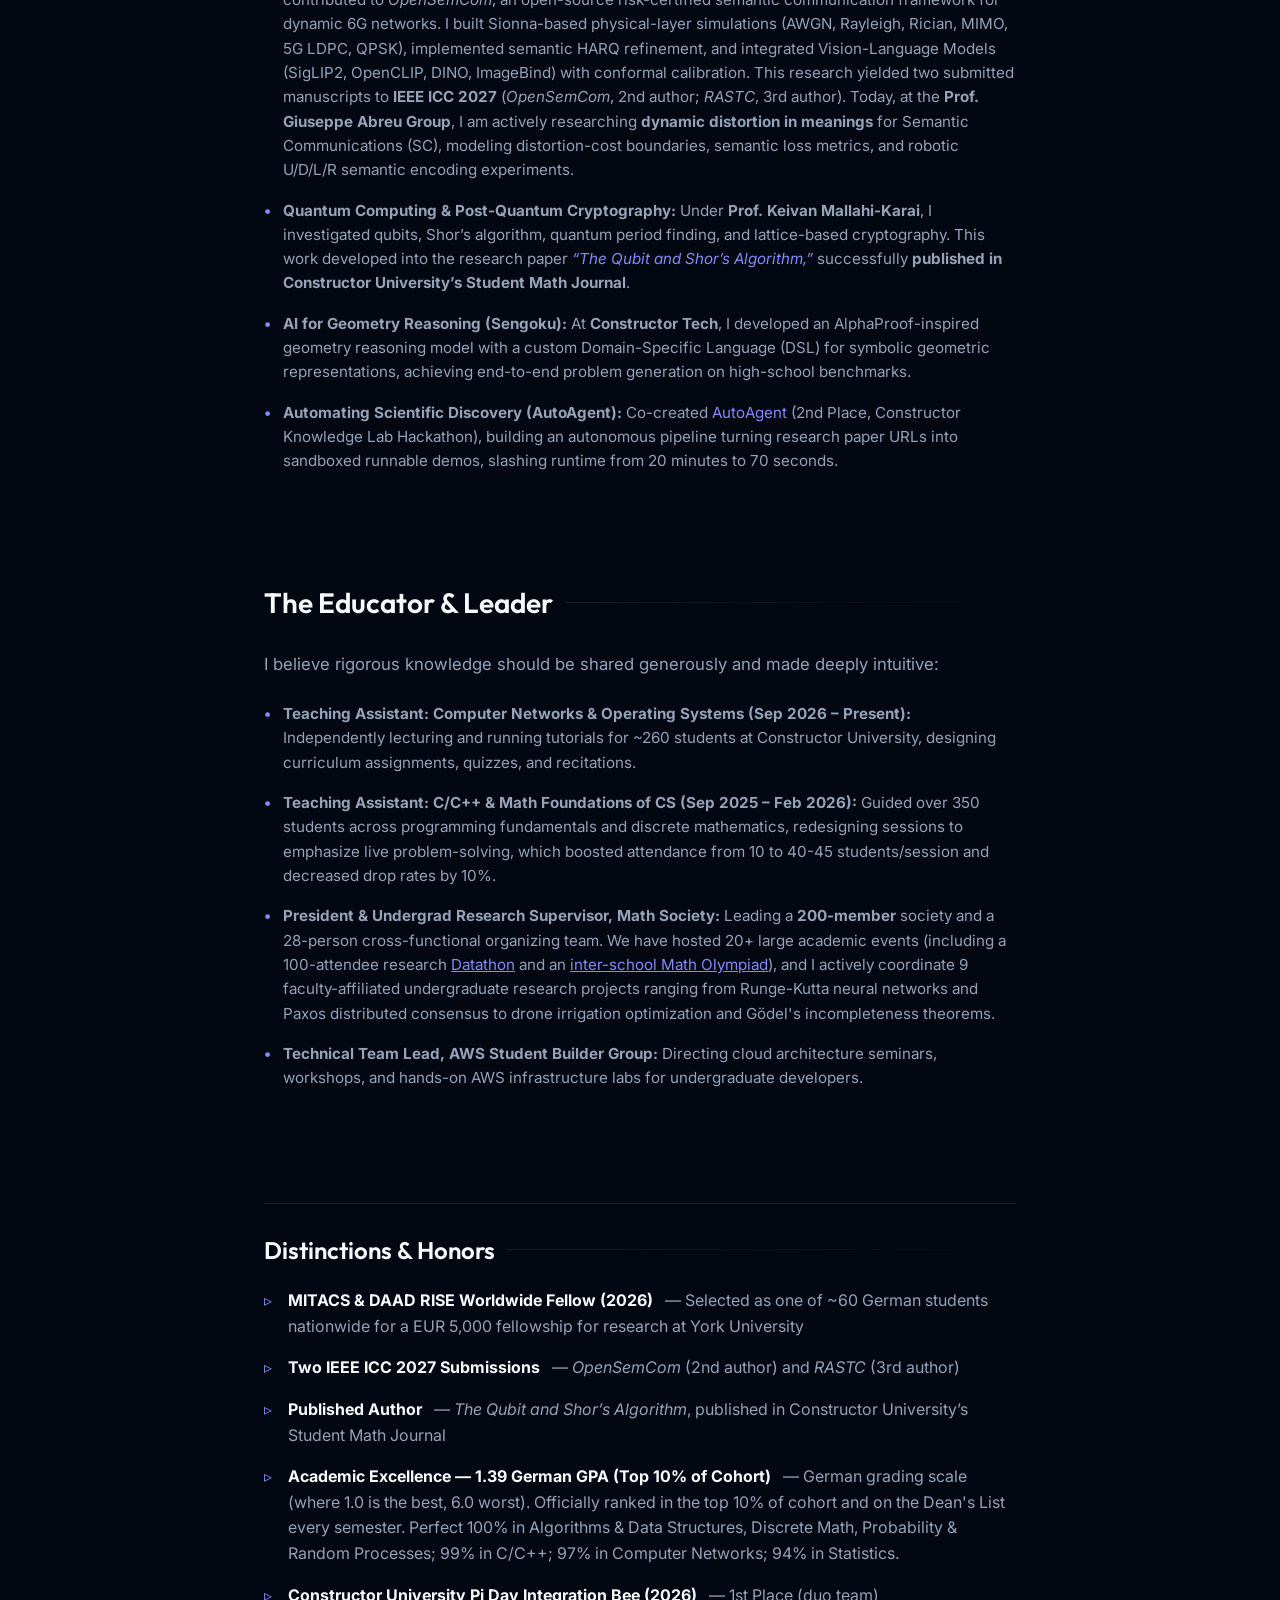
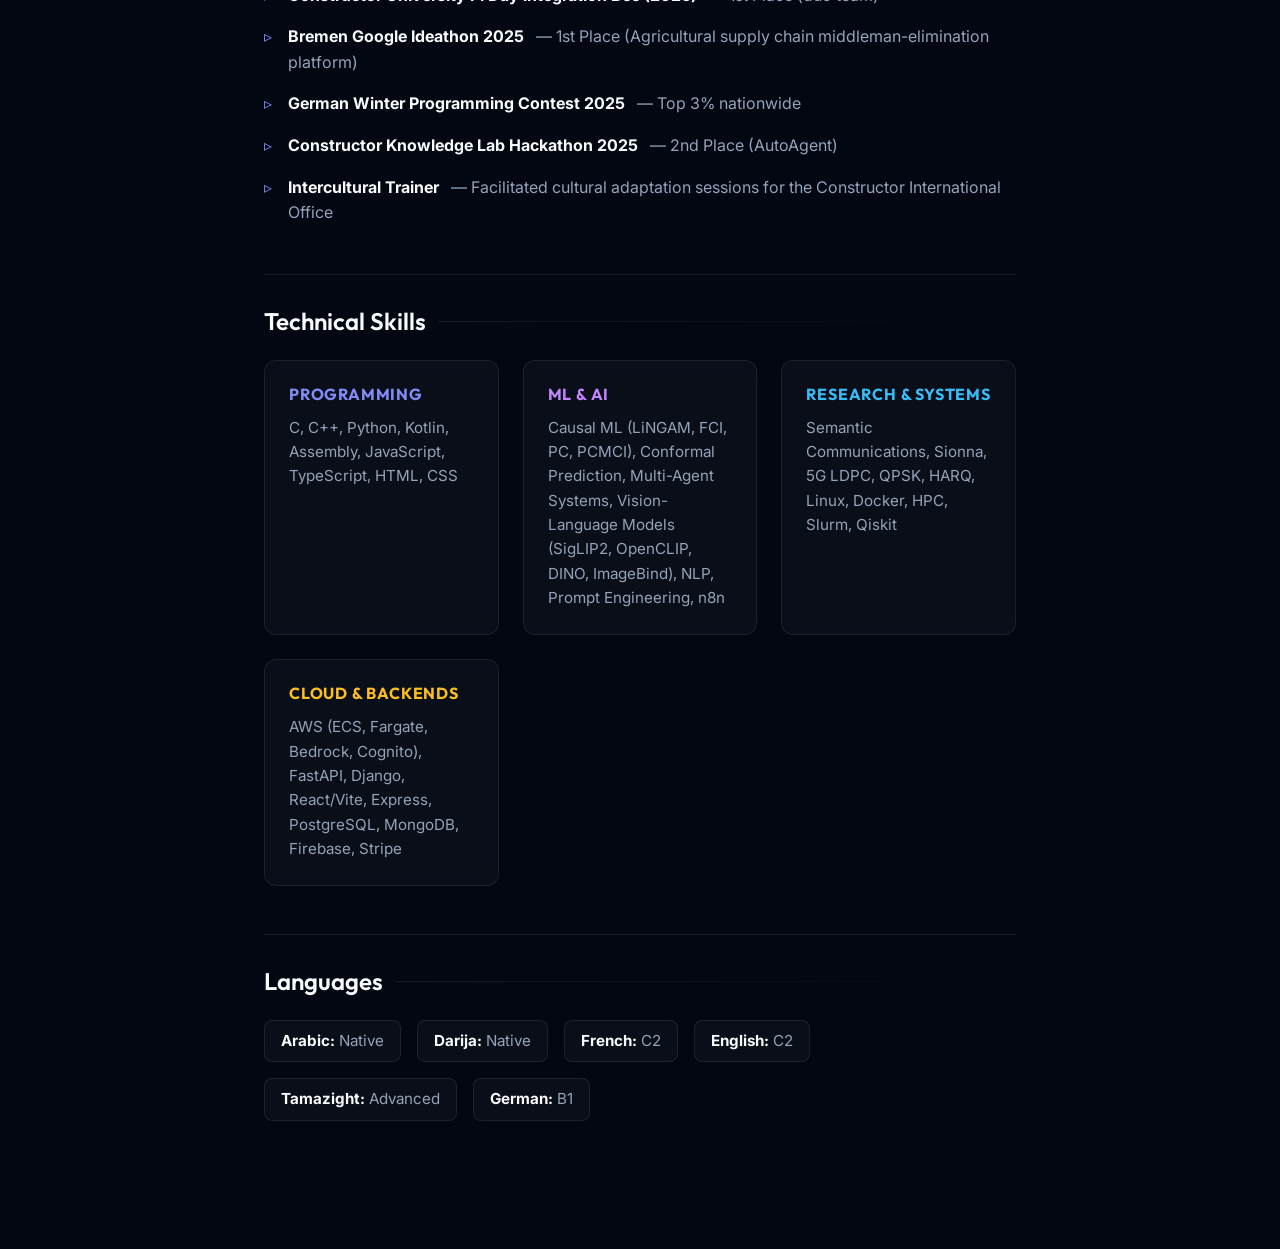
==== commit c0bf3ed3: "Add 1.39 GPA top 10% cohort distinction and dynamic distortion in meanings for SC (Abreu group)" ====
--- a/about.html
+++ b/about.html
@@ -48,8 +48,11 @@
         <div class="about-content">
 
             <section class="hero-text-section" style="margin-bottom: 3rem;">
-                <p style="font-size: 1.25rem; color: var(--text-primary); margin-bottom: 2rem; line-height: 1.8;">
-                    I am a Software Engineer and Researcher based in Bremen, Germany, driven by the intersection of
+                <p style="font-size: 1.25rem; color: var(--text-primary); margin-bottom: 1.5rem; line-height: 1.8;">
+                    I am a Computer Science student (Minor: Mathematics & Modeling) at Constructor University Bremen holding a <strong>1.39 German GPA</strong> (where 1.0 is the best, officially ranking in the <strong>top 10% of my cohort</strong>).
+                </p>
+                <p style="font-size: 1.1rem; color: var(--text-secondary); margin-bottom: 1.5rem; line-height: 1.8;">
+                    As a Software Engineer and Researcher, I am driven by the intersection of
                     <strong>Causal Machine Learning</strong>, <strong>Semantic Communications</strong>,
                     <strong>Cloud Systems Engineering</strong>, and <strong>Pure & Applied Mathematics</strong>.
                 </p>
@@ -84,7 +87,7 @@
                     </p>
                     <ul class="exp-details" style="display: flex; flex-direction: column; gap: 1rem; margin-top: 1rem;">
                         <li>
-                            <strong>Semantic Communications & 6G Networks (York University & Abreu Group):</strong> As a <strong>MITACS & DAAD RISE Worldwide Fellow</strong> at York University under <strong>Prof. Dr. Ping Wang</strong> (IEEE Fellow, +30k citations), I contributed to <em>OpenSemCom</em>, an open-source risk-certified semantic communication framework for dynamic 6G networks. I built Sionna-based physical-layer simulations (AWGN, Rayleigh, Rician, MIMO, 5G LDPC, QPSK), implemented semantic HARQ refinement, and integrated Vision-Language Models (SigLIP2, OpenCLIP, DINO, ImageBind) with conformal calibration. This research yielded two submitted manuscripts to <strong>IEEE ICC 2027</strong> (<em>OpenSemCom</em>, 2nd author; <em>RASTC</em>, 3rd author). Today, at the <strong>Prof. Giuseppe Abreu Group</strong>, I study message pruning and distortion-cost boundary algorithms with robotic U/D/L/R semantic encoding experiments.
+                            <strong>Semantic Communications & 6G Networks (York University & Abreu Group):</strong> As a <strong>MITACS & DAAD RISE Worldwide Fellow</strong> at York University under <strong>Prof. Dr. Ping Wang</strong> (IEEE Fellow, +30k citations), I contributed to <em>OpenSemCom</em>, an open-source risk-certified semantic communication framework for dynamic 6G networks. I built Sionna-based physical-layer simulations (AWGN, Rayleigh, Rician, MIMO, 5G LDPC, QPSK), implemented semantic HARQ refinement, and integrated Vision-Language Models (SigLIP2, OpenCLIP, DINO, ImageBind) with conformal calibration. This research yielded two submitted manuscripts to <strong>IEEE ICC 2027</strong> (<em>OpenSemCom</em>, 2nd author; <em>RASTC</em>, 3rd author). Today, at the <strong>Prof. Giuseppe Abreu Group</strong>, I am actively researching <strong>dynamic distortion in meanings</strong> for Semantic Communications (SC), modeling distortion-cost boundaries, semantic loss metrics, and robotic U/D/L/R semantic encoding experiments.
                         </li>
                         <li>
                             <strong>Quantum Computing & Post-Quantum Cryptography:</strong> Under <strong>Prof. Keivan Mallahi-Karai</strong>, I investigated qubits, Shor’s algorithm, quantum period finding, and lattice-based cryptography. This work developed into the research paper <a href="projects/shors-algo.html" style="color: var(--accent-primary);"><em>“The Qubit and Shor’s Algorithm,”</em></a> successfully <strong>published in Constructor University’s Student Math Journal</strong>.
@@ -128,7 +131,7 @@
                     <li><strong>MITACS & DAAD RISE Worldwide Fellow (2026)</strong> — Selected as one of ~60 German students nationwide for a EUR 5,000 fellowship for research at York University</li>
                     <li><strong>Two IEEE ICC 2027 Submissions</strong> — <em>OpenSemCom</em> (2nd author) and <em>RASTC</em> (3rd author)</li>
                     <li><strong>Published Author</strong> — <em>The Qubit and Shor’s Algorithm</em>, published in Constructor University’s Student Math Journal</li>
-                    <li><strong>Academic Excellence (GPA: 1.39)</strong> — German scale (1.0 best). Dean's List every semester. Perfect 100% in Algorithms & Data Structures, Discrete Math, Probability & Random Processes; 99% in C/C++; 97% in Computer Networks; 94% in Statistics</li>
+                    <li><strong>Academic Excellence — 1.39 German GPA (Top 10% of Cohort)</strong> — German grading scale (where 1.0 is the best, 6.0 worst). Officially ranked in the top 10% of cohort and on the Dean's List every semester. Perfect 100% in Algorithms & Data Structures, Discrete Math, Probability & Random Processes; 99% in C/C++; 97% in Computer Networks; 94% in Statistics.</li>
                     <li><strong>Constructor University Pi Day Integration Bee (2026)</strong> — 1st Place (duo team)</li>
                     <li><strong>Bremen Google Ideathon 2025</strong> — 1st Place (Agricultural supply chain middleman-elimination platform)</li>
                     <li><strong>German Winter Programming Contest 2025</strong> — Top 3% nationwide</li>
--- a/assets/style.css
+++ b/assets/style.css
@@ -340,7 +340,7 @@
 /* Quick Credibility */
 .credibility {
   display: grid;
-  grid-template-columns: repeat(3, 1fr);
+  grid-template-columns: repeat(auto-fit, minmax(180px, 1fr));
   gap: 2rem;
   padding: 3rem 2rem;
   border-top: 1px solid var(--glass-border);
